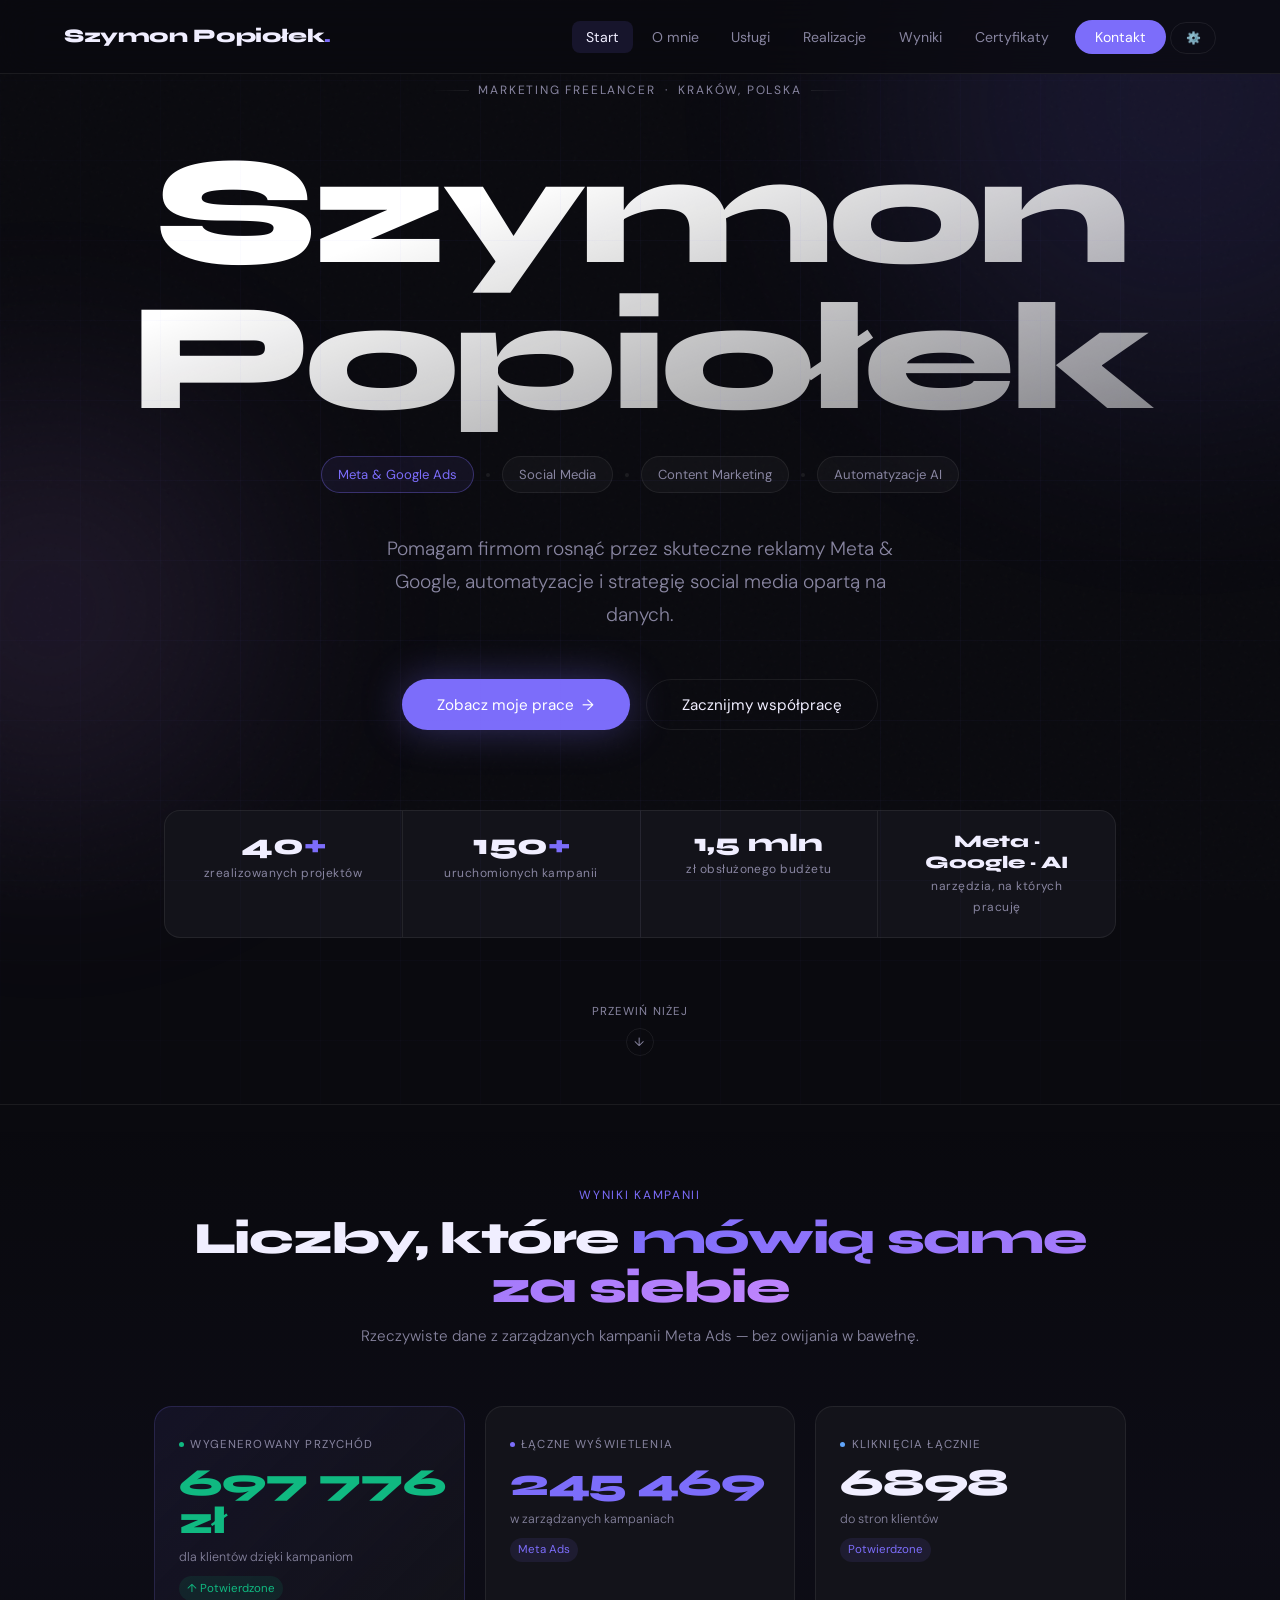
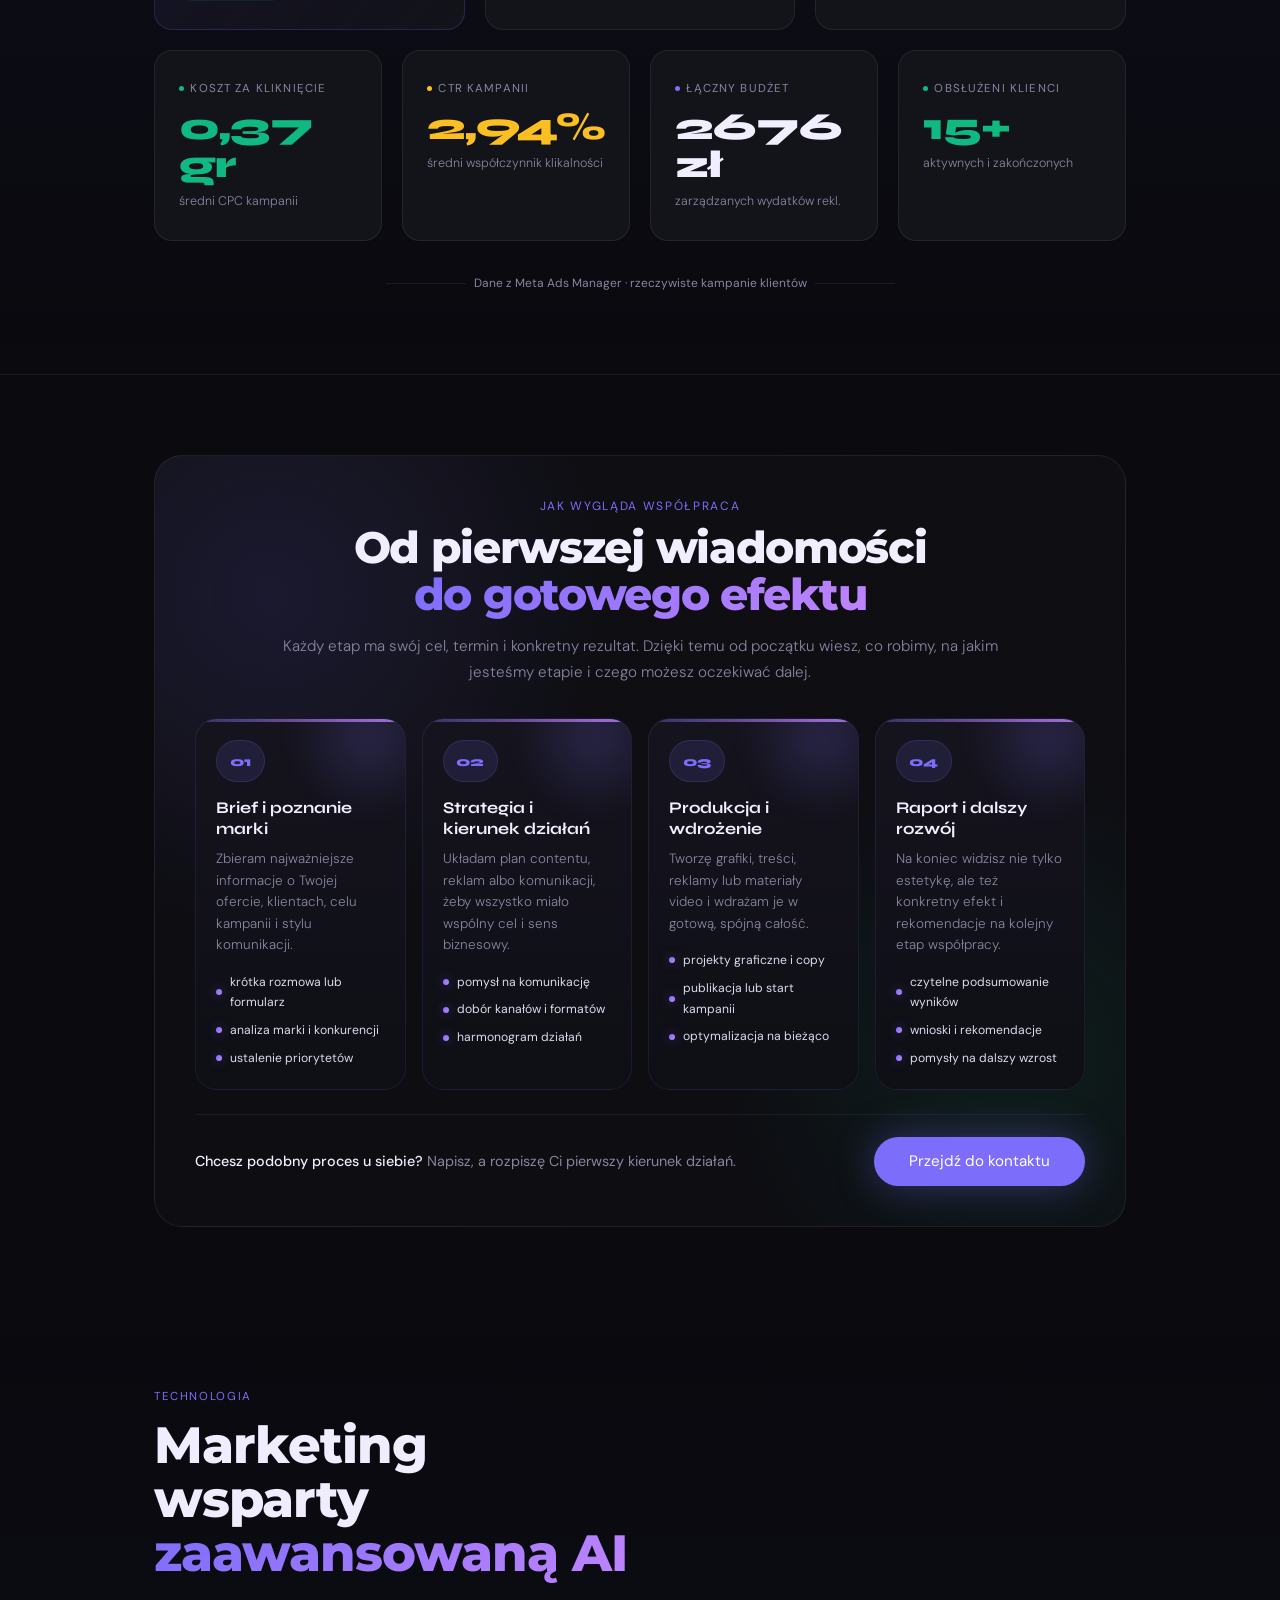
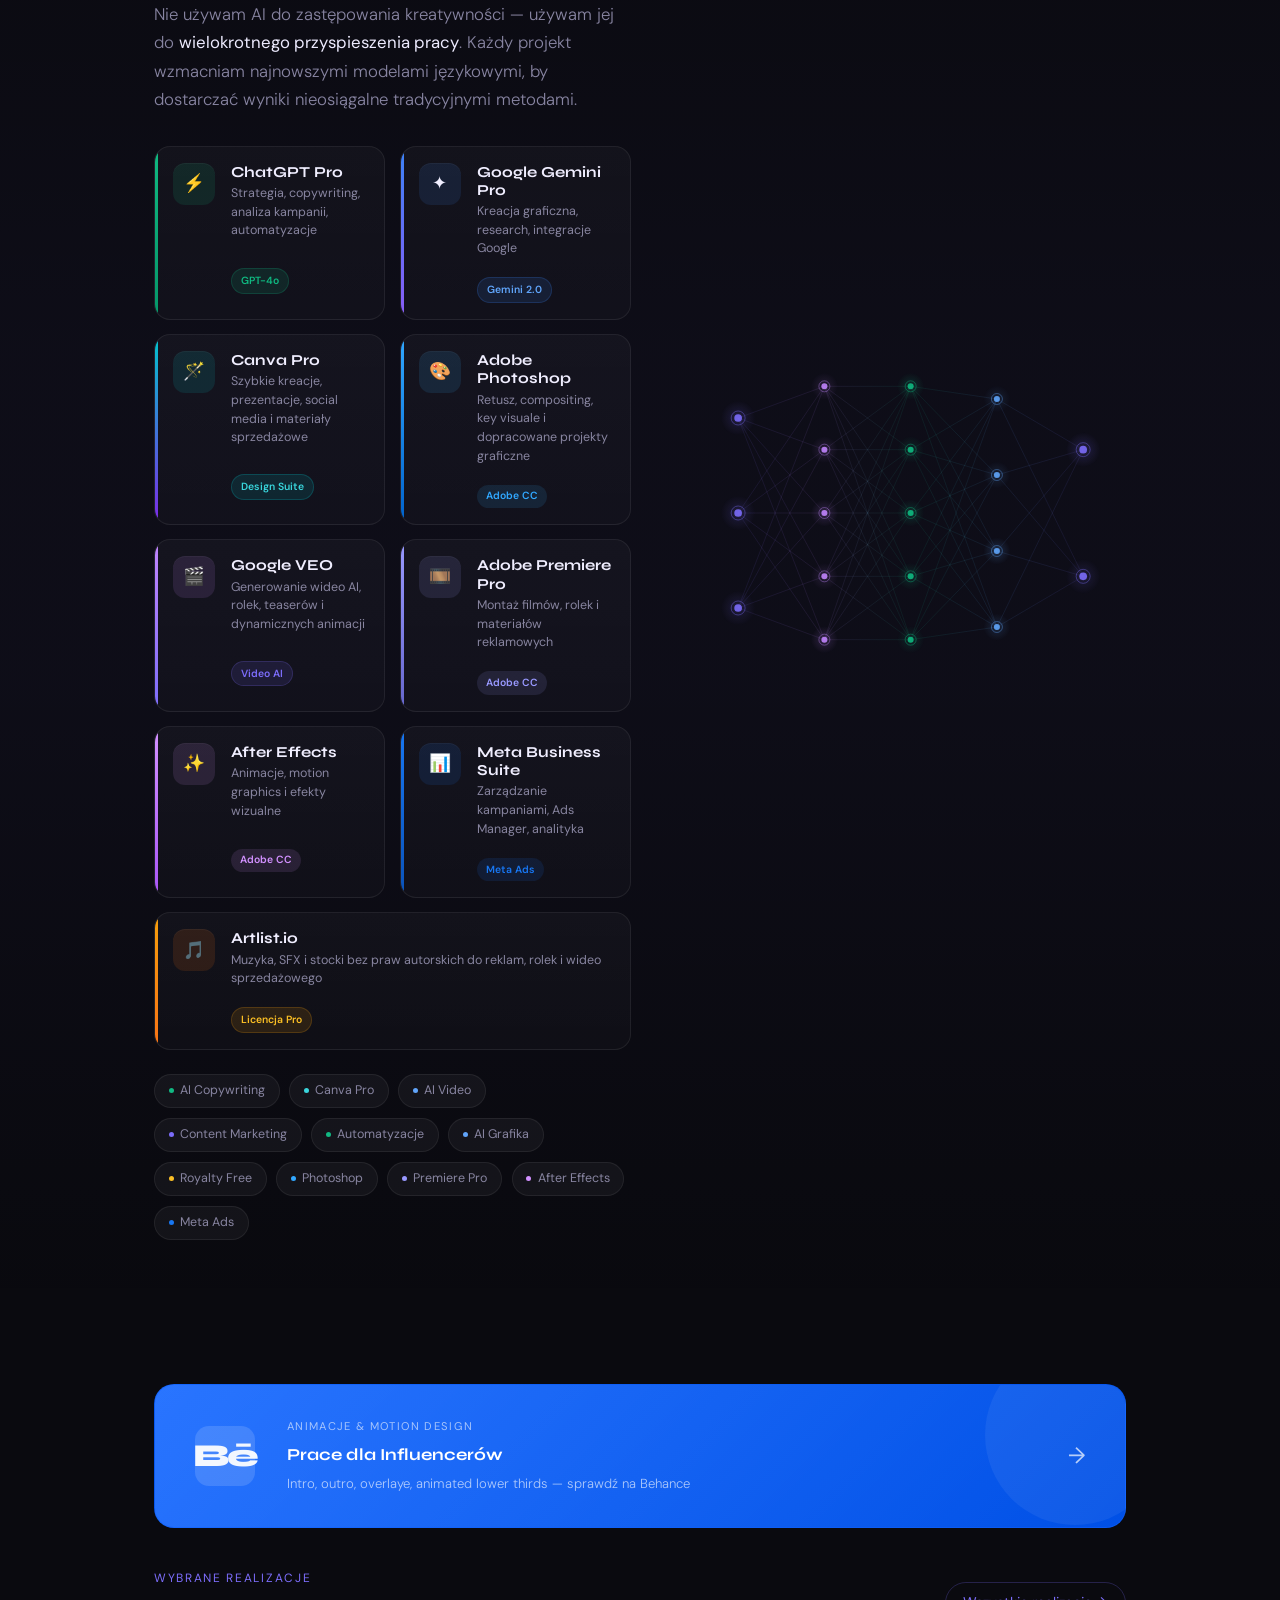
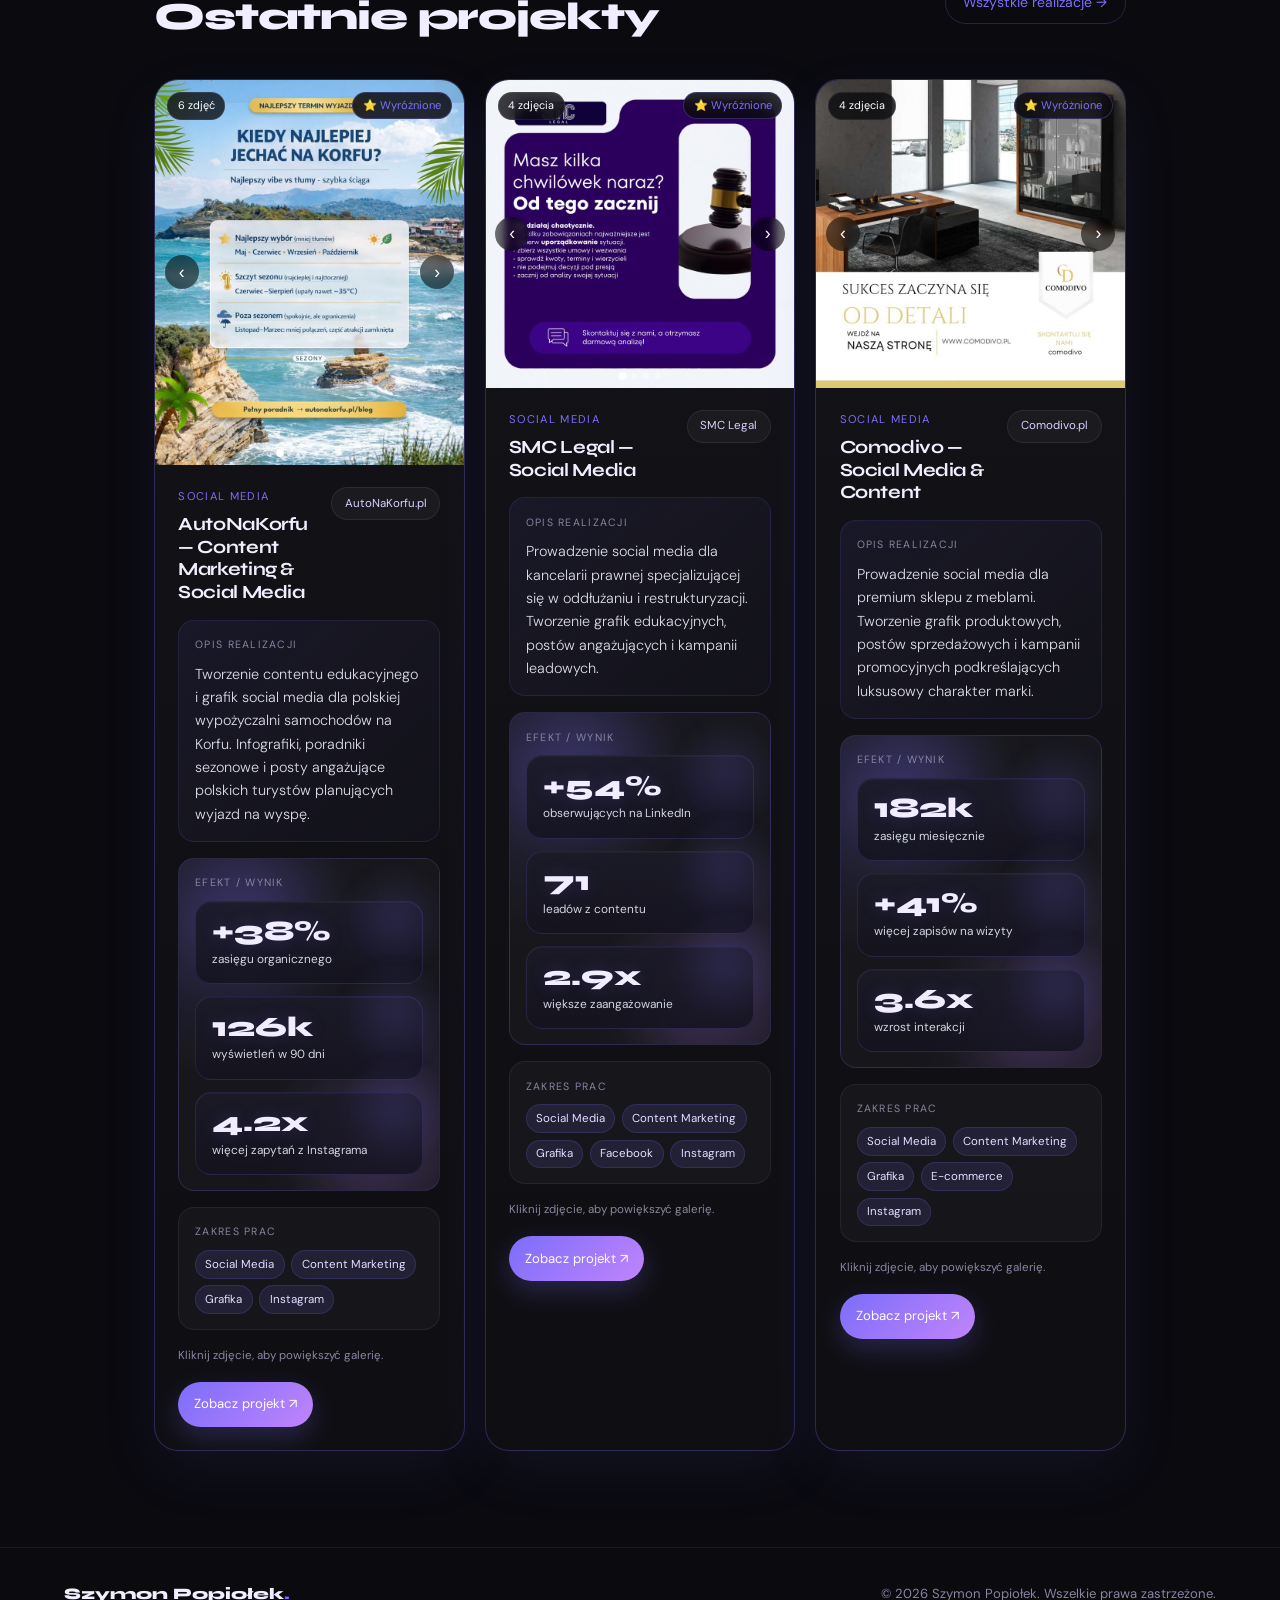
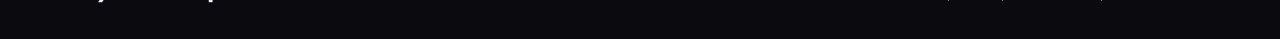
==== index.html @ 7850b5e4 "Remove location from about section" ====
<!DOCTYPE html>
<html lang="pl">
<head>
<meta charset="UTF-8">
<meta name="viewport" content="width=device-width, initial-scale=1.0">
<title id="page-title">Portfolio</title>
<meta name="theme-color" content="#0a0a0f">
<link rel="icon" href="favicon.ico" sizes="any">
<link rel="icon" type="image/svg+xml" href="favicon.svg">
<link rel="icon" type="image/png" sizes="32x32" href="favicon-32.png">
<link rel="apple-touch-icon" sizes="180x180" href="apple-touch-icon.png">
<link rel="preconnect" href="https://fonts.googleapis.com">
<link rel="preconnect" href="https://fonts.gstatic.com" crossorigin>
<link href="https://fonts.googleapis.com/css2?family=Syne:wght@400;700;800&family=DM+Sans:ital,opsz,wght@0,9..40,300;0,9..40,400;1,9..40,300&family=Montserrat:wght@700;800;900&display=swap" rel="stylesheet">
<style>
*, *::before, *::after { box-sizing: border-box; margin: 0; padding: 0; }
:root {
  --bg: #0a0a0f; --bg2: #111118; --bg3: #18181f;
  --accent: #7c6dfa; --accent2: #c084fc;
  --text: #f0eeff; --muted: #8885a0;
  --border: rgba(255,255,255,0.07); --card: #13131a;
}
html { scroll-behavior: smooth; }
body { background: var(--bg); color: var(--text); font-family: 'DM Sans', sans-serif; font-size: 16px; line-height: 1.7; overflow-x: hidden; }
body::before { content: ''; position: fixed; inset: 0; background-image: url("data:image/svg+xml,%3Csvg viewBox='0 0 256 256' xmlns='http://www.w3.org/2000/svg'%3E%3Cfilter id='noise'%3E%3CfeTurbulence type='fractalNoise' baseFrequency='0.9' numOctaves='4' stitchTiles='stitch'/%3E%3C/filter%3E%3Crect width='100%25' height='100%25' filter='url(%23noise)' opacity='0.04'/%3E%3C/svg%3E"); pointer-events: none; z-index: 0; opacity: 0.5; }
.blob { position: fixed; border-radius: 50%; filter: blur(120px); pointer-events: none; z-index: 0; opacity: 0.12; }
.blob-1 { width: 600px; height: 600px; background: var(--accent); top: -200px; right: -200px; }
.blob-2 { width: 400px; height: 400px; background: var(--accent2); bottom: 10%; left: -150px; }

/* NAV */
nav {
  position: fixed; top: 0; left: 0; right: 0; z-index: 100;
  display: flex; justify-content: space-between; align-items: center;
  padding: 1.25rem 5vw;
  backdrop-filter: blur(20px); -webkit-backdrop-filter: blur(20px);
  background: rgba(10,10,15,0.75); border-bottom: 1px solid var(--border);
}
.nav-logo { font-family: 'Syne', sans-serif; font-weight: 800; font-size: 1.2rem; color: var(--text); text-decoration: none; letter-spacing: -0.02em; cursor: pointer; }
.nav-logo span { color: var(--accent); }
.nav-links { display: flex; gap: 0.25rem; list-style: none; align-items: center; }
.nav-links a {
  color: var(--muted); text-decoration: none; font-size: 0.88rem;
  padding: 0.45rem 0.9rem; border-radius: 8px;
  transition: color 0.2s, background 0.2s; cursor: pointer;
}
.nav-links a:hover { color: var(--text); background: rgba(255,255,255,0.04); }
.nav-links a.active { color: var(--text); background: rgba(124,109,250,0.12); }
.nav-links a.nav-cta {
  background: var(--accent); color: #fff !important;
  padding: 0.5rem 1.25rem; border-radius: 100px; margin-left: 0.5rem;
}
.nav-links a.nav-cta:hover { opacity: 0.85; background: var(--accent); }
.nav-links a.nav-cta.active { background: var(--accent); }
.nav-admin { font-size: 0.75rem !important; color: var(--muted) !important; border: 1px solid var(--border); border-radius: 100px !important; }

/* Hamburger */
.hamburger {
  display: none; flex-direction: column; justify-content: center;
  gap: 5px; width: 36px; height: 36px; cursor: pointer;
  background: none; border: none; padding: 4px; z-index: 200;
}
.hamburger span {
  display: block; width: 22px; height: 2px;
  background: var(--text); border-radius: 2px;
  transition: transform 0.3s, opacity 0.3s;
}
.hamburger.open span:nth-child(1) { transform: translateY(7px) rotate(45deg); }
.hamburger.open span:nth-child(2) { opacity: 0; }
.hamburger.open span:nth-child(3) { transform: translateY(-7px) rotate(-45deg); }

/* Mobile menu overlay */
.mobile-menu {
  display: none; position: fixed; inset: 0; z-index: 150;
  background: rgba(10,10,15,0.97);
  backdrop-filter: blur(20px);
  flex-direction: column; align-items: center; justify-content: center;
  gap: 0.5rem;
}
.mobile-menu.open { display: flex; }
.mobile-menu a {
  font-family: 'Syne', sans-serif; font-weight: 700;
  font-size: 1.6rem; color: var(--muted); text-decoration: none;
  padding: 0.75rem 2rem; border-radius: 12px; cursor: pointer;
  transition: color 0.2s, background 0.2s; letter-spacing: -0.02em;
  width: 100%; max-width: 280px; text-align: center;
}
.mobile-menu a:hover, .mobile-menu a.active { color: var(--text); background: rgba(124,109,250,0.1); }
.mobile-menu a.mob-cta {
  background: var(--accent); color: #fff !important;
  margin-top: 0.5rem; border-radius: 100px;
}
.mobile-menu a.mob-cta:hover { opacity: 0.85; background: var(--accent); }

@media(max-width:700px) {
  .nav-links { display: none; }
  .hamburger { display: flex; }
}

/* PAGES */
.page { display: none; min-height: 100vh; }
.page.active { display: block; }

/* CONTAINER */
.container { max-width: 1100px; margin: 0 auto; padding: 0 5vw; }

/* ===================== HOME PAGE ===================== */
#page-home { padding-top: 0; }

/* HERO - full screen portfolio splash */
.hero {
  min-height: 100vh; display: flex; flex-direction: column;
  align-items: center; justify-content: center;
  text-align: center; padding: 5rem 5vw 3rem;
  position: relative; z-index: 1;
}

/* Animated grid lines background */
.hero::after {
  content: '';
  position: absolute; inset: 0;
  background-image:
    linear-gradient(rgba(124,109,250,0.04) 1px, transparent 1px),
    linear-gradient(90deg, rgba(124,109,250,0.04) 1px, transparent 1px);
  background-size: 80px 80px;
  mask-image: radial-gradient(ellipse 80% 80% at 50% 50%, black 30%, transparent 100%);
  pointer-events: none;
}

.hero-eyebrow {
  display: inline-flex; align-items: center; gap: 0.6rem;
  font-size: 0.75rem; letter-spacing: 0.15em; text-transform: uppercase;
  color: var(--muted); margin-bottom: 2.5rem;
  animation: fadeUp 0.8s ease both;
}
.hero-eyebrow::before, .hero-eyebrow::after {
  content: ''; flex: 1; width: 40px; height: 1px;
  background: linear-gradient(90deg, transparent, var(--border));
}
.hero-eyebrow::after { background: linear-gradient(90deg, var(--border), transparent); }

.hero-name {
  font-family: 'Syne', sans-serif; font-weight: 800;
  font-size: clamp(4rem, 12vw, 10rem);
  line-height: 0.95; letter-spacing: -0.04em;
  background: linear-gradient(160deg, #fff 30%, rgba(255,255,255,0.45));
  -webkit-background-clip: text; -webkit-text-fill-color: transparent; background-clip: text;
  animation: fadeUp 0.8s 0.1s ease both;
  margin-bottom: 1.5rem;
}

.hero-roles {
  display: flex; align-items: center; justify-content: center;
  gap: 0.75rem; flex-wrap: wrap;
  margin-bottom: 2.5rem;
  animation: fadeUp 0.8s 0.2s ease both;
}
.role-pill {
  font-size: 0.82rem; padding: 0.4rem 1rem; border-radius: 100px;
  border: 1px solid var(--border); color: var(--muted);
  background: rgba(255,255,255,0.03);
}
.role-pill.accent {
  border-color: rgba(124,109,250,0.35);
  color: var(--accent);
  background: rgba(124,109,250,0.08);
}
.role-dot { width: 4px; height: 4px; background: var(--border); border-radius: 50%; }

.hero-desc {
  font-size: clamp(1rem, 2vw, 1.2rem); color: var(--muted); font-weight: 300;
  max-width: 560px; line-height: 1.7; margin: 0 auto 3rem;
  animation: fadeUp 0.8s 0.3s ease both;
}
.hero-desc strong { color: rgba(255,255,255,0.7); font-weight: 400; }

.hero-cta-group {
  display: flex; gap: 1rem; justify-content: center; flex-wrap: wrap;
  animation: fadeUp 0.8s 0.4s ease both;
  margin-bottom: 5rem;
}

.btn-primary { display: inline-flex; align-items: center; gap: 0.5rem; background: var(--accent); color: #fff; padding: 0.9rem 2.2rem; border-radius: 100px; text-decoration: none; font-size: 0.95rem; transition: transform 0.2s, box-shadow 0.2s; box-shadow: 0 0 40px rgba(124,109,250,0.35); cursor: pointer; border: none; font-family: 'DM Sans', sans-serif; }
.btn-primary:hover { transform: translateY(-2px); box-shadow: 0 10px 50px rgba(124,109,250,0.5); }
.btn-ghost { display: inline-flex; align-items: center; gap: 0.5rem; color: var(--text); padding: 0.9rem 2.2rem; border-radius: 100px; text-decoration: none; font-size: 0.95rem; border: 1px solid var(--border); transition: border-color 0.2s, background 0.2s; cursor: pointer; background: transparent; font-family: 'DM Sans', sans-serif; }
.btn-ghost:hover { border-color: rgba(255,255,255,0.2); background: rgba(255,255,255,0.04); }

/* Stats row */
.hero-stats-row {
  display: flex; gap: 0; border: 1px solid var(--border);
  border-radius: 16px; overflow: hidden; background: var(--card);
  animation: fadeUp 0.8s 0.5s ease both;
  margin-bottom: 4rem;
}
.hero-stat-item {
  flex: 1; padding: 1.25rem 2rem; text-align: center;
  border-right: 1px solid var(--border);
  position: relative;
}
.hero-stat-item:last-child { border-right: none; }
.hero-stat-item::before {
  content: ''; position: absolute; inset: 0;
  background: linear-gradient(135deg, rgba(124,109,250,0.05), transparent);
  opacity: 0; transition: opacity 0.3s;
}
.hero-stat-item:hover::before { opacity: 1; }
.stat-num { font-family: 'Syne', sans-serif; font-size: 1.8rem; font-weight: 800; line-height: 1; color: var(--text); }
.stat-num span { color: var(--accent); }
.stat-label { font-size: 0.75rem; color: var(--muted); margin-top: 0.2rem; letter-spacing: 0.04em; }

/* Scroll hint */
.scroll-hint {
  display: flex; flex-direction: column; align-items: center; gap: 0.4rem;
  color: var(--muted); font-size: 0.72rem; letter-spacing: 0.1em; text-transform: uppercase;
  animation: fadeUp 0.8s 0.7s ease both;
  cursor: pointer; transition: color 0.2s;
}
.scroll-hint:hover { color: var(--text); }
.scroll-arrow {
  width: 28px; height: 28px; border: 1px solid var(--border); border-radius: 50%;
  display: flex; align-items: center; justify-content: center; font-size: 0.75rem;
  animation: bounce 2s infinite;
}
@keyframes bounce { 0%,100%{transform:translateY(0)} 50%{transform:translateY(5px)} }
@keyframes fadeUp { from{opacity:0;transform:translateY(24px)} to{opacity:1;transform:translateY(0)} }
@keyframes pulse { 0%,100%{opacity:1}50%{opacity:0.3} }
@keyframes statsGlowDrift {
  0% { transform: translate3d(-8%, -4%, 0) scale(0.96); opacity: 0.28; }
  50% { transform: translate3d(8%, 6%, 0) scale(1.04); opacity: 0.44; }
  100% { transform: translate3d(-6%, 3%, 0) scale(0.98); opacity: 0.3; }
}
@keyframes statsGlowDriftAlt {
  0% { transform: translate3d(10%, 0, 0) scale(1); opacity: 0.22; }
  50% { transform: translate3d(-8%, -8%, 0) scale(1.08); opacity: 0.4; }
  100% { transform: translate3d(6%, 7%, 0) scale(0.94); opacity: 0.24; }
}
@keyframes statFloat {
  0%,100% { transform: translateY(0); }
  50% { transform: translateY(-3px); }
}
@keyframes statShimmer {
  0% { transform: translateX(-130%) skewX(-18deg); opacity: 0; }
  18% { opacity: 0; }
  38% { opacity: 0.38; }
  58% { opacity: 0; }
  100% { transform: translateX(160%) skewX(-18deg); opacity: 0; }
}

/* HOME preview strip */
.home-preview { padding: 4rem 0 6rem; position: relative; z-index: 1; }
.home-preview-header { display: flex; justify-content: space-between; align-items: center; margin-bottom: 2.5rem; }
.section-label { font-size: 0.75rem; letter-spacing: 0.14em; text-transform: uppercase; color: var(--accent); margin-bottom: 0.5rem; }
.section-title { font-family: 'Syne', sans-serif; font-weight: 800; font-size: clamp(1.8rem, 3vw, 2.5rem); letter-spacing: -0.03em; line-height: 1.1; }
.see-all-btn { display: inline-flex; align-items: center; gap: 0.4rem; color: var(--accent); font-size: 0.88rem; cursor: pointer; text-decoration: none; padding: 0.5rem 1.1rem; border: 1px solid rgba(124,109,250,0.25); border-radius: 100px; transition: background 0.2s; white-space: nowrap; }
.see-all-btn:hover { background: rgba(124,109,250,0.08); }
.preview-grid { display: grid; grid-template-columns: repeat(3, 1fr); gap: 1.25rem; }

/* ===================== REALIZACJE PAGE ===================== */
#page-realizacje { padding-top: 7rem; position: relative; z-index: 1; }
.page-header { margin-bottom: 3rem; }
.page-header h1 { font-family: 'Syne', sans-serif; font-weight: 800; font-size: clamp(2.5rem, 5vw, 4rem); letter-spacing: -0.03em; line-height: 1.05; margin-bottom: 0.75rem; }
.page-header h1 span { background: linear-gradient(135deg, var(--accent), var(--accent2)); -webkit-background-clip: text; -webkit-text-fill-color: transparent; background-clip: text; }
.page-header p { color: var(--muted); font-size: 1.05rem; font-weight: 300; max-width: 520px; }

/* Filter bar */
.filter-bar { display: flex; gap: 0.5rem; flex-wrap: wrap; margin-bottom: 2.5rem; }
.filter-chip { display: inline-flex; align-items: center; padding: 0.4rem 1rem; border-radius: 100px; font-size: 0.82rem; background: var(--card); border: 1px solid var(--border); color: var(--muted); cursor: pointer; transition: all 0.15s; }
.filter-chip:hover { color: var(--text); border-color: rgba(255,255,255,0.15); }
.filter-chip.active { background: rgba(124,109,250,0.12); border-color: rgba(124,109,250,0.3); color: var(--accent); }

/* Projects grid */
.projects-grid { display: grid; grid-template-columns: repeat(auto-fill, minmax(340px, 1fr)); gap: 1.5rem; padding-bottom: 5rem; }

/* Project card */
.project-card {
  background: linear-gradient(180deg, rgba(19,19,24,0.98), rgba(15,15,19,0.98));
  border: 1px solid var(--border);
  border-radius: 24px;
  overflow: hidden;
  transition: border-color 0.25s, transform 0.25s, box-shadow 0.25s;
  box-shadow: 0 18px 50px rgba(0,0,0,0.18);
}
.project-card:hover {
  border-color: rgba(124,109,250,0.35);
  transform: translateY(-4px);
  box-shadow: 0 26px 70px rgba(0,0,0,0.26);
}
.project-card.featured {
  border-color: rgba(124,109,250,0.28);
  box-shadow: 0 20px 60px rgba(124,109,250,0.08);
}

.img-carousel { position: relative; background: var(--bg3); }
.img-carousel img { width: 100%; height: auto; max-height: 550px; object-fit: contain; display: block; }
.img-placeholder { width: 100%; height: 200px; display: flex; align-items: center; justify-content: center; font-size: 2.5rem; color: var(--muted); background: var(--bg3); }
.featured-badge { position: absolute; top: 0.75rem; right: 0.75rem; background: rgba(10,10,15,0.85); backdrop-filter: blur(8px); border: 1px solid rgba(124,109,250,0.3); color: var(--accent); font-size: 0.7rem; padding: 0.2rem 0.6rem; border-radius: 100px; }
.project-image-count {
  position: absolute;
  top: 0.75rem;
  left: 0.75rem;
  background: rgba(8,8,12,0.78);
  backdrop-filter: blur(8px);
  border: 1px solid rgba(255,255,255,0.08);
  color: #fff;
  font-size: 0.68rem;
  padding: 0.24rem 0.6rem;
  border-radius: 100px;
}
.carousel-nav { position: absolute; top: 50%; transform: translateY(-50%); background: rgba(0,0,0,0.55); backdrop-filter: blur(4px); border: none; color: #fff; width: 34px; height: 34px; border-radius: 50%; cursor: pointer; font-size: 1.1rem; z-index: 2; display: flex; align-items: center; justify-content: center; transition: background 0.2s; }
.carousel-nav:hover { background: rgba(0,0,0,0.8); }
.carousel-nav.prev { left: 0.6rem; }
.carousel-nav.next { right: 0.6rem; }
.carousel-dots { position: absolute; bottom: 0.6rem; left: 50%; transform: translateX(-50%); display: flex; gap: 0.35rem; }
.dot { width: 6px; height: 6px; border-radius: 50%; background: rgba(255,255,255,0.35); cursor: pointer; transition: background 0.2s, transform 0.2s; }
.dot.active { background: #fff; transform: scale(1.3); }

.project-body { padding: 1.35rem 1.45rem 1.45rem; display: grid; gap: 1rem; }
.project-head { display: flex; align-items: flex-start; justify-content: space-between; gap: 1rem; }
.project-cat { font-size: 0.7rem; color: var(--accent); letter-spacing: 0.12em; text-transform: uppercase; margin-bottom: 0.45rem; }
.project-title { font-family: 'Syne', sans-serif; font-weight: 700; font-size: 1.16rem; margin-bottom: 0; line-height: 1.22; letter-spacing: -0.02em; }
.project-client {
  display: inline-flex;
  align-items: center;
  justify-content: center;
  min-height: 30px;
  padding: 0.35rem 0.8rem;
  border-radius: 999px;
  background: rgba(255,255,255,0.04);
  border: 1px solid rgba(255,255,255,0.08);
  font-size: 0.72rem;
  color: #d7d2ff;
  text-align: center;
  white-space: nowrap;
}
.project-section {
  padding: 0.95rem 1rem;
  border-radius: 16px;
  background: rgba(255,255,255,0.03);
  border: 1px solid rgba(255,255,255,0.06);
  position: relative;
  overflow: hidden;
}
.project-section-soft {
  background: linear-gradient(135deg, rgba(124,109,250,0.08), rgba(124,109,250,0.02));
  border-color: rgba(124,109,250,0.14);
}
.project-stats-section {
  background:
    radial-gradient(circle at 12% 20%, rgba(124,109,250,0.16), transparent 42%),
    radial-gradient(circle at 85% 78%, rgba(176,132,255,0.14), transparent 38%),
    rgba(255,255,255,0.03);
  border-color: rgba(124,109,250,0.18);
  isolation: isolate;
}
.project-stats-section::before,
.project-stats-section::after {
  content: '';
  position: absolute;
  inset: auto;
  pointer-events: none;
  filter: blur(30px);
  z-index: 0;
}
.project-stats-section::before {
  width: 180px;
  height: 180px;
  left: -20px;
  top: -40px;
  background: radial-gradient(circle, rgba(124,109,250,0.34), transparent 68%);
  animation: statsGlowDrift 8s ease-in-out infinite;
}
.project-stats-section::after {
  width: 160px;
  height: 160px;
  right: -10px;
  bottom: -50px;
  background: radial-gradient(circle, rgba(187,123,255,0.24), transparent 68%);
  animation: statsGlowDriftAlt 9.5s ease-in-out infinite;
}
.project-section-label {
  font-size: 0.66rem;
  letter-spacing: 0.12em;
  text-transform: uppercase;
  color: var(--muted);
  margin-bottom: 0.55rem;
  position: relative;
  z-index: 1;
}
.project-desc { font-size: 0.9rem; color: #d9dce8; font-weight: 300; margin: 0; line-height: 1.62; }
.project-stats {
  display: grid;
  grid-template-columns: repeat(auto-fit, minmax(150px, 1fr));
  gap: 0.75rem;
  position: relative;
  z-index: 1;
}
.pstat {
  padding: 0.95rem 1rem;
  background: linear-gradient(180deg, rgba(27,26,39,0.9), rgba(20,19,31,0.86));
  border: 1px solid rgba(124,109,250,0.16);
  border-radius: 16px;
  position: relative;
  overflow: visible;
  min-width: 0;
  box-shadow: inset 0 1px 0 rgba(255,255,255,0.03);
  backdrop-filter: blur(10px);
  transition: transform 0.25s ease, border-color 0.25s ease, box-shadow 0.25s ease;
}
.pstat::before {
  content: '';
  position: absolute;
  inset: auto;
  width: 110px;
  height: 110px;
  right: -28px;
  top: -38px;
  border-radius: 50%;
  background: radial-gradient(circle, rgba(124,109,250,0.22), transparent 70%);
  filter: blur(10px);
  opacity: 0.8;
}
.pstat::after {
  content: '';
  position: absolute;
  top: 0;
  bottom: 0;
  left: 0;
  width: 55%;
  background: linear-gradient(90deg, transparent, rgba(255,255,255,0.1), transparent);
  transform: translateX(-130%) skewX(-18deg);
  animation: statShimmer 5.8s ease-in-out infinite;
}
.pstat:nth-child(2)::after { animation-delay: 0.9s; }
.pstat:nth-child(3)::after { animation-delay: 1.8s; }
.pstat:hover {
  transform: translateY(-3px) scale(1.01);
  border-color: rgba(124,109,250,0.28);
  box-shadow: 0 18px 38px rgba(124,109,250,0.12);
}
.pstat .n {
  font-family: 'Syne', sans-serif;
  font-weight: 800;
  font-size: clamp(1.45rem, 2.2vw, 1.8rem);
  color: #f1edff;
  line-height: 1;
  margin-bottom: 0.35rem;
  text-shadow: 0 0 18px rgba(124,109,250,0.22);
  animation: statFloat 4.2s ease-in-out infinite;
  position: relative;
  z-index: 1;
  white-space: nowrap;
}
.pstat:nth-child(2) .n { animation-delay: 0.4s; }
.pstat:nth-child(3) .n { animation-delay: 0.8s; }
.pstat .l {
  font-size: 0.74rem;
  color: #d1d4e2;
  line-height: 1.45;
  position: relative;
  z-index: 1;
}
.project-tags { display: flex; flex-wrap: wrap; gap: 0.42rem; margin: 0; }
.tag {
  font-size: 0.72rem;
  color: #e5ddff;
  background: rgba(124,109,250,0.12);
  border: 1px solid rgba(124,109,250,0.18);
  padding: 0.22rem 0.58rem;
  border-radius: 100px;
}
.project-actions { display: flex; align-items: center; justify-content: space-between; gap: 1rem; flex-wrap: wrap; }
.project-note { font-size: 0.72rem; color: var(--muted); }
.project-link {
  display: inline-flex;
  align-items: center;
  gap: 0.45rem;
  font-size: 0.82rem;
  color: #fff;
  text-decoration: none;
  padding: 0.72rem 1rem;
  border-radius: 999px;
  background: linear-gradient(135deg, var(--accent), var(--accent2));
  box-shadow: 0 10px 26px rgba(124,109,250,0.24);
}
.project-link:hover { text-decoration: none; filter: brightness(1.04); }
.yt-wrap { margin-top: 0.75rem; border-radius: 10px; overflow: hidden; background: #000; }
.yt-wrap iframe { width: 100%; height: 100%; border: none; }
.yt-wrap video { width: 100%; display: block; max-height: 600px; }

/* ===================== ABOUT PAGE ===================== */
#page-omnie { padding-top: 7rem; position: relative; z-index: 1; padding-bottom: 5rem; }
.about-grid { display: grid; grid-template-columns: 1fr 1fr; gap: 5rem; align-items: start; }
.about-card { background: var(--card); border: 1px solid var(--border); border-radius: 24px; padding: 2.5rem; position: relative; overflow: hidden; }
.about-card::before { content: ''; position: absolute; top: -60px; right: -60px; width: 200px; height: 200px; background: var(--accent); border-radius: 50%; opacity: 0.06; filter: blur(40px); }
.avatar-ring { width: 80px; height: 80px; border-radius: 50%; background: linear-gradient(135deg, var(--accent), var(--accent2)); display: flex; align-items: center; justify-content: center; font-family: 'Syne', sans-serif; font-size: 1.8rem; font-weight: 800; color: #fff; margin-bottom: 1.5rem; }
.skills-head {
  margin-top: 1.35rem;
  margin-bottom: 0.75rem;
  font-size: 0.7rem;
  letter-spacing: 0.12em;
  text-transform: uppercase;
  color: var(--muted);
}
.skills-grid {
  display: grid;
  grid-template-columns: repeat(2, minmax(0, 1fr));
  gap: 0.75rem;
}
.skill-chip {
  position: relative;
  display: flex;
  align-items: center;
  gap: 0.65rem;
  min-height: 52px;
  padding: 0.75rem 0.9rem;
  background: linear-gradient(180deg, rgba(22,22,30,0.92), rgba(17,17,24,0.92));
  border: 1px solid rgba(124,109,250,0.14);
  border-radius: 14px;
  font-size: 0.84rem;
  color: #ece8ff;
  box-shadow: inset 0 1px 0 rgba(255,255,255,0.03);
  transition: transform 0.2s ease, border-color 0.2s ease, box-shadow 0.2s ease;
  overflow: hidden;
}
.skill-chip::before {
  content: '';
  width: 7px;
  height: 7px;
  background: linear-gradient(135deg, var(--accent), var(--accent2));
  border-radius: 50%;
  flex-shrink: 0;
  box-shadow: 0 0 12px rgba(124,109,250,0.35);
}
.skill-chip::after {
  content: '';
  position: absolute;
  width: 70px;
  height: 70px;
  right: -20px;
  top: -26px;
  background: radial-gradient(circle, rgba(124,109,250,0.16), transparent 70%);
  opacity: 0.9;
  pointer-events: none;
}
.skill-chip:hover {
  transform: translateY(-2px);
  border-color: rgba(124,109,250,0.28);
  box-shadow: 0 14px 30px rgba(124,109,250,0.1);
}
.skill-chip-accent {
  background: linear-gradient(135deg, rgba(124,109,250,0.16), rgba(176,132,255,0.08));
  border-color: rgba(124,109,250,0.26);
}
.about-text p { color: var(--muted); font-weight: 300; margin-bottom: 1.25rem; font-size: 1.05rem; }
.about-text p strong { color: var(--text); font-weight: 400; }
.about-stats { display: grid; grid-template-columns: repeat(3,1fr); gap: 1rem; margin-top: 2rem; }
.about-stat { background: var(--card); border: 1px solid var(--border); border-radius: 14px; padding: 1.25rem; text-align: center; }
.about-stat .n { font-family: 'Syne', sans-serif; font-size: 2rem; font-weight: 800; color: var(--accent); line-height: 1; }
.about-stat .l { font-size: 0.75rem; color: var(--muted); margin-top: 0.25rem; }

/* ===================== USLUGI PAGE ===================== */
#page-uslugi { padding-top: 7rem; position: relative; z-index: 1; padding-bottom: 5rem; }
.services-grid { display: grid; grid-template-columns: repeat(auto-fill, minmax(300px,1fr)); gap: 1.5rem; margin-top: 3rem; }
.service-card { background: var(--card); border: 1px solid var(--border); border-radius: 20px; padding: 2rem; transition: border-color 0.3s, transform 0.3s; position: relative; overflow: hidden; }
.service-card::after { content: ''; position: absolute; inset: 0; background: linear-gradient(135deg, rgba(124,109,250,0.04), transparent); opacity: 0; transition: opacity 0.3s; }
.service-card:hover { border-color: rgba(124,109,250,0.3); transform: translateY(-4px); }
.service-card:hover::after { opacity: 1; }
.service-icon { width: 48px; height: 48px; background: rgba(124,109,250,0.12); border-radius: 12px; display: flex; align-items: center; justify-content: center; margin-bottom: 1.5rem; font-size: 1.4rem; }
.service-card h3 { font-family: 'Syne', sans-serif; font-size: 1.1rem; font-weight: 700; margin-bottom: 0.75rem; }
.service-card p { color: var(--muted); font-size: 0.9rem; font-weight: 300; line-height: 1.6; margin-bottom: 1.5rem; }
.service-tags { display: flex; flex-wrap: wrap; gap: 0.4rem; }

/* ===================== KONTAKT PAGE ===================== */
#page-kontakt { padding-top: 7rem; position: relative; z-index: 1; padding-bottom: 5rem; }
.contact-inner { background: var(--card); border: 1px solid var(--border); border-radius: 28px; padding: 4rem; display: grid; grid-template-columns: 1fr 1fr; gap: 4rem; position: relative; overflow: hidden; }
.contact-inner::before { content: ''; position: absolute; top: -100px; right: -100px; width: 400px; height: 400px; background: var(--accent); border-radius: 50%; opacity: 0.05; filter: blur(80px); }
.contact-left h2 { font-family: 'Syne', sans-serif; font-size: 2.5rem; font-weight: 800; letter-spacing: -0.03em; line-height: 1.1; margin-bottom: 1rem; }
.contact-left h2 span { background: linear-gradient(135deg, var(--accent), var(--accent2)); -webkit-background-clip: text; -webkit-text-fill-color: transparent; background-clip: text; }
.contact-left p { color: var(--muted); font-weight: 300; margin-bottom: 2rem; }
.contact-link { display: flex; align-items: center; gap: 1rem; padding: 1rem 1.25rem; background: rgba(124,109,250,0.06); border: 1px solid rgba(124,109,250,0.12); border-radius: 12px; text-decoration: none; color: var(--text); font-size: 0.9rem; margin-bottom: 0.75rem; transition: all 0.2s; }
.contact-link:hover { background: rgba(124,109,250,0.12); border-color: rgba(124,109,250,0.25); }
.contact-link .icon { width: 36px; height: 36px; background: rgba(124,109,250,0.15); border-radius: 8px; display: flex; align-items: center; justify-content: center; font-size: 1rem; flex-shrink: 0; }
.contact-form { display: flex; flex-direction: column; gap: 1rem; }
.form-group { display: flex; flex-direction: column; gap: 0.4rem; }
.form-group label { font-size: 0.8rem; color: var(--muted); }
.form-group input, .form-group textarea { background: rgba(255,255,255,0.04); border: 1px solid var(--border); border-radius: 10px; padding: 0.85rem 1rem; color: var(--text); font-family: 'DM Sans', sans-serif; font-size: 0.95rem; transition: border-color 0.2s; resize: none; }
.form-group input:focus, .form-group textarea:focus { outline: none; border-color: rgba(124,109,250,0.5); }
.form-group textarea { height: 120px; }
.form-submit { background: linear-gradient(135deg, var(--accent), var(--accent2)); color: #fff; border: none; padding: 1rem 2rem; border-radius: 100px; font-family: 'DM Sans', sans-serif; font-size: 0.95rem; cursor: pointer; transition: opacity 0.2s, transform 0.2s; align-self: flex-start; }
.form-submit:hover { opacity: 0.9; transform: translateY(-1px); }

/* FOOTER */
footer { border-top: 1px solid var(--border); padding: 2rem 5vw; display: flex; justify-content: space-between; align-items: center; position: relative; z-index: 1; }
footer .logo { font-family: 'Syne', sans-serif; font-weight: 800; font-size: 1rem; cursor: pointer; }
footer .logo span { color: var(--accent); }
footer p { font-size: 0.82rem; color: var(--muted); }

/* LIGHTBOX */
.lightbox { position: fixed; inset: 0; background: rgba(0,0,0,0.92); z-index: 9999; display: none; align-items: center; justify-content: center; cursor: zoom-out; }
.lightbox.open { display: flex; }
.lightbox img { max-width: 92vw; max-height: 92vh; object-fit: contain; border-radius: 12px; }

/* FADE IN */
.fade-in { opacity: 0; transform: translateY(20px); transition: opacity 0.6s ease, transform 0.6s ease; }
.fade-in.visible { opacity: 1; transform: translateY(0); }

/* EMPTY */
.empty-state { text-align: center; padding: 5rem 2rem; color: var(--muted); grid-column: 1/-1; }
.empty-state .icon { font-size: 3rem; margin-bottom: 1rem; opacity: 0.3; }

/* ===================== AI SECTION ===================== */
.ai-section { padding: 5rem 0; position: relative; z-index: 1; overflow: hidden; }
.ai-section::before {
  content: ''; position: absolute; inset: 0;
  background: linear-gradient(180deg, transparent, rgba(124,109,250,0.04) 40%, rgba(124,109,250,0.04) 60%, transparent);
  pointer-events: none;
}
.ai-inner { display: grid; grid-template-columns: minmax(0, 1.05fr) minmax(320px, 0.95fr); gap: 4rem; align-items: center; }
.ai-label { font-size: 0.72rem; letter-spacing: 0.14em; text-transform: uppercase; color: var(--accent); margin-bottom: 0.75rem; }
.ai-title { font-family: 'Montserrat', sans-serif; font-weight: 800; font-size: clamp(2.2rem, 4.5vw, 3.2rem); letter-spacing: -0.02em; line-height: 1.05; margin-bottom: 1.25rem; }
.ai-title span { background: linear-gradient(135deg, var(--accent), var(--accent2)); -webkit-background-clip: text; -webkit-text-fill-color: transparent; background-clip: text; }
.ai-desc { color: var(--muted); font-weight: 300; font-size: 1.05rem; line-height: 1.7; margin-bottom: 2rem; }
.ai-desc strong { color: var(--text); font-weight: 400; }
.model-cards { display: grid; grid-template-columns: repeat(2, minmax(0, 1fr)); gap: 0.9rem; }
.model-card { display: grid; grid-template-columns: auto minmax(0, 1fr); align-items: start; gap: 1rem; background: linear-gradient(180deg, rgba(255,255,255,0.03), rgba(255,255,255,0.02)); border: 1px solid var(--border); border-radius: 16px; padding: 1rem 1.15rem; transition: border-color 0.3s, transform 0.25s, box-shadow 0.25s; position: relative; overflow: hidden; min-height: 104px; }
.model-card::before { content: ''; position: absolute; left: 0; top: 0; bottom: 0; width: 3px; border-radius: 3px 0 0 3px; }
.model-card.claude::before { background: linear-gradient(180deg, #c084fc, #7c6dfa); }
.model-card.gpt::before { background: linear-gradient(180deg, #10b981, #059669); }
.model-card.gemini::before { background: linear-gradient(180deg, #3b82f6, #8b5cf6); }
.model-card.perplexity::before { background: linear-gradient(180deg, #f59e0b, #ef4444); }
.model-card.canva::before { background: linear-gradient(180deg, #00c4cc, #7d2ae8); }
.model-card.veo::before { background: linear-gradient(180deg, #c084fc, #7c6dfa); }
.model-card.artlist::before { background: linear-gradient(180deg, #f59e0b, #f97316); }
.model-card.photoshop::before { background: linear-gradient(180deg, #31A8FF, #0062cc); }
.model-card.premiere::before { background: linear-gradient(180deg, #9999FF, #6666cc); }
.model-card.aftereffects::before { background: linear-gradient(180deg, #D291FF, #a855f7); }
.model-card.meta::before { background: linear-gradient(180deg, #1877F2, #0a52b8); }
.model-card.featured { grid-column: 1 / -1; }
.model-card:hover { border-color: rgba(124,109,250,0.34); transform: translateY(-4px); box-shadow: 0 18px 40px rgba(10, 10, 24, 0.28); }
.model-icon { width: 42px; height: 42px; border-radius: 12px; flex-shrink: 0; display: flex; align-items: center; justify-content: center; font-size: 1.1rem; box-shadow: inset 0 1px 0 rgba(255,255,255,0.04); }
.model-card.claude .model-icon { background: rgba(192,132,252,0.12); }
.model-card.gpt .model-icon { background: rgba(16,185,129,0.12); }
.model-card.gemini .model-icon { background: rgba(59,130,246,0.12); }
.model-card.perplexity .model-icon { background: rgba(245,158,11,0.12); }
.model-card.canva .model-icon { background: rgba(0,196,204,0.12); }
.model-card.veo .model-icon { background: rgba(192,132,252,0.12); }
.model-card.artlist .model-icon { background: rgba(249,115,22,0.12); }
.model-card.photoshop .model-icon { background: rgba(49,168,255,0.12); }
.model-card.premiere .model-icon { background: rgba(153,153,255,0.12); }
.model-card.aftereffects .model-icon { background: rgba(210,145,255,0.12); }
.model-card.meta .model-icon { background: rgba(24,119,242,0.12); }
.badge-amber { background: rgba(245,158,11,0.12); color: #fbbf24; border: 1px solid rgba(245,158,11,0.2); }
.badge-teal { background: rgba(0,196,204,0.12); color: #39d6dc; border: 1px solid rgba(0,196,204,0.22); }
.ai-chip .dot.amber { background: #fbbf24; }
.ai-chip .dot.teal { background: #39d6dc; }
.model-info { min-width: 0; }
.model-name { font-family: 'Syne', sans-serif; font-weight: 700; font-size: 0.95rem; margin-bottom: 0.18rem; line-height: 1.2; }
.model-use { font-size: 0.78rem; color: var(--muted); line-height: 1.5; }
.model-badge { font-size: 0.65rem; padding: 0.18rem 0.55rem; border-radius: 100px; font-weight: 600; white-space: nowrap; grid-column: 2; justify-self: start; margin-top: 0.2rem; }
.badge-purple { background: rgba(124,109,250,0.12); color: var(--accent); border: 1px solid rgba(124,109,250,0.2); }
.badge-green { background: rgba(16,185,129,0.12); color: #10b981; border: 1px solid rgba(16,185,129,0.2); }
.badge-blue { background: rgba(59,130,246,0.12); color: #60a5fa; border: 1px solid rgba(59,130,246,0.2); }
.badge-amber { background: rgba(245,158,11,0.12); color: #fbbf24; border: 1px solid rgba(245,158,11,0.2); }
.ai-visual { position: relative; display: flex; align-items: center; justify-content: center; }
.neural-canvas { width: 100%; max-width: 480px; height: 380px; }
.ai-chips { display: flex; flex-wrap: wrap; gap: 0.6rem; margin-top: 1.5rem; }
.ai-chip { display: inline-flex; align-items: center; gap: 0.4rem; font-size: 0.78rem; padding: 0.35rem 0.85rem; border-radius: 100px; background: rgba(255,255,255,0.04); border: 1px solid var(--border); color: var(--muted); animation: chipFloat 4s ease-in-out infinite; }
.ai-chip:nth-child(2){animation-delay:.5s}.ai-chip:nth-child(3){animation-delay:1s}.ai-chip:nth-child(4){animation-delay:1.5s}.ai-chip:nth-child(5){animation-delay:2s}.ai-chip:nth-child(6){animation-delay:2.5s}
.ai-chip .dot { width: 5px; height: 5px; border-radius: 50%; flex-shrink: 0; }
.ai-chip .dot.purple { background: var(--accent); }
.ai-chip .dot.green { background: #10b981; }
.ai-chip .dot.blue { background: #60a5fa; }
@keyframes chipFloat { 0%,100%{transform:translateY(0)} 50%{transform:translateY(-3px)} }


/* ===================== CERTYFIKATY PAGE ===================== */
#page-certyfikaty { padding-top: 7rem; position: relative; z-index: 1; padding-bottom: 5rem; }
.certs-grid { display: grid; grid-template-columns: repeat(auto-fill, minmax(340px, 1fr)); gap: 1.5rem; margin-top: 3rem; }
.cert-card {
  background: var(--card); border: 1px solid var(--border);
  border-radius: 20px; overflow: hidden;
  transition: border-color 0.3s, transform 0.25s;
  position: relative;
}
.cert-card:hover { border-color: rgba(124,109,250,0.4); transform: translateY(-4px); }
.cert-card::before {
  content: ''; position: absolute; top: 0; left: 0; right: 0; height: 3px;
  border-radius: 3px 3px 0 0;
}
.cert-card.meta::before { background: linear-gradient(90deg, #0082fb, #00c6ff); }
.cert-card.hubspot::before { background: linear-gradient(90deg, #ff7a59, #ff5c35); }
.cert-card.google::before { background: linear-gradient(90deg, #4285f4, #34a853, #fbbc05, #ea4335); }
.cert-img-wrap { padding: 1.5rem 1.5rem 0; }
.cert-img-wrap img { width: 100%; border-radius: 10px; display: block; cursor: zoom-in; transition: transform 0.3s; }
.cert-card:hover .cert-img-wrap img { transform: scale(1.02); }
.cert-body { padding: 1.25rem 1.5rem 1.5rem; }
.cert-issuer { font-size: 0.72rem; letter-spacing: 0.1em; text-transform: uppercase; color: var(--accent); margin-bottom: 0.3rem; }
.cert-name { font-family: 'Syne', sans-serif; font-weight: 700; font-size: 1rem; margin-bottom: 0.35rem; line-height: 1.3; }
.cert-date { font-size: 0.78rem; color: var(--muted); }
.cert-badge { display: inline-flex; align-items: center; gap: 0.35rem; font-size: 0.7rem; padding: 0.2rem 0.6rem; border-radius: 100px; margin-top: 0.75rem; }
.cert-badge.verified { background: rgba(16,185,129,0.1); color: #10b981; border: 1px solid rgba(16,185,129,0.2); }

.certs-intro { background: var(--card); border: 1px solid var(--border); border-radius: 20px; padding: 2rem 2.5rem; margin-bottom: 0; display: flex; align-items: center; gap: 2rem; }
.certs-intro-text h3 { font-family: 'Syne', sans-serif; font-weight: 700; font-size: 1.1rem; margin-bottom: 0.4rem; }
.certs-intro-text p { color: var(--muted); font-size: 0.9rem; font-weight: 300; }
.certs-count { font-family: 'Syne', sans-serif; font-size: 3rem; font-weight: 800; color: var(--accent); line-height: 1; flex-shrink: 0; }


/* ===================== BEHANCE CARD ===================== */
.behance-card {
  position: relative; border-radius: 20px; overflow: hidden;
  background: linear-gradient(135deg, #1769ff 0%, #0050e6 100%);
  border: 1px solid rgba(23,105,255,0.3);
  padding: 2rem 2.5rem;
  display: flex; align-items: center; gap: 2rem;
  cursor: pointer; text-decoration: none;
  transition: transform 0.3s, box-shadow 0.3s;
  margin-top: 2rem;
  animation: fadeUp 0.8s 0.6s ease both;
}
.behance-card:hover { transform: translateY(-4px); box-shadow: 0 20px 60px rgba(23,105,255,0.35); }
.behance-card::before {
  content: ''; position: absolute; inset: 0;
  background: linear-gradient(135deg, rgba(255,255,255,0.08), transparent);
  pointer-events: none;
}
.behance-card::after {
  content: '';
  position: absolute; top: -40px; right: -40px;
  width: 180px; height: 180px;
  background: rgba(255,255,255,0.06);
  border-radius: 50%;
  pointer-events: none;
}
.behance-icon {
  font-family: 'Syne', sans-serif; font-weight: 800;
  font-size: 2rem; color: #fff; letter-spacing: -0.05em;
  flex-shrink: 0; opacity: 0.95;
  background: rgba(255,255,255,0.15);
  width: 60px; height: 60px; border-radius: 14px;
  display: flex; align-items: center; justify-content: center;
}
.behance-text { flex: 1; }
.behance-label { font-size: 0.7rem; letter-spacing: 0.12em; text-transform: uppercase; color: rgba(255,255,255,0.6); margin-bottom: 0.3rem; }
.behance-title { font-family: 'Syne', sans-serif; font-weight: 700; font-size: 1.05rem; color: #fff; margin-bottom: 0.2rem; }
.behance-sub { font-size: 0.82rem; color: rgba(255,255,255,0.65); font-weight: 300; }
.behance-arrow { font-size: 1.4rem; color: rgba(255,255,255,0.7); flex-shrink: 0; transition: transform 0.3s; }
.behance-card:hover .behance-arrow { transform: translateX(5px); }

/* Behance card in realizacje */
.behance-realizacje {
  background: var(--card); border: 1px solid var(--border);
  border-radius: 20px; overflow: hidden;
  display: flex; flex-direction: column;
  cursor: pointer; text-decoration: none;
  transition: border-color 0.25s, transform 0.25s;
  position: relative;
}
.behance-realizacje:hover { border-color: rgba(23,105,255,0.5); transform: translateY(-4px); }
.behance-realizacje .beh-top {
  background: linear-gradient(135deg, #1769ff, #0050e6);
  height: 160px; display: flex; align-items: center; justify-content: center;
  position: relative; overflow: hidden;
}
.behance-realizacje .beh-top::before {
  content: '';
  position: absolute; top: -30px; left: -30px;
  width: 140px; height: 140px;
  background: rgba(255,255,255,0.07); border-radius: 50%;
}
.behance-realizacje .beh-top::after {
  content: '';
  position: absolute; bottom: -20px; right: -20px;
  width: 100px; height: 100px;
  background: rgba(255,255,255,0.07); border-radius: 50%;
}
.beh-logo-big {
  font-family: 'Syne', sans-serif; font-weight: 800;
  font-size: 3rem; color: #fff; letter-spacing: -0.05em;
  position: relative; z-index: 1;
}
/* Animated dots */
.beh-dots {
  position: absolute; inset: 0; pointer-events: none;
}
.beh-dot {
  position: absolute; border-radius: 50%;
  background: rgba(255,255,255,0.15);
  animation: dotPulse 3s ease-in-out infinite;
}
.beh-dot:nth-child(1) { width:8px;height:8px; top:20%;left:15%; animation-delay:0s; }
.beh-dot:nth-child(2) { width:5px;height:5px; top:60%;left:25%; animation-delay:0.5s; }
.beh-dot:nth-child(3) { width:10px;height:10px; top:30%;right:20%; animation-delay:1s; }
.beh-dot:nth-child(4) { width:6px;height:6px; top:70%;right:30%; animation-delay:1.5s; }
.beh-dot:nth-child(5) { width:4px;height:4px; top:50%;left:50%; animation-delay:2s; }
@keyframes dotPulse { 0%,100%{opacity:0.3;transform:scale(1)} 50%{opacity:1;transform:scale(1.5)} }

.behance-realizacje .beh-body { padding: 1.25rem 1.5rem 1.5rem; }
.beh-cat { font-size:0.72rem;letter-spacing:0.08em;text-transform:uppercase;color:#1769ff;margin-bottom:0.3rem; }
.beh-title { font-family:'Syne',sans-serif;font-weight:700;font-size:1rem;margin-bottom:0.4rem;line-height:1.3; }
.beh-desc { font-size:0.82rem;color:var(--muted);font-weight:300;margin-bottom:0.75rem;line-height:1.5; }
.beh-link-btn {
  display:inline-flex;align-items:center;gap:0.4rem;
  font-size:0.78rem;color:#fff;background:#1769ff;
  padding:0.4rem 1rem;border-radius:100px;
  transition:opacity 0.2s;
}
.beh-link-btn:hover{opacity:0.85;}


/* ===================== STATS SECTION ===================== */
.stats-section {
  padding: 5rem 0; position: relative; z-index: 1;
  border-top: 1px solid var(--border);
  border-bottom: 1px solid var(--border);
  background: linear-gradient(180deg, transparent, rgba(124,109,250,0.03) 50%, transparent);
}
.stats-section-header { text-align: center; margin-bottom: 3.5rem; }
.stats-section-header .section-label { display: block; margin-bottom: 0.5rem; }
.stats-section-header h2 { font-family: 'Syne', sans-serif; font-weight: 800; font-size: clamp(1.8rem,3.5vw,2.8rem); letter-spacing: -0.03em; line-height: 1.1; }
.stats-section-header h2 span { background: linear-gradient(135deg,var(--accent),var(--accent2)); -webkit-background-clip:text;-webkit-text-fill-color:transparent;background-clip:text; }
.stats-section-header p { color: var(--muted); font-size: 0.95rem; margin-top: 0.75rem; font-weight: 300; }

.stats-big-grid {
  display: grid;
  grid-template-columns: repeat(3, 1fr);
  gap: 1.25rem;
  margin-bottom: 1.25rem;
}
.stats-small-grid {
  display: grid;
  grid-template-columns: repeat(4, 1fr);
  gap: 1.25rem;
}

.stat-block {
  background: var(--card); border: 1px solid var(--border);
  border-radius: 18px; padding: 1.75rem 1.5rem;
  position: relative; overflow: hidden;
  transition: border-color 0.3s, transform 0.2s;
}
.stat-block:hover { border-color: rgba(124,109,250,0.3); transform: translateY(-3px); }
.stat-block::before {
  content: ''; position: absolute;
  inset: 0; opacity: 0; transition: opacity 0.3s;
  background: linear-gradient(135deg, rgba(124,109,250,0.05), transparent);
}
.stat-block:hover::before { opacity: 1; }
.stat-block.highlight {
  border-color: rgba(124,109,250,0.2);
  background: linear-gradient(135deg, rgba(124,109,250,0.08), var(--card));
}
.stat-block.green { border-color: rgba(16,185,129,0.15); }
.stat-block.green:hover { border-color: rgba(16,185,129,0.35); }

.stat-block-label {
  font-size: 0.72rem; letter-spacing: 0.1em; text-transform: uppercase;
  color: var(--muted); margin-bottom: 0.6rem;
  display: flex; align-items: center; gap: 0.4rem;
}
.stat-block-label .dot { width: 5px; height: 5px; border-radius: 50%; flex-shrink: 0; }
.dot-purple { background: var(--accent); }
.dot-green { background: #10b981; }
.dot-blue { background: #60a5fa; }
.dot-amber { background: #fbbf24; }

.stat-block-value {
  font-family: 'Syne', sans-serif; font-weight: 800;
  font-size: clamp(1.8rem, 3vw, 2.6rem);
  letter-spacing: -0.03em; line-height: 1;
  color: var(--text);
}
.stat-block-value.accent { color: var(--accent); }
.stat-block-value.green { color: #10b981; }
.stat-block-value.amber { color: #fbbf24; }

.stat-block-sub {
  font-size: 0.78rem; color: var(--muted); margin-top: 0.4rem;
  font-weight: 300;
}
.stat-trend {
  display: inline-flex; align-items: center; gap: 0.25rem;
  font-size: 0.72rem; margin-top: 0.5rem;
  padding: 0.15rem 0.5rem; border-radius: 100px;
}
.stat-trend.up { background: rgba(16,185,129,0.1); color: #10b981; }
.stat-trend.good { background: rgba(124,109,250,0.1); color: var(--accent); }

/* Counter animation */
.stat-block-value[data-target] { opacity: 0; transform: translateY(10px); transition: opacity 0.5s, transform 0.5s; }
.stat-block-value[data-target].counted { opacity: 1; transform: translateY(0); }

.stats-source {
  text-align: center; margin-top: 2rem;
  font-size: 0.75rem; color: var(--muted);
  display: flex; align-items: center; justify-content: center; gap: 0.5rem;
}
.stats-source::before, .stats-source::after {
  content: ''; flex: 1; max-width: 80px; height: 1px;
  background: var(--border);
}

/* ===================== PROCESS SECTION ===================== */
.process-section {
  padding: 5rem 0;
  position: relative;
  z-index: 1;
}
.process-shell {
  position: relative;
  overflow: hidden;
  background:
    radial-gradient(circle at 12% 18%, rgba(124,109,250,0.12), transparent 32%),
    radial-gradient(circle at 88% 78%, rgba(16,185,129,0.09), transparent 28%),
    linear-gradient(180deg, rgba(255,255,255,0.02), rgba(255,255,255,0.015));
  border: 1px solid var(--border);
  border-radius: 28px;
  padding: 2.5rem;
}
.process-shell::before {
  content: '';
  position: absolute;
  inset: 0;
  background: linear-gradient(90deg, transparent, rgba(255,255,255,0.03), transparent);
  transform: translateX(-100%);
  animation: processSweep 9s linear infinite;
  pointer-events: none;
}
.process-head {
  display: flex;
  flex-direction: column;
  align-items: center;
  justify-content: center;
  gap: 1rem;
  margin-bottom: 2rem;
  position: relative;
  z-index: 1;
  text-align: center;
}
.process-head > div {
  display: grid;
  justify-items: center;
}
.process-head h2 {
  font-family: 'Montserrat', sans-serif;
  font-weight: 800;
  font-size: clamp(1.9rem, 3.4vw, 2.9rem);
  letter-spacing: -0.03em;
  line-height: 1.08;
  max-width: 720px;
}
.process-head h2 span {
  background: linear-gradient(135deg, var(--accent), var(--accent2));
  -webkit-background-clip: text;
  -webkit-text-fill-color: transparent;
  background-clip: text;
}
.process-head p {
  max-width: 760px;
  color: var(--muted);
  font-size: 0.95rem;
  font-weight: 300;
  line-height: 1.7;
  text-align: center;
  margin: 0 auto;
}
.process-grid {
  display: grid;
  grid-template-columns: repeat(4, minmax(0, 1fr));
  gap: 1rem;
  position: relative;
  z-index: 1;
}
.process-card {
  position: relative;
  overflow: hidden;
  min-height: 250px;
  padding: 1.35rem 1.25rem 1.25rem;
  border-radius: 22px;
  background: linear-gradient(180deg, rgba(22,21,31,0.96), rgba(15,15,22,0.96));
  border: 1px solid rgba(124,109,250,0.12);
  box-shadow: inset 0 1px 0 rgba(255,255,255,0.03);
  transition: transform 0.25s ease, border-color 0.25s ease, box-shadow 0.25s ease;
}
.process-card::before {
  content: '';
  position: absolute;
  inset: auto;
  width: 160px;
  height: 160px;
  right: -44px;
  top: -62px;
  border-radius: 50%;
  background: radial-gradient(circle, rgba(124,109,250,0.2), transparent 68%);
  filter: blur(12px);
}
.process-card::after {
  content: '';
  position: absolute;
  left: 0;
  right: 0;
  top: 0;
  height: 3px;
  background: linear-gradient(90deg, rgba(124,109,250,0.35), rgba(192,132,252,0.9));
  opacity: 0.9;
}
.process-card:hover {
  transform: translateY(-4px);
  border-color: rgba(124,109,250,0.26);
  box-shadow: 0 20px 50px rgba(0,0,0,0.2);
}
.process-step {
  display: inline-flex;
  align-items: center;
  justify-content: center;
  min-width: 42px;
  height: 42px;
  margin-bottom: 1rem;
  padding: 0 0.8rem;
  border-radius: 999px;
  background: rgba(124,109,250,0.12);
  border: 1px solid rgba(124,109,250,0.18);
  color: var(--accent);
  font-family: 'Syne', sans-serif;
  font-weight: 800;
  font-size: 0.85rem;
  position: relative;
  z-index: 1;
}
.process-card h3 {
  font-family: 'Syne', sans-serif;
  font-size: 1.02rem;
  font-weight: 700;
  line-height: 1.25;
  margin-bottom: 0.55rem;
  position: relative;
  z-index: 1;
}
.process-card p {
  color: var(--muted);
  font-size: 0.84rem;
  font-weight: 300;
  line-height: 1.6;
  margin-bottom: 1rem;
  position: relative;
  z-index: 1;
}
.process-list {
  display: flex;
  flex-direction: column;
  gap: 0.45rem;
  position: relative;
  z-index: 1;
}
.process-list span {
  display: inline-flex;
  align-items: center;
  gap: 0.5rem;
  color: #d9dceb;
  font-size: 0.76rem;
}
.process-list span::before {
  content: '';
  width: 6px;
  height: 6px;
  border-radius: 50%;
  background: linear-gradient(135deg, var(--accent), var(--accent2));
  flex-shrink: 0;
  box-shadow: 0 0 12px rgba(124,109,250,0.45);
}
.process-cta {
  margin-top: 1.5rem;
  padding-top: 1.4rem;
  border-top: 1px solid rgba(255,255,255,0.05);
  display: flex;
  justify-content: space-between;
  align-items: center;
  gap: 1rem;
  flex-wrap: wrap;
  position: relative;
  z-index: 1;
}
.process-cta-copy {
  color: var(--muted);
  font-size: 0.9rem;
}
.process-cta-copy strong {
  color: var(--text);
  font-weight: 500;
}

@keyframes processSweep {
  0% { transform: translateX(-100%); opacity: 0; }
  15% { opacity: 0; }
  35% { opacity: 0.4; }
  55% { opacity: 0; }
  100% { transform: translateX(100%); opacity: 0; }
}

@media(max-width:900px) {
  .stats-big-grid { grid-template-columns: 1fr 1fr; }
  .stats-small-grid { grid-template-columns: 1fr 1fr; }
  .process-head { gap: 0.9rem; }
  .process-head p { max-width: 100%; }
  .process-grid { grid-template-columns: 1fr 1fr; }
}
@media(max-width:500px) {
  .stats-big-grid { grid-template-columns: 1fr; }
  .stats-small-grid { grid-template-columns: 1fr 1fr; }
  .process-shell { padding: 1.35rem; }
  .process-grid { grid-template-columns: 1fr; }
  .process-card { min-height: unset; }
  .process-cta { flex-direction: column; align-items: flex-start; }
}


/* ===================== WYNIKI PAGE ===================== */
#page-wyniki { padding-top: 7rem; position: relative; z-index: 1; padding-bottom: 5rem; }

.wyniki-hero {
  background: var(--card); border: 1px solid var(--border);
  border-radius: 24px; padding: 2.5rem 3rem;
  margin-bottom: 2rem; position: relative; overflow: hidden;
}
.wyniki-hero::before {
  content: ''; position: absolute; top: -80px; right: -80px;
  width: 300px; height: 300px; background: var(--accent);
  border-radius: 50%; opacity: 0.05; filter: blur(60px);
}
.wyniki-hero-top { display: flex; align-items: flex-start; justify-content: space-between; gap: 2rem; flex-wrap: wrap; margin-bottom: 2rem; }
.wyniki-hero h2 { font-family: 'Syne', sans-serif; font-weight: 800; font-size: clamp(1.6rem,3vw,2.4rem); letter-spacing: -0.03em; line-height: 1.1; margin-bottom: 0.5rem; }
.wyniki-hero h2 span { background: linear-gradient(135deg,var(--accent),var(--accent2)); -webkit-background-clip:text;-webkit-text-fill-color:transparent;background-clip:text; }
.wyniki-hero p { color: var(--muted); font-size: 0.9rem; font-weight: 300; max-width: 480px; }
.campaign-badge { display: inline-flex; align-items: center; gap: 0.5rem; background: rgba(124,109,250,0.1); border: 1px solid rgba(124,109,250,0.2); border-radius: 100px; padding: 0.4rem 1rem; font-size: 0.78rem; color: var(--accent); white-space: nowrap; }
.campaign-badge::before { content: ''; width: 6px; height: 6px; background: var(--accent); border-radius: 50%; animation: pulse 2s infinite; }

/* KPI row */
.kpi-row { display: grid; grid-template-columns: repeat(6,1fr); gap: 0.75rem; }
.kpi-item { background: rgba(255,255,255,0.03); border: 1px solid var(--border); border-radius: 12px; padding: 1rem; text-align: center; }
.kpi-val { font-family: 'Syne', sans-serif; font-weight: 800; font-size: 1.4rem; letter-spacing: -0.02em; line-height: 1; }
.kpi-val.accent { color: var(--accent); }
.kpi-val.green { color: #10b981; }
.kpi-val.amber { color: #fbbf24; }
.kpi-lbl { font-size: 0.68rem; color: var(--muted); margin-top: 0.3rem; letter-spacing: 0.04em; }

/* Charts grid */
.charts-grid { display: grid; grid-template-columns: 2fr 1fr; gap: 1.5rem; margin-bottom: 1.5rem; }
.chart-card { background: var(--card); border: 1px solid var(--border); border-radius: 20px; padding: 1.75rem; }
.chart-card h3 { font-family: 'Syne', sans-serif; font-weight: 700; font-size: 0.95rem; margin-bottom: 0.25rem; }
.chart-card .chart-sub { font-size: 0.75rem; color: var(--muted); margin-bottom: 1.5rem; }
.chart-wrap { position: relative; }

/* Bar chart */
.bar-chart { display: flex; align-items: flex-end; gap: 6px; height: 180px; }
.bar-group { flex: 1; display: flex; flex-direction: column; align-items: center; gap: 4px; }
.bar-wrap { width: 100%; display: flex; gap: 2px; align-items: flex-end; flex: 1; }
.bar {
  flex: 1; border-radius: 4px 4px 0 0;
  transform-origin: bottom; transform: scaleY(0);
  transition: transform 0.8s cubic-bezier(0.34,1.56,0.64,1);
}
.bar.views { background: linear-gradient(180deg, var(--accent), rgba(124,109,250,0.5)); }
.bar.clicks { background: linear-gradient(180deg, #10b981, rgba(16,185,129,0.5)); }
.bar-group .bar-label { font-size: 0.62rem; color: var(--muted); text-align: center; }
.bar.animated { transform: scaleY(1); }

/* Donut chart */
.donut-wrap { display: flex; align-items: center; justify-content: center; flex-direction: column; gap: 1rem; }
.donut-svg { width: 140px; height: 140px; }
.donut-legend { display: flex; flex-direction: column; gap: 0.5rem; width: 100%; }
.donut-item { display: flex; align-items: center; gap: 0.6rem; font-size: 0.78rem; }
.donut-dot { width: 10px; height: 10px; border-radius: 2px; flex-shrink: 0; }
.donut-item-val { margin-left: auto; font-family: 'Syne', sans-serif; font-weight: 700; font-size: 0.82rem; }

/* Funnel */
.funnel-card { background: var(--card); border: 1px solid var(--border); border-radius: 20px; padding: 1.75rem; }
.funnel-card h3 { font-family: 'Syne', sans-serif; font-weight: 700; font-size: 0.95rem; margin-bottom: 0.25rem; }
.funnel-card .chart-sub { font-size: 0.75rem; color: var(--muted); margin-bottom: 1.5rem; }
.funnel { display: flex; flex-direction: column; gap: 0.5rem; }
.funnel-step { position: relative; }
.funnel-bar-bg { background: rgba(255,255,255,0.04); border-radius: 8px; height: 44px; position: relative; overflow: hidden; }
.funnel-bar-fill {
  height: 100%; border-radius: 8px;
  transform-origin: left; transform: scaleX(0);
  transition: transform 1s cubic-bezier(0.34,1.2,0.64,1);
  display: flex; align-items: center; padding: 0 1rem;
}
.funnel-bar-fill.animated { transform: scaleX(1); }
.funnel-bar-fill.f1 { background: linear-gradient(90deg, var(--accent), var(--accent2)); }
.funnel-bar-fill.f2 { background: linear-gradient(90deg, #3b82f6, #60a5fa); }
.funnel-bar-fill.f3 { background: linear-gradient(90deg, #10b981, #34d399); }
.funnel-bar-fill.f4 { background: linear-gradient(90deg, #fbbf24, #f59e0b); }
.funnel-label { position: absolute; right: 1rem; top: 50%; transform: translateY(-50%); font-size: 0.75rem; color: var(--muted); }
.funnel-val { font-family: 'Syne', sans-serif; font-weight: 700; font-size: 0.85rem; color: #fff; }
.funnel-name { font-size: 0.68rem; color: rgba(255,255,255,0.7); }
.funnel-drop { text-align: center; font-size: 0.65rem; color: var(--muted); padding: 0.1rem 0; }

/* Line chart (CTR over time) */
.line-chart-wrap { height: 160px; position: relative; }

/* Campaign table */
.campaigns-table-card { background: var(--card); border: 1px solid var(--border); border-radius: 20px; padding: 1.75rem; }
.campaigns-table-card h3 { font-family: 'Syne', sans-serif; font-weight: 700; font-size: 0.95rem; margin-bottom: 0.25rem; }
.campaigns-table-card .chart-sub { font-size: 0.75rem; color: var(--muted); margin-bottom: 1.25rem; }
.ctable { width: 100%; border-collapse: collapse; font-size: 0.82rem; }
.ctable th { text-align: left; color: var(--muted); font-size: 0.68rem; letter-spacing: 0.08em; text-transform: uppercase; padding: 0.5rem 0.75rem; border-bottom: 1px solid var(--border); font-weight: 400; }
.ctable td { padding: 0.75rem 0.75rem; border-bottom: 1px solid rgba(255,255,255,0.03); }
.ctable tr:last-child td { border-bottom: none; }
.ctable tr:hover td { background: rgba(255,255,255,0.02); }
.ctr-bar { width: 60px; height: 4px; background: rgba(255,255,255,0.08); border-radius: 2px; display: inline-block; position: relative; overflow: hidden; }
.ctr-bar-fill { height: 100%; background: var(--accent); border-radius: 2px; transform-origin: left; transform: scaleX(0); transition: transform 1s ease; }
.ctr-bar-fill.animated { transform: scaleX(1); }
.badge-sm { font-size: 0.65rem; padding: 0.15rem 0.45rem; border-radius: 100px; }
.badge-good { background: rgba(16,185,129,0.12); color: #10b981; }
.badge-avg { background: rgba(124,109,250,0.12); color: var(--accent); }

.disclaimer { text-align: center; font-size: 0.72rem; color: var(--muted); margin-top: 2rem; padding: 1rem; background: rgba(255,255,255,0.02); border-radius: 10px; border: 1px solid var(--border); }

@media(max-width:900px) {
  .kpi-row { grid-template-columns: repeat(3,1fr); }
  .charts-grid { grid-template-columns: 1fr; }
  .wyniki-hero { padding: 1.75rem; }
}
@media(max-width:500px) {
  .kpi-row { grid-template-columns: repeat(2,1fr); }
}

/* RESPONSIVE */
@media(max-width:900px) {
  .hero-stats-row { flex-direction: column; }
  .hero-stat-item { border-right: none; border-bottom: 1px solid var(--border); }
  .hero-stat-item:last-child { border-bottom: none; }
  .about-grid { grid-template-columns: 1fr; gap: 2.5rem; }
  .about-stats { grid-template-columns: repeat(3,1fr); }
  .skills-grid { grid-template-columns: 1fr 1fr; }
  .contact-inner { grid-template-columns: 1fr; gap: 2rem; padding: 2rem; }
  .preview-grid { grid-template-columns: 1fr; }
  .projects-grid { grid-template-columns: 1fr; }
  .project-stats { grid-template-columns: 1fr; }
  .project-head { flex-direction: column; align-items: flex-start; }
  .ai-inner { grid-template-columns: 1fr; gap: 2.5rem; }
  .model-cards { grid-template-columns: repeat(2, minmax(0, 1fr)); }
  .ai-visual { order: -1; }
  footer { flex-direction: column; gap: 0.5rem; text-align: center; }
  .nav-links { gap: 0; }
  .nav-links a { font-size: 0.8rem; padding: 0.4rem 0.6rem; }
  .hero-roles { gap: 0.4rem; }
}
@media(max-width:600px) {
  .about-stats { grid-template-columns: 1fr 1fr; }
  .skills-grid { grid-template-columns: 1fr; }
  .nav-links a span { display: none; }
  .hero-stats-row { display: grid; grid-template-columns: 1fr 1fr; }
  .hero-stat-item { border-right: 1px solid var(--border); border-bottom: 1px solid var(--border); }
  .hero-stat-item:nth-child(2n) { border-right: none; }
  .hero-stat-item:nth-last-child(-n+2) { border-bottom: none; }
  .hero-cta-group { flex-direction: column; align-items: center; }
  .project-body { padding: 1.1rem; }
  .project-actions { align-items: flex-start; }
  .project-link { width: 100%; justify-content: center; }
  .model-cards { grid-template-columns: 1fr; }
  .model-card,
  .model-card.featured { grid-template-columns: auto minmax(0, 1fr); grid-column: auto; }
  .model-badge { margin-top: 0.15rem; }
  .neural-canvas { height: 300px; }
}

@media (prefers-reduced-motion: reduce) {
  .project-card,
  .pstat,
  .pstat .n,
  .project-stats-section::before,
  .project-stats-section::after,
  .pstat::after {
    animation: none !important;
    transition: none !important;
  }
}
</style>
</head>
<body>

<div class="blob blob-1"></div>
<div class="blob blob-2"></div>

<!-- NAV -->
<nav>
  <div class="nav-logo" onclick="showPage('home')">Portfolio<span>.</span></div>
  <ul class="nav-links">
    <li><a onclick="showPage('home')" data-page="home"><span>Start</span></a></li>
    <li><a onclick="showPage('omnie')" data-page="omnie"><span>O mnie</span></a></li>
    <li><a onclick="showPage('uslugi')" data-page="uslugi"><span>Usługi</span></a></li>
    <li><a onclick="showPage('realizacje')" data-page="realizacje"><span>Realizacje</span></a></li>
    <li><a onclick="showPage('wyniki')" data-page="wyniki"><span>Wyniki</span></a></li>
    <li><a onclick="showPage('certyfikaty')" data-page="certyfikaty"><span>Certyfikaty</span></a></li>
    <li><a onclick="showPage('kontakt')" data-page="kontakt" class="nav-cta"><span>Kontakt</span></a></li>
    <li><a href="admin.html" class="nav-admin">⚙️</a></li>
  </ul>
  <button class="hamburger" id="hamburger" onclick="toggleMenu()">
    <span></span><span></span><span></span>
  </button>
</nav>

<!-- Mobile menu -->
<div class="mobile-menu" id="mobileMenu">
  <a onclick="navTo('home')">Start</a>
  <a onclick="navTo('omnie')">O mnie</a>
  <a onclick="navTo('uslugi')">Usługi</a>
  <a onclick="navTo('realizacje')">Realizacje</a>
  <a onclick="navTo('wyniki')">Wyniki</a>
  <a onclick="navTo('certyfikaty')">Certyfikaty</a>
  <a onclick="navTo('kontakt')" class="mob-cta">Kontakt</a>
</div>

<!-- ========== HOME ========== -->
<div class="page active" id="page-home">
  <section class="hero">
    <div class="hero-eyebrow">Marketing Freelancer &nbsp;·&nbsp; Kraków, Polska</div>

    <h1 class="hero-name" id="hero-name">Szymon</h1>

    <div class="hero-roles">
      <span class="role-pill accent">Meta & Google Ads</span>
      <span class="role-dot"></span>
      <span class="role-pill">Social Media</span>
      <span class="role-dot"></span>
      <span class="role-pill">Content Marketing</span>
      <span class="role-dot"></span>
      <span class="role-pill">Automatyzacje AI</span>
    </div>

    <p class="hero-desc" id="hero-sub">
      Tworzę <strong>content który sprzedaje</strong> i kampanie które rosną.
      Pracuję z markami, które chcą więcej niż lajki — chcą wyników.
    </p>

    <div class="hero-cta-group">
      <button class="btn-primary" onclick="showPage('realizacje')">
        Zobacz moje prace &nbsp;→
      </button>
      <button class="btn-ghost" onclick="showPage('kontakt')">
        Zacznijmy współpracę
      </button>
    </div>

    <div class="hero-stats-row">
      <div class="hero-stat-item">
        <div class="stat-num">40<span>+</span></div>
        <div class="stat-label">zrealizowanych projektów</div>
      </div>
      <div class="hero-stat-item">
        <div class="stat-num">150<span>+</span></div>
        <div class="stat-label">uruchomionych kampanii</div>
      </div>
      <div class="hero-stat-item">
        <div class="stat-num" style="font-size:1.55rem">1,5 mln</div>
        <div class="stat-label">zł obsłużonego budżetu</div>
      </div>
      <div class="hero-stat-item">
        <div class="stat-num" style="font-size:1.1rem; line-height:1.2">Meta · Google · AI</div>
        <div class="stat-label">narzędzia, na których pracuję</div>
      </div>
    </div>

    <div class="scroll-hint" onclick="document.getElementById('home-preview-section').scrollIntoView({behavior:'smooth'})">
      <span>Przewiń niżej</span>
      <div class="scroll-arrow">↓</div>
    </div>
  </section>


  <!-- STATS SECTION -->
  <div class="stats-section">
    <div class="container">
      <div class="stats-section-header">
        <span class="section-label">Wyniki kampanii</span>
        <h2>Liczby, które <span>mówią same za siebie</span></h2>
        <p>Rzeczywiste dane z zarządzanych kampanii Meta Ads — bez owijania w bawełnę.</p>
      </div>

      <div class="stats-big-grid">
        <div class="stat-block highlight">
          <div class="stat-block-label"><span class="dot dot-green"></span>Wygenerowany przychód</div>
          <div class="stat-block-value green" data-target="700000" data-prefix="" data-suffix=" zł">0</div>
          <div class="stat-block-sub">dla klientów dzięki kampaniom</div>
          <span class="stat-trend up">↑ Potwierdzone</span>
        </div>
        <div class="stat-block">
          <div class="stat-block-label"><span class="dot dot-purple"></span>Łączne wyświetlenia</div>
          <div class="stat-block-value accent" data-target="246252" data-prefix="" data-suffix="">0</div>
          <div class="stat-block-sub">w zarządzanych kampaniach</div>
          <span class="stat-trend good">Meta Ads</span>
        </div>
        <div class="stat-block">
          <div class="stat-block-label"><span class="dot dot-blue"></span>Kliknięcia łącznie</div>
          <div class="stat-block-value" data-target="6920" data-prefix="" data-suffix="">0</div>
          <div class="stat-block-sub">do stron klientów</div>
          <span class="stat-trend good">Potwierdzone</span>
        </div>
      </div>

      <div class="stats-small-grid">
        <div class="stat-block">
          <div class="stat-block-label"><span class="dot dot-green"></span>Koszt za kliknięcie</div>
          <div class="stat-block-value green" data-target="037" data-prefix="" data-suffix=" gr">0</div>
          <div class="stat-block-sub">średni CPC kampanii</div>
        </div>
        <div class="stat-block">
          <div class="stat-block-label"><span class="dot dot-amber"></span>CTR kampanii</div>
          <div class="stat-block-value amber" data-target="294" data-prefix="" data-suffix="%">0</div>
          <div class="stat-block-sub">średni współczynnik klikalności</div>
        </div>
        <div class="stat-block">
          <div class="stat-block-label"><span class="dot dot-purple"></span>Łączny budżet</div>
          <div class="stat-block-value" data-target="2685" data-prefix="" data-suffix=" zł">0</div>
          <div class="stat-block-sub">zarządzanych wydatków rekl.</div>
        </div>
        <div class="stat-block">
          <div class="stat-block-label"><span class="dot dot-green"></span>Obsłużeni klienci</div>
          <div class="stat-block-value green" data-target="15" data-prefix="" data-suffix="+">0</div>
          <div class="stat-block-sub">aktywnych i zakończonych</div>
        </div>
      </div>

      <div class="stats-source">Dane z Meta Ads Manager · rzeczywiste kampanie klientów</div>
    </div>
  </div>

  <!-- PROCESS SECTION -->
  <div class="process-section">
    <div class="container">
      <div class="process-shell">
        <div class="process-head">
          <div>
            <div class="section-label">Jak wygląda współpraca</div>
            <h2>Od pierwszej wiadomości<br><span>do gotowego efektu</span></h2>
          </div>
          <p>
            Każdy etap ma swój cel, termin i konkretny rezultat. Dzięki temu od początku wiesz,
            co robimy, na jakim jesteśmy etapie i czego możesz oczekiwać dalej.
          </p>
        </div>

        <div class="process-grid">
          <div class="process-card">
            <div class="process-step">01</div>
            <h3>Brief i poznanie marki</h3>
            <p>Zbieram najważniejsze informacje o Twojej ofercie, klientach, celu kampanii i stylu komunikacji.</p>
            <div class="process-list">
              <span>krótka rozmowa lub formularz</span>
              <span>analiza marki i konkurencji</span>
              <span>ustalenie priorytetów</span>
            </div>
          </div>

          <div class="process-card">
            <div class="process-step">02</div>
            <h3>Strategia i kierunek działań</h3>
            <p>Układam plan contentu, reklam albo komunikacji, żeby wszystko miało wspólny cel i sens biznesowy.</p>
            <div class="process-list">
              <span>pomysł na komunikację</span>
              <span>dobór kanałów i formatów</span>
              <span>harmonogram działań</span>
            </div>
          </div>

          <div class="process-card">
            <div class="process-step">03</div>
            <h3>Produkcja i wdrożenie</h3>
            <p>Tworzę grafiki, treści, reklamy lub materiały video i wdrażam je w gotową, spójną całość.</p>
            <div class="process-list">
              <span>projekty graficzne i copy</span>
              <span>publikacja lub start kampanii</span>
              <span>optymalizacja na bieżąco</span>
            </div>
          </div>

          <div class="process-card">
            <div class="process-step">04</div>
            <h3>Raport i dalszy rozwój</h3>
            <p>Na koniec widzisz nie tylko estetykę, ale też konkretny efekt i rekomendacje na kolejny etap współpracy.</p>
            <div class="process-list">
              <span>czytelne podsumowanie wyników</span>
              <span>wnioski i rekomendacje</span>
              <span>pomysły na dalszy wzrost</span>
            </div>
          </div>
        </div>

        <div class="process-cta">
          <div class="process-cta-copy">
            <strong>Chcesz podobny proces u siebie?</strong> Napisz, a rozpiszę Ci pierwszy kierunek działań.
          </div>
          <button class="btn-primary" onclick="showPage('kontakt')">Przejdź do kontaktu</button>
        </div>
      </div>
    </div>
  </div>

  <!-- AI TOOLS SECTION -->
  <div class="ai-section">
    <div class="container">
      <div class="ai-inner">
        <div>
          <div class="ai-label">Technologia</div>
          <h2 class="ai-title">Marketing wsparty<br><span>zaawansowaną AI</span></h2>
          <p class="ai-desc">
            Nie używam AI do zastępowania kreatywności — używam jej do <strong>wielokrotnego przyspieszenia pracy</strong>. Każdy projekt wzmacniam najnowszymi modelami językowymi, by dostarczać wyniki nieosiągalne tradycyjnymi metodami.
          </p>

          <div class="model-cards">
            <div class="model-card gpt">
              <div class="model-icon">⚡</div>
              <div class="model-info">
                <div class="model-name">ChatGPT Pro</div>
                <div class="model-use">Strategia, copywriting, analiza kampanii, automatyzacje</div>
              </div>
              <span class="model-badge badge-green">GPT-4o</span>
            </div>
            <div class="model-card gemini">
              <div class="model-icon">✦</div>
              <div class="model-info">
                <div class="model-name">Google Gemini Pro</div>
                <div class="model-use">Kreacja graficzna, research, integracje Google</div>
              </div>
              <span class="model-badge badge-blue">Gemini 2.0</span>
            </div>
            <div class="model-card canva">
              <div class="model-icon">🪄</div>
              <div class="model-info">
                <div class="model-name">Canva Pro</div>
                <div class="model-use">Szybkie kreacje, prezentacje, social media i materiały sprzedażowe</div>
              </div>
              <span class="model-badge badge-teal">Design Suite</span>
            </div>
            <div class="model-card photoshop">
              <div class="model-icon">🎨</div>
              <div class="model-info">
                <div class="model-name">Adobe Photoshop</div>
                <div class="model-use">Retusz, compositing, key visuale i dopracowane projekty graficzne</div>
              </div>
              <span class="model-badge" style="background:rgba(49,168,255,0.12);color:#31A8FF;border-color:rgba(49,168,255,0.25);">Adobe CC</span>
            </div>
            <div class="model-card veo">
              <div class="model-icon">🎬</div>
              <div class="model-info">
                <div class="model-name">Google VEO</div>
                <div class="model-use">Generowanie wideo AI, rolek, teaserów i dynamicznych animacji</div>
              </div>
              <span class="model-badge badge-purple">Video AI</span>
            </div>
            <div class="model-card premiere">
              <div class="model-icon">🎞️</div>
              <div class="model-info">
                <div class="model-name">Adobe Premiere Pro</div>
                <div class="model-use">Montaż filmów, rolek i materiałów reklamowych</div>
              </div>
              <span class="model-badge" style="background:rgba(153,153,255,0.12);color:#9999FF;border-color:rgba(153,153,255,0.25);">Adobe CC</span>
            </div>
            <div class="model-card aftereffects">
              <div class="model-icon">✨</div>
              <div class="model-info">
                <div class="model-name">After Effects</div>
                <div class="model-use">Animacje, motion graphics i efekty wizualne</div>
              </div>
              <span class="model-badge" style="background:rgba(210,145,255,0.12);color:#D291FF;border-color:rgba(210,145,255,0.25);">Adobe CC</span>
            </div>
            <div class="model-card meta">
              <div class="model-icon">📊</div>
              <div class="model-info">
                <div class="model-name">Meta Business Suite</div>
                <div class="model-use">Zarządzanie kampaniami, Ads Manager, analityka</div>
              </div>
              <span class="model-badge" style="background:rgba(24,119,242,0.12);color:#1877F2;border-color:rgba(24,119,242,0.25);">Meta Ads</span>
            </div>
            <div class="model-card artlist featured">
              <div class="model-icon">🎵</div>
              <div class="model-info">
                <div class="model-name">Artlist.io</div>
                <div class="model-use">Muzyka, SFX i stocki bez praw autorskich do reklam, rolek i wideo sprzedażowego</div>
              </div>
              <span class="model-badge badge-amber">Licencja Pro</span>
            </div>
          </div>

          <div class="ai-chips">
            <span class="ai-chip"><span class="dot green"></span>AI Copywriting</span>
            <span class="ai-chip"><span class="dot teal"></span>Canva Pro</span>
            <span class="ai-chip"><span class="dot blue"></span>AI Video</span>
            <span class="ai-chip"><span class="dot purple"></span>Content Marketing</span>
            <span class="ai-chip"><span class="dot green"></span>Automatyzacje</span>
            <span class="ai-chip"><span class="dot blue"></span>AI Grafika</span>
            <span class="ai-chip"><span class="dot amber"></span>Royalty Free</span>
            <span class="ai-chip"><span class="dot" style="background:#31A8FF;"></span>Photoshop</span>
            <span class="ai-chip"><span class="dot" style="background:#9999FF;"></span>Premiere Pro</span>
            <span class="ai-chip"><span class="dot" style="background:#D291FF;"></span>After Effects</span>
            <span class="ai-chip"><span class="dot" style="background:#1877F2;"></span>Meta Ads</span>
          </div>
        </div>

        <div class="ai-visual">
          <canvas class="neural-canvas" id="neuralCanvas"></canvas>
        </div>
      </div>
    </div>
  </div>

  <!-- Preview strip -->
  <div class="home-preview" id="home-preview-section">
    <div class="container">

      <!-- Behance banner -->
      <a href="https://www.behance.net/gallery/160097729/Prace-DLA-Infuencerow" target="_blank" class="behance-card" style="margin-bottom:2.5rem;margin-top:0">
        <div class="behance-icon">Bē</div>
        <div class="behance-text">
          <div class="behance-label">Animacje & Motion Design</div>
          <div class="behance-title">Prace dla Influencerów</div>
          <div class="behance-sub">Intro, outro, overlaye, animated lower thirds — sprawdź na Behance</div>
        </div>
        <div class="behance-arrow">→</div>
      </a>

      <div class="home-preview-header">
        <div>
          <div class="section-label">Wybrane realizacje</div>
          <div class="section-title">Ostatnie projekty</div>
        </div>
        <a class="see-all-btn" onclick="showPage('realizacje')">Wszystkie realizacje →</a>
      </div>
      <div class="preview-grid" id="home-preview-grid"></div>
    </div>
  </div>
</div>

<!-- ========== REALIZACJE ========== -->
<div class="page" id="page-realizacje">
  <div class="container">
    <div class="page-header fade-in">
      <div class="section-label">Portfolio</div>
      <h1>Moje <span>realizacje</span></h1>
      <p>Projekty, które budowały marki i przynosiły wyniki.</p>
    </div>
    <div class="filter-bar" id="filter-bar">
      <span class="filter-chip active" onclick="filterProjects(this,'all')">Wszystkie</span>
    </div>
    <div class="projects-grid" id="projects-grid"></div>
  </div>
</div>

<!-- ========== O MNIE ========== -->
<div class="page" id="page-omnie">
  <div class="container">
    <div class="about-grid">
      <div class="fade-in">
        <div class="about-card">
          <div class="avatar-ring" id="avatar-initials">S</div>
          <h3 style="font-family:'Syne',sans-serif;font-weight:700;font-size:1.2rem;margin-bottom:0.25rem" id="about-name">Szymon Popiołek</h3>
          <p style="color:var(--muted);font-size:0.9rem" id="about-tagline">Marketing Freelancer & Content Creator</p>
          <div class="skills-head">Narzędzia i obszary</div>
          <div class="skills-grid" id="skills-grid">
            <div class="skill-chip skill-chip-accent">Meta Ads</div>
            <div class="skill-chip">Google Ads</div>
            <div class="skill-chip">Canva Pro</div>
            <div class="skill-chip">Social Media</div>
            <div class="skill-chip">Analytics</div>
            <div class="skill-chip">AI Tools</div>
            <div class="skill-chip">Automatyzacje AI</div>
          </div>
        </div>
        <div class="about-stats" style="margin-top:1.25rem">
          <div class="about-stat"><div class="n">40+</div><div class="l">projektów</div></div>
          <div class="about-stat"><div class="n">150+</div><div class="l">kampanii</div></div>
          <div class="about-stat"><div class="n">1,5 mln</div><div class="l">zł budżetu</div></div>
        </div>
      </div>
      <div class="about-text fade-in" style="padding-top:1rem">
        <div class="section-label">O mnie</div>
        <h2 style="font-family:'Syne',sans-serif;font-weight:800;font-size:clamp(2rem,4vw,3rem);letter-spacing:-0.03em;line-height:1.1;margin-bottom:1.5rem">Marketer z podejściem<br>inżyniera</h2>
        <p id="bio-1">Prowadzę <strong>małą agencję marketingową</strong> specjalizującą się w social media i płatnych kampaniach reklamowych. Każdą kampanię traktuję jak system — mierzalny, optymalizowalny i skalowalny.</p>
        <p id="bio-2">Łączę <strong>skuteczną strategię reklamową</strong> z nowoczesnymi narzędziami AI i automatyzacjami, dzięki czemu moi klienci dostają więcej za mniej.</p>
        <button class="btn-primary" onclick="showPage('kontakt')" style="margin-top:0.5rem">Zacznijmy współpracę</button>
      </div>
    </div>
  </div>
</div>

<!-- ========== USLUGI ========== -->
<div class="page" id="page-uslugi">
  <div class="container">
    <div class="page-header fade-in">
      <div class="section-label">Oferta</div>
      <h1>Co mogę dla Ciebie <span style="background:linear-gradient(135deg,var(--accent),var(--accent2));-webkit-background-clip:text;-webkit-text-fill-color:transparent;background-clip:text">zrobić</span></h1>
      <p>Kompleksowa obsługa marketingowa — od strategii po raportowanie.</p>
    </div>
    <div class="services-grid" id="services-grid"></div>
  </div>
</div>

<!-- ========== KONTAKT ========== -->
<div class="page" id="page-kontakt">
  <div class="container">
    <div class="contact-inner fade-in">
      <div class="contact-left">
        <div class="section-label">Kontakt</div>
        <h2>Porozmawiajmy o<br><span>Twoim projekcie</span></h2>
        <p>Mam wolne miejsca na nowych klientów. Napisz, opowiedz mi o swoim biznesie — odpiszę w ciągu 24h.</p>
        <a id="link-email" href="mailto:" class="contact-link"><div class="icon">✉️</div><span id="text-email">kontakt@szymon.pl</span></a>
        <a id="link-linkedin" href="#" target="_blank" class="contact-link"><div class="icon">💼</div>LinkedIn</a>
        <a id="link-phone" href="#" class="contact-link"><div class="icon">💬</div><span id="text-phone">WhatsApp / Telegram</span></a>
      </div>
      <form class="contact-form" onsubmit="handleSubmit(event)">
        <div class="form-group"><label>Imię i nazwisko</label><input type="text" id="cf-name" placeholder="Anna Kowalska"></div>
        <div class="form-group"><label>Email</label><input type="email" id="cf-email" placeholder="anna@firma.pl"></div>
        <div class="form-group"><label>Wiadomość</label><textarea id="cf-msg" placeholder="Opowiedz mi o swoim projekcie..."></textarea></div>
        <button type="submit" class="form-submit" id="submitBtn">Wyślij wiadomość →</button>
      </form>
    </div>
  </div>
</div>


<!-- ========== CERTYFIKATY ========== -->
<div class="page" id="page-certyfikaty">
  <div class="container">
    <div class="page-header fade-in">
      <div class="section-label">Potwierdzenia kompetencji</div>
      <h1>Moje <span style="background:linear-gradient(135deg,var(--accent),var(--accent2));-webkit-background-clip:text;-webkit-text-fill-color:transparent;background-clip:text">certyfikaty</span></h1>
      <p>Stale rozwijam swoje kompetencje i potwierdzam je oficjalnymi certyfikatami od wiodących platform.</p>
    </div>

    <div class="certs-intro fade-in" style="margin-top:2rem">
      <div class="certs-count">3</div>
      <div class="certs-intro-text">
        <h3>Certyfikowane kompetencje</h3>
        <p>Meta, HubSpot Academy i Google Campaign Manager 360 — certyfikaty od największych platform reklamowych i marketingowych na świecie.</p>
      </div>
    </div>

    <div class="certs-grid">
      <div class="cert-card meta fade-in">
        <div class="cert-img-wrap">
          <img src="[data-uri]" alt="Meta Certificate" onclick="openLightbox(this.src)">
        </div>
        <div class="cert-body">
          <div class="cert-issuer">Meta × Coursera</div>
          <div class="cert-name">Introduction to Social Media Marketing</div>
          <div class="cert-date">Marzec 2026</div>
          <span class="cert-badge verified">✓ Zweryfikowany</span>
        </div>
      </div>

      <div class="cert-card hubspot fade-in">
        <div class="cert-img-wrap">
          <img src="[data-uri]" alt="HubSpot Certificate" onclick="openLightbox(this.src)">
        </div>
        <div class="cert-body">
          <div class="cert-issuer">HubSpot Academy</div>
          <div class="cert-name">Social Media Certified</div>
          <div class="cert-date">Ważny: Cze 2024 – Lip 2026</div>
          <span class="cert-badge verified">✓ Zweryfikowany</span>
        </div>
      </div>

      <div class="cert-card google fade-in">
        <div class="cert-img-wrap">
          <img src="[data-uri]" alt="Google Certificate" onclick="openLightbox(this.src)">
        </div>
        <div class="cert-body">
          <div class="cert-issuer">Google</div>
          <div class="cert-name">Campaign Manager 360 Certification</div>
          <div class="cert-date">Czerwiec 2024</div>
          <span class="cert-badge verified">✓ Zweryfikowany</span>
        </div>
      </div>
    </div>
  </div>
</div>



<!-- ========== WYNIKI ========== -->
<div class="page" id="page-wyniki">
  <div class="container">
    <div class="page-header fade-in">
      <div class="section-label">Case study</div>
      <h1>Wyniki <span style="background:linear-gradient(135deg,var(--accent),var(--accent2));-webkit-background-clip:text;-webkit-text-fill-color:transparent;background-clip:text">kampanii</span></h1>
      <p>Przykładowe wyniki z jednej z prowadzonych przeze mnie kampanii Meta Ads — rzeczywiste dane.</p>
    </div>

    <!-- Hero KPI card -->
    <div class="wyniki-hero fade-in">
      <div class="wyniki-hero-top">
        <div>
          <h2>Kampania <span>Meta Ads</span></h2>
          <p>Kampania linkowa na pozyskanie ruchu i konwersji. Budżet dzienny, optymalizacja pod kliknięcia linku, targetowanie niestandardowe.</p>
        </div>
        <div class="campaign-badge">Meta Ads · Kampania linkowa</div>
      </div>
      <div class="kpi-row">
        <div class="kpi-item">
          <div class="kpi-val green" data-count="246252">0</div>
          <div class="kpi-lbl">Wyświetlenia</div>
        </div>
        <div class="kpi-item">
          <div class="kpi-val accent" data-count="6920">0</div>
          <div class="kpi-lbl">Kliknięcia</div>
        </div>
        <div class="kpi-item">
          <div class="kpi-val" data-count="294" data-decimal="2.94" data-suffix="%">0</div>
          <div class="kpi-lbl">CTR</div>
        </div>
        <div class="kpi-item">
          <div class="kpi-val green" data-count="37" data-decimal="0.37" data-suffix=" zł">0</div>
          <div class="kpi-lbl">Koszt / klik</div>
        </div>
        <div class="kpi-item">
          <div class="kpi-val amber" data-count="2685" data-suffix=" zł">0</div>
          <div class="kpi-lbl">Łączny budżet</div>
        </div>
        <div class="kpi-item">
          <div class="kpi-val green" data-count="167" data-decimal="1.67">0</div>
          <div class="kpi-lbl">Częstotliwość</div>
        </div>
      </div>
    </div>

    <!-- Charts row -->
    <div class="charts-grid">
      <!-- Bar chart: wyswietlenia vs kliknięcia per tydzien -->
      <div class="chart-card fade-in">
        <h3>Wyświetlenia vs Kliknięcia</h3>
        <div class="chart-sub">Rozkład w czasie trwania kampanii (dane zagregowane)</div>
        <div class="bar-chart" id="barChart">
          <!-- generated by JS -->
        </div>
        <div style="display:flex;gap:1rem;margin-top:1rem">
          <div style="display:flex;align-items:center;gap:0.4rem;font-size:0.72rem;color:var(--muted)"><div style="width:10px;height:10px;border-radius:2px;background:var(--accent)"></div>Wyświetlenia</div>
          <div style="display:flex;align-items:center;gap:0.4rem;font-size:0.72rem;color:var(--muted)"><div style="width:10px;height:10px;border-radius:2px;background:#10b981"></div>Kliknięcia</div>
        </div>
      </div>

      <!-- Donut: budżet breakdown -->
      <div class="chart-card fade-in">
        <h3>Podział budżetu</h3>
        <div class="chart-sub">Struktura wydatków kampanii</div>
        <div class="donut-wrap">
          <svg class="donut-svg" viewBox="0 0 120 120">
            <circle cx="60" cy="60" r="50" fill="none" stroke="rgba(255,255,255,0.05)" stroke-width="18"/>
            <circle cx="60" cy="60" r="50" fill="none" stroke="var(--accent)" stroke-width="18"
              stroke-dasharray="188 126" stroke-dashoffset="25" stroke-linecap="round"
              style="transform:rotate(-90deg);transform-origin:center;transition:stroke-dasharray 1.2s ease"/>
            <circle cx="60" cy="60" r="50" fill="none" stroke="#10b981" stroke-width="18"
              stroke-dasharray="75 239" stroke-dashoffset="-163" stroke-linecap="round"
              style="transform:rotate(-90deg);transform-origin:center"/>
            <circle cx="60" cy="60" r="50" fill="none" stroke="#fbbf24" stroke-width="18"
              stroke-dasharray="51 263" stroke-dashoffset="-238" stroke-linecap="round"
              style="transform:rotate(-90deg);transform-origin:center"/>
            <text x="60" y="56" text-anchor="middle" font-size="13" font-weight="bold" fill="var(--text)" font-family="Syne,sans-serif">2 685</text>
            <text x="60" y="70" text-anchor="middle" font-size="8" fill="var(--muted)">zł total</text>
          </svg>
          <div class="donut-legend">
            <div class="donut-item"><div class="donut-dot" style="background:var(--accent)"></div>Reklamy<span class="donut-item-val">~60%</span></div>
            <div class="donut-item"><div class="donut-dot" style="background:#10b981"></div>Retargeting<span class="donut-item-val">~25%</span></div>
            <div class="donut-item"><div class="donut-dot" style="background:#fbbf24"></div>Testy A/B<span class="donut-item-val">~15%</span></div>
          </div>
        </div>
      </div>
    </div>

    <!-- Funnel + table -->
    <div style="display:grid;grid-template-columns:1fr 1.6fr;gap:1.5rem;margin-bottom:1.5rem" class="fade-in">
      <!-- Funnel -->
      <div class="funnel-card">
        <h3>Lejek kampanii</h3>
        <div class="chart-sub">Od wyświetlenia do konwersji</div>
        <div class="funnel">
          <div class="funnel-step">
            <div class="funnel-bar-bg">
              <div class="funnel-bar-fill f1" style="width:100%">
                <div class="funnel-val">246 252</div>
                <div class="funnel-name">&nbsp;Wyświetlenia</div>
              </div>
            </div>
          </div>
          <div class="funnel-drop">↓ CTR 2,94%</div>
          <div class="funnel-step">
            <div class="funnel-bar-bg">
              <div class="funnel-bar-fill f2" style="width:56%">
                <div class="funnel-val">6 920</div>
                <div class="funnel-name">&nbsp;Kliknięcia</div>
              </div>
              <span class="funnel-label">2,94%</span>
            </div>
          </div>
          <div class="funnel-drop">↓ Zaangażowanie</div>
          <div class="funnel-step">
            <div class="funnel-bar-bg">
              <div class="funnel-bar-fill f3" style="width:32%">
                <div class="funnel-val">~2 200</div>
                <div class="funnel-name">&nbsp;Sesje</div>
              </div>
              <span class="funnel-label">~32%</span>
            </div>
          </div>
          <div class="funnel-drop">↓ Konwersja</div>
          <div class="funnel-step">
            <div class="funnel-bar-bg">
              <div class="funnel-bar-fill f4" style="width:14%">
                <div class="funnel-val">~300</div>
                <div class="funnel-name">&nbsp;Leady/Zakupy</div>
              </div>
              <span class="funnel-label">~14%</span>
            </div>
          </div>
        </div>
      </div>

      <!-- Table: campaign breakdown -->
      <div class="campaigns-table-card">
        <h3>Zestawienie zestawów reklam</h3>
        <div class="chart-sub">Wybrane zestawy — Meta Ads Manager</div>
        <table class="ctable">
          <thead>
            <tr>
              <th>Budżet</th>
              <th>Wyświetlenia</th>
              <th>Kliknięcia</th>
              <th>CPC</th>
              <th>CTR</th>
              <th>Ocena</th>
            </tr>
          </thead>
          <tbody>
            <tr><td>40 zł/d</td><td>16 977</td><td>330</td><td>0,50 zł</td><td><div class="ctr-bar"><div class="ctr-bar-fill" style="width:100%" data-w="0.68"></div></div> 2,53%</td><td><span class="badge-sm badge-good">Dobra</span></td></tr>
            <tr><td>60 zł/d</td><td>10 752</td><td>148</td><td>0,83 zł</td><td><div class="ctr-bar"><div class="ctr-bar-fill" data-w="0.45"></div></div> 1,38%</td><td><span class="badge-sm badge-avg">Śr.</span></td></tr>
            <tr><td>30 zł/d</td><td>31 768</td><td>1 444</td><td>0,15 zł</td><td><div class="ctr-bar"><div class="ctr-bar-fill" data-w="1.0"></div></div> 4,53%</td><td><span class="badge-sm badge-good">Wysoka</span></td></tr>
            <tr><td>45 zł/d</td><td>25 884</td><td>991</td><td>0,32 zł</td><td><div class="ctr-bar"><div class="ctr-bar-fill" data-w="0.83"></div></div> 3,84%</td><td><span class="badge-sm badge-good">Dobra</span></td></tr>
            <tr><td>30 zł/d</td><td>14 017</td><td>429</td><td>0,49 zł</td><td><div class="ctr-bar"><div class="ctr-bar-fill" data-w="0.57"></div></div> 3,00%</td><td><span class="badge-sm badge-avg">Śr.</span></td></tr>
            <tr><td>43 zł/d</td><td>31 857</td><td>784</td><td>0,38 zł</td><td><div class="ctr-bar"><div class="ctr-bar-fill" data-w="0.55"></div></div> 2,44%</td><td><span class="badge-sm badge-good">Dobra</span></td></tr>
          </tbody>
        </table>
      </div>
    </div>

    <div class="disclaimer">
      📊 Dane pochodzą z rzeczywistej kampanii Meta Ads. Nazwy klientów i produktów zostały pominięte ze względu na poufność.
    </div>
  </div>
</div>


<footer>
  <div class="logo" onclick="showPage('home')">Portfolio<span>.</span></div>
  <p id="footer-copy">© 2025. Wszelkie prawa zastrzeżone.</p>
</footer>

<div class="lightbox" id="lightbox" onclick="closeLightbox()">
  <img id="lightbox-img" src="" alt="">
</div>

<script>
// ============ NAVIGATION ============
function toggleMenu() {
  const menu = document.getElementById('mobileMenu');
  const btn = document.getElementById('hamburger');
  menu.classList.toggle('open');
  btn.classList.toggle('open');
  document.body.style.overflow = menu.classList.contains('open') ? 'hidden' : '';
}

function navTo(id) {
  document.getElementById('mobileMenu').classList.remove('open');
  document.getElementById('hamburger').classList.remove('open');
  document.body.style.overflow = '';
  showPage(id);
}

function showPage(id) {
  document.querySelectorAll('.page').forEach(p => p.classList.remove('active'));
  document.getElementById('page-' + id).classList.add('active');
  document.querySelectorAll('.nav-links a[data-page]').forEach(a => {
    a.classList.toggle('active', a.dataset.page === id);
  });
  document.querySelectorAll('.mobile-menu a[data-page]').forEach(a => {
    a.classList.toggle('active', a.dataset.page === id);
  });
  window.scrollTo(0, 0);
  if (id === 'wyniki') setTimeout(initWyniki, 100);
  
  // ✅ NAPRAWKA: wymuszamy visible na wszystkich fade-in tej strony
  setTimeout(() => {
    document.querySelectorAll('#page-' + id + ' .fade-in').forEach((el, i) => {
      setTimeout(() => el.classList.add('visible'), i * 60);
    });
  }, 50);
  
  // ✅ NAPRAWKA: jeśli to realizacje, przerenderuj projekty (fix mobile)
  if (id === 'realizacje') {
    setTimeout(() => displayProjects(
      activeFilter === 'all' ? allProjects : allProjects.filter(p => p.category === activeFilter)
    ), 100);
  }
}

// ============ DATA ============
window.__portfolioFallbackState = window.__portfolioFallbackState || {
  projects: [],
  services: [],
  profile: {},
  settings: {}
};
window.__portfolioStorageDisabled = window.__portfolioStorageDisabled || false;
var PORTFOLIO_VIDEO_DISABLED_PROJECTS = {
  'autonakorfu-001': true
};
const PORTFOLIO_PUBLIC_DATA_URL = 'portfolio-data.json';

function clonePortfolioState(state) {
  var src = state || {};
  return {
    projects: Array.isArray(src.projects) ? src.projects.slice() : [],
    services: Array.isArray(src.services) ? src.services.slice() : [],
    profile: Object.assign({}, src.profile || {}),
    settings: Object.assign({}, src.settings || {})
  };
}

function syncPortfolioFallbackState(state) {
  window.__portfolioFallbackState = state;
  return state;
}

function mergePortfolioLists(baseList, incomingList) {
  var merged = Array.isArray(baseList) ? baseList.slice() : [];
  var indexById = {};

  merged.forEach(function(item, index) {
    if (item && item.id != null) indexById[String(item.id)] = index;
  });

  (Array.isArray(incomingList) ? incomingList : []).forEach(function(item) {
    if (!item) return;
    if (item.id == null) {
      merged.push(item);
      return;
    }

    var key = String(item.id);
    if (Object.prototype.hasOwnProperty.call(indexById, key)) {
      merged[indexById[key]] = Object.assign({}, merged[indexById[key]], item);
      return;
    }

    indexById[key] = merged.length;
    merged.push(item);
  });

  return merged;
}

function mergePortfolioState(baseState, incomingState) {
  var base = clonePortfolioState(baseState);
  var incoming = incomingState || {};

  return {
    projects: mergePortfolioLists(base.projects, incoming.projects),
    services: mergePortfolioLists(base.services, incoming.services),
    profile: Object.assign({}, base.profile, incoming.profile || {}),
    settings: Object.assign({}, base.settings, incoming.settings || {})
  };
}

function sanitizePortfolioState(state) {
  var next = clonePortfolioState(state);

  next.projects = (Array.isArray(next.projects) ? next.projects : []).map(function(project) {
    if (!project || !PORTFOLIO_VIDEO_DISABLED_PROJECTS[String(project.id || '')]) {
      return project;
    }

    return Object.assign({}, project, {
      youtubeUrl: ''
    });
  });

  return next;
}

function readPortfolioState() {
  if (window.__portfolioStorageDisabled) {
    return sanitizePortfolioState(window.__portfolioFallbackState);
  }

  try {
    const saved = localStorage.getItem('portfolio_data');
    if (saved) {
      return syncPortfolioFallbackState(
        sanitizePortfolioState(
          mergePortfolioState(window.__portfolioFallbackState, JSON.parse(saved))
        )
      );
    }
  } catch (error) {
    console.warn('portfolio_data read failed:', error);
    window.__portfolioStorageDisabled = true;
  }
  return sanitizePortfolioState(window.__portfolioFallbackState);
}

function writePortfolioState(state) {
  var safeState = sanitizePortfolioState(state);
  syncPortfolioFallbackState(safeState);
  if (window.__portfolioStorageDisabled) return false;
  try {
    localStorage.setItem('portfolio_data', JSON.stringify(safeState));
    return true;
  } catch (error) {
    console.warn('portfolio_data write failed:', error);
    window.__portfolioStorageDisabled = true;
    return false;
  }
}

async function fetchPublishedPortfolioState() {
  try {
    const response = await fetch(PORTFOLIO_PUBLIC_DATA_URL, { cache: 'no-store' });
    if (!response.ok) {
      if (response.status !== 404) {
        console.warn('portfolio-data fetch returned status', response.status);
      }
      return null;
    }

    return mergePortfolioState(window.__portfolioFallbackState, await response.json());
  } catch (error) {
    console.warn('portfolio-data fetch failed:', error);
    return null;
  }
}

async function loadData() {
  const published = await fetchPublishedPortfolioState();
  if (published) return published;
  return readPortfolioState();
}

async function init() {
  const data = await loadData();
  if (!data) { renderProjects([]); renderServices([]); return; }

  const p = data.profile || {};
  const settings = data.settings || {};

  // Profile
  const name = p.name || 'Szymon';
  const initial = name.charAt(0).toUpperCase();
  document.querySelectorAll('.nav-logo, footer .logo').forEach(el => el.innerHTML = name + '<span>.</span>');
  document.getElementById('avatar-initials').textContent = initial;
  document.getElementById('about-name').textContent = name;
  if (document.getElementById('hero-name')) document.getElementById('hero-name').textContent = name;
  document.getElementById('page-title').textContent = name + ' — Portfolio';
  document.getElementById('footer-copy').textContent = '© ' + new Date().getFullYear() + ' Szymon Popiołek. Wszelkie prawa zastrzeżone.';
  if (p.tagline) document.getElementById('about-tagline').textContent = p.tagline;
  const aboutLocation = document.getElementById('about-location');
  if (p.location && aboutLocation) aboutLocation.textContent = '📍 ' + p.location;
  if (p.hero) document.getElementById('hero-sub').textContent = p.hero;
  if (p.bio1) document.getElementById('bio-1').innerHTML = p.bio1;
  if (p.bio2) document.getElementById('bio-2').innerHTML = p.bio2;

  const yrs = (p.years || '3') + '+';
  const cls = (p.clients || '15') + '+';
  const bgt = p.budget || '2M+';
  ['stat-years','as-years'].forEach(id => { const el = document.getElementById(id); if(el) el.innerHTML = (p.years||'3') + '<span>+</span>'; });
  ['stat-clients','as-clients'].forEach(id => { const el = document.getElementById(id); if(el) el.innerHTML = (p.clients||'15') + '<span>+</span>'; });
  ['stat-budget','as-budget'].forEach(id => { const el = document.getElementById(id); if(el) el.innerHTML = (p.budget||'2M') + '<span>+</span>'; });
  const projCount = document.getElementById('stat-projects');
  if (projCount) projCount.textContent = (data.projects || []).length;

  if (p.email) { document.getElementById('link-email').href = 'mailto:' + p.email; document.getElementById('text-email').textContent = p.email; }
  if (p.linkedin) document.getElementById('link-linkedin').href = p.linkedin;
  if (p.phone) { document.getElementById('link-phone').href = 'tel:' + p.phone.replace(/\s/g,''); document.getElementById('text-phone').textContent = p.phone; }

  // Section visibility
  if (settings.about === false) document.querySelector('[data-page="omnie"]').style.display = 'none';
  if (settings.services === false) document.querySelector('[data-page="uslugi"]').style.display = 'none';

  renderServices(data.services || []);
  renderProjects(data.projects || []);
  renderHomePreview(data.projects || []);
}

// ============ SERVICES ============
function renderServices(services) {
  const grid = document.getElementById('services-grid');
  if (!services.length) {
    grid.innerHTML = '<div class="empty-state"><div class="icon">⚡</div><p>Dodaj usługi w panelu admina.</p></div>';
    return;
  }
  grid.innerHTML = services.map(s => `
    <div class="service-card fade-in">
      <div class="service-icon">${s.icon || '⚡'}</div>
      <h3>${s.name}</h3>
      <p>${s.desc || ''}</p>
      <div class="service-tags">${(s.tags||[]).map(t=>`<span class="tag">${t}</span>`).join('')}</div>
    </div>
  `).join('');
}

// ============ PROJECTS ============
let allProjects = [];
let activeFilter = 'all';

function renderProjects(projects) {
  allProjects = projects;
  // Build filter bar
  const cats = [...new Set(projects.map(p => p.category).filter(Boolean))];
  const bar = document.getElementById('filter-bar');
  bar.innerHTML = `<span class="filter-chip active" onclick="filterProjects(this,'all')">Wszystkie (${projects.length})</span>` +
    cats.map(c => {
      const count = projects.filter(p => p.category === c).length;
      return `<span class="filter-chip" onclick="filterProjects(this,'${c}')">${c} (${count})</span>`;
    }).join('');
  displayProjects(projects);
}

function filterProjects(el, cat) {
  document.querySelectorAll('.filter-chip').forEach(c => c.classList.remove('active'));
  el.classList.add('active');
  activeFilter = cat;
  const filtered = cat === 'all' ? allProjects : allProjects.filter(p => p.category === cat);
  displayProjects(filtered);
}

function displayProjects(projects) {
  const grid = document.getElementById('projects-grid');
  if (!projects.length) {
    grid.innerHTML = '<div class="empty-state"><div class="icon">🗂️</div><p>Brak projektów. Dodaj je w panelu admina.</p></div>';
    return;
  }
  // Featured first
  const sorted = [...projects].sort((a,b) => (b.status==='featured'?1:0) - (a.status==='featured'?1:0));
  const behanceCard = `<a href="https://www.behance.net/gallery/160097729/Prace-DLA-Infuencerow" target="_blank" class="behance-realizacje fade-in">
    <div class="beh-top">
      <div class="beh-dots">
        <div class="beh-dot"></div><div class="beh-dot"></div>
        <div class="beh-dot"></div><div class="beh-dot"></div>
        <div class="beh-dot"></div>
      </div>
      <div class="beh-logo-big">Bē</div>
    </div>
    <div class="beh-body">
      <div class="beh-cat">Motion Design</div>
      <div class="beh-title">Animacje dla Influencerów</div>
      <div class="beh-desc">Intro, outro, overlaye, animated lower thirds — gotowe animacje dla twórców treści.</div>
      <span class="beh-link-btn">Zobacz na Behance ↗</span>
    </div>
  </a>`;

  const behanceReels = `<a href="https://www.behance.net/gallery/247470919" target="_blank" class="behance-realizacje fade-in">
    <div class="beh-top" style="background:linear-gradient(135deg,#e1306c,#833ab4,#fd1d1d)">
      <div class="beh-dots">
        <div class="beh-dot"></div><div class="beh-dot"></div>
        <div class="beh-dot"></div><div class="beh-dot"></div>
        <div class="beh-dot"></div>
      </div>
      <div style="position:relative;z-index:1;display:flex;flex-direction:column;align-items:center;gap:0.5rem">
        <div style="font-size:2.5rem">🎬</div>
        <div style="font-family:Syne,sans-serif;font-weight:800;font-size:1rem;color:#fff;letter-spacing:-0.02em">Rolki</div>
      </div>
      <div style="position:absolute;top:0.6rem;right:0.75rem;background:rgba(255,255,255,0.15);border-radius:100px;padding:0.15rem 0.6rem;font-size:0.65rem;color:#fff;letter-spacing:0.05em">NIE WSZYSTKIE</div>
    </div>
    <div class="beh-body">
      <div class="beh-cat">Video & Reels</div>
      <div class="beh-title">Rolki dla klientów</div>
      <div class="beh-desc">Wybrane rolki i materiały wideo tworzone dla klientów. Nie wszystkie realizacje są dostępne — część objęta jest poufnością.</div>
      <span class="beh-link-btn" style="background:linear-gradient(90deg,#e1306c,#833ab4)">Zobacz na Behance ↗</span>
    </div>
  </a>`;

  grid.innerHTML = behanceCard + behanceReels + sorted.map(p => buildProjectCard(p)).join('');
  grid.querySelectorAll('.fade-in').forEach((el,i) => {
    setTimeout(() => el.classList.add('visible'), i * 80);
  });
}

function buildProjectCard(p) {
  const imgs = p.images || [];
  const stats = [
    p.stat1num ? { number: p.stat1num, label: p.stat1label || 'Wynik projektu' } : null,
    p.stat2num ? { number: p.stat2num, label: p.stat2label || 'Kluczowy efekt' } : null,
    p.stat3num ? { number: p.stat3num, label: p.stat3label || 'Krótka statystyka' } : null
  ].filter(Boolean);

  return `
    <div class="project-card${p.status==='featured'?' featured':''} fade-in">
      <div class="img-carousel" data-images='${JSON.stringify(imgs)}' data-idx="0">
        ${imgs.length ? `
          <img src="${imgs[0]}" alt="${p.title}" onclick="openLightbox('${imgs[0]}')" style="cursor:zoom-in">
          ${imgs.length > 1 ? `
            <button class="carousel-nav prev" onclick="carouselNav(event,this.closest('.img-carousel'),-1)">‹</button>
            <button class="carousel-nav next" onclick="carouselNav(event,this.closest('.img-carousel'),1)">›</button>
            <div class="carousel-dots">${imgs.map((_,i)=>`<div class="dot${i===0?' active':''}" onclick="carouselGo(event,this.closest('.img-carousel'),${i})"></div>`).join('')}</div>
          ` : ''}
        ` : `<div class="img-placeholder">🖼️</div>`}
        ${imgs.length ? `<span class="project-image-count">${imgs.length} ${imgs.length === 1 ? 'zdjęcie' : imgs.length < 5 ? 'zdjęcia' : 'zdjęć'}</span>` : ''}
        ${p.status==='featured' ? '<span class="featured-badge">⭐ Wyróżnione</span>' : ''}
      </div>
      <div class="project-body">
        <div class="project-head">
          <div>
            ${p.category ? `<div class="project-cat">${p.category}</div>` : ''}
            <div class="project-title">${p.title}</div>
          </div>
          ${p.client ? `<div class="project-client">${p.client}</div>` : ''}
        </div>
        ${p.desc ? `<div class="project-section project-section-soft">
          <div class="project-section-label">Opis realizacji</div>
          <div class="project-desc">${p.desc}</div>
        </div>` : ''}
        ${stats.length ? `<div class="project-section project-stats-section">
          <div class="project-section-label">Efekt / wynik</div>
          <div class="project-stats">
            ${stats.map(stat => `<div class="pstat"><div class="n">${stat.number}</div><div class="l">${stat.label}</div></div>`).join('')}
          </div>
        </div>` : ''}
        ${(p.tags||[]).length ? `<div class="project-section">
          <div class="project-section-label">Zakres prac</div>
          <div class="project-tags">${(p.tags||[]).map(t=>`<span class="tag">${t}</span>`).join('')}</div>
        </div>` : ''}
        <div class="project-actions">
          <div class="project-note">${imgs.length ? 'Kliknij zdjęcie, aby powiększyć galerię.' : 'Dodaj zdjęcia, aby pokazać pełny efekt realizacji.'}</div>
          ${p.url ? `<a href="${p.url}" target="_blank" class="project-link">Zobacz projekt ↗</a>` : ''}
        </div>
        ${renderVideoEmbed(p.youtubeUrl)}
      </div>
    </div>
  `;
}

// ============ HOME PREVIEW ============
function renderHomePreview(projects) {
  const grid = document.getElementById('home-preview-grid');
  const featured = projects.filter(p => p.status === 'featured');
  const preview = (featured.length ? featured : projects).slice(0, 3);
  if (!preview.length) { grid.innerHTML = '<p style="color:var(--muted);font-size:0.9rem">Dodaj pierwsze projekty w panelu admina.</p>'; return; }
  grid.innerHTML = preview.map(p => buildProjectCard(p)).join('');
  grid.querySelectorAll('.fade-in').forEach((el,i) => setTimeout(() => el.classList.add('visible'), 200 + i*100));
}

// ============ CAROUSEL ============
function carouselNav(e, wrap, dir) {
  e.stopPropagation();
  const images = JSON.parse(wrap.dataset.images);
  let idx = (parseInt(wrap.dataset.idx) + dir + images.length) % images.length;
  updateCarousel(wrap, images, idx);
}
function carouselGo(e, wrap, idx) {
  e.stopPropagation();
  const images = JSON.parse(wrap.dataset.images);
  updateCarousel(wrap, images, idx);
}
function updateCarousel(wrap, images, idx) {
  wrap.dataset.idx = idx;
  const img = wrap.querySelector('img');
  img.src = images[idx];
  img.onclick = () => openLightbox(images[idx]);
  wrap.querySelectorAll('.dot').forEach((d,i) => d.classList.toggle('active', i===idx));
}

// ============ YOUTUBE ============
function getYoutubeEmbedUrl(url) {
  if (!url) return null;
  // Local video file or data URI
  if (url.startsWith('data:video') || url.endsWith('.mp4') || url.endsWith('.webm')) return { type: 'cloudinary', url: url };
  // Cloudinary
  if (url.includes('cloudinary.com')) return { type: 'cloudinary', url: url };
  // YouTube youtu.be
  let m = url.match(/youtu\.be\/([\w-]+)/);
  if (m) return { type: 'iframe', url: 'https://www.youtube.com/embed/' + m[1] };
  // YouTube watch?v=
  m = url.match(/[?&]v=([\w-]+)/);
  if (m) return { type: 'iframe', url: 'https://www.youtube.com/embed/' + m[1] };
  // YouTube shorts
  m = url.match(/shorts\/([\w-]+)/);
  if (m) return { type: 'iframe', url: 'https://www.youtube.com/embed/' + m[1] };
  // Already embed URL
  if (url.includes('/embed/')) return { type: 'iframe', url: url };
  // Vimeo
  m = url.match(/vimeo\.com\/(\d+)/);
  if (m) return { type: 'iframe', url: 'https://player.vimeo.com/video/' + m[1] };
  return null;
}

function getCloudinaryVideoUrl(embedUrl) {
  // If already a data URI or direct URL, return as-is
  if (embedUrl.startsWith('data:') || embedUrl.includes('res.cloudinary.com')) return embedUrl;
  // Convert player embed URL to direct URL
  let m = embedUrl.match(/cloud_name=([^&]+).*public_id=([^&]+)/);
  if (m) return `https://res.cloudinary.com/${m[1]}/video/upload/${decodeURIComponent(m[2])}.mp4`;
  return embedUrl;
}

function renderVideoEmbed(youtubeUrl) {
  if (!youtubeUrl) return '';
  const embed = getYoutubeEmbedUrl(youtubeUrl);
  if (!embed) return '';
  if (embed.type === 'cloudinary') {
    const videoSrc = getCloudinaryVideoUrl(embed.url);
    return `<div class="yt-wrap"><video controls playsinline preload="metadata" src="${videoSrc}"></video></div>`;
  }
  const isShorts = youtubeUrl.includes('/shorts/') || embed.url.includes('shorts');
  const ratio = isShorts ? '9/16' : '16/9';
  const maxW = isShorts ? '340px' : '100%';
  return `<div class="yt-wrap" style="aspect-ratio:${ratio};max-width:${maxW};margin:0.75rem auto 0"><iframe src="${embed.url}?rel=0&modestbranding=1" allowfullscreen loading="lazy" style="width:100%;height:100%;border:none"></iframe></div>`;
}

// ============ LIGHTBOX ============
function openLightbox(src) {
  document.getElementById('lightbox-img').src = src;
  document.getElementById('lightbox').classList.add('open');
}
function closeLightbox() { document.getElementById('lightbox').classList.remove('open'); }
document.addEventListener('keydown', e => { if (e.key === 'Escape') closeLightbox(); });

// ============ CONTACT ============
function handleSubmit(e) {
  e.preventDefault();
  const btn = document.getElementById('submitBtn');
  if (!document.getElementById('cf-name').value || !document.getElementById('cf-email').value || !document.getElementById('cf-msg').value) {
    btn.textContent = 'Uzupełnij wszystkie pola';
    setTimeout(() => btn.textContent = 'Wyślij wiadomość →', 2000);
    return;
  }
  btn.textContent = 'Wysłano! ✓';
  btn.style.background = 'linear-gradient(135deg,#10b981,#059669)';
  setTimeout(() => { btn.textContent = 'Wyślij wiadomość →'; btn.style.background = ''; }, 3000);
}



// ============ WYNIKI CHARTS ============
function initWyniki() {
  // Bar chart data
  const weeks = ['Tydz. 1','Tydz. 2','Tydz. 3','Tydz. 4','Tydz. 5','Tydz. 6','Tydz. 7','Tydz. 8'];
  const viewsData = [18200, 24500, 31200, 38900, 42100, 35800, 28700, 26852];
  const clicksData = [420, 680, 920, 1240, 1380, 1050, 760, 470];
  const maxViews = Math.max(...viewsData);

  const chart = document.getElementById('barChart');
  if (!chart) return;
  chart.innerHTML = weeks.map((w, i) => `
    <div class="bar-group">
      <div class="bar-wrap">
        <div class="bar views" style="height:${(viewsData[i]/maxViews)*100}%" data-delay="${i*80}"></div>
        <div class="bar clicks" style="height:${(clicksData[i]/maxViews*3)*100}%" data-delay="${i*80+40}"></div>
      </div>
      <div class="bar-label">${w}</div>
    </div>
  `).join('');

  // KPI counters
  function animateKpi() {
    document.querySelectorAll('#page-wyniki [data-count]').forEach(el => {
      const target = parseInt(el.dataset.count);
      const decimal = el.dataset.decimal;
      const suffix = el.dataset.suffix || '';
      const duration = 1600;
      const start = performance.now();
      function tick(now) {
        const p = Math.min((now - start) / duration, 1);
        const eased = 1 - Math.pow(1 - p, 3);
        if (decimal) {
          el.textContent = (parseFloat(decimal) * eased).toFixed(2) + suffix;
        } else {
          const val = Math.round(target * eased);
          el.textContent = val >= 1000 ? val.toLocaleString('pl-PL') + suffix : val + suffix;
        }
        if (p < 1) requestAnimationFrame(tick);
      }
      requestAnimationFrame(tick);
    });
  }

  function animateBars() {
    document.querySelectorAll('#barChart .bar').forEach(b => {
      setTimeout(() => b.classList.add('animated'), parseInt(b.dataset.delay || 0));
    });
  }

  function animateFunnel() {
    document.querySelectorAll('#page-wyniki .funnel-bar-fill').forEach((el, i) => {
      setTimeout(() => el.classList.add('animated'), i * 200);
    });
    document.querySelectorAll('#page-wyniki .ctr-bar-fill').forEach((el, i) => {
      setTimeout(() => {
        el.style.width = (parseFloat(el.dataset.w || 0.5) * 100) + '%';
        el.classList.add('animated');
      }, i * 100);
    });
  }

  const obs = new IntersectionObserver(entries => {
    if (entries[0].isIntersecting) {
      animateKpi();
      animateBars();
      animateFunnel();
      obs.disconnect();
    }
  }, { threshold: 0.15 });

  const pg = document.getElementById('page-wyniki');
  if (pg) obs.observe(pg);
}

// Re-run when switching to wyniki tab
const _origShowPage = showPage;

// ============ COUNTER ANIMATION ============
function animateCounters() {
  const blocks = document.querySelectorAll('.stat-block-value[data-target]');
  blocks.forEach(el => {
    const target = parseInt(el.dataset.target);
    const prefix = el.dataset.prefix || '';
    const suffix = el.dataset.suffix || '';
    const duration = 1800;
    const startTime = performance.now();
    el.classList.add('counted');

    function formatNum(n, target) {
      if (target === 37) return '0,37';
      if (target === 294) return '2,94';
      if (target >= 10000) return n.toLocaleString('pl-PL');
      return n.toString();
    }

    function update(currentTime) {
      const elapsed = currentTime - startTime;
      const progress = Math.min(elapsed / duration, 1);
      // Ease out
      const eased = 1 - Math.pow(1 - progress, 3);
      const current = Math.round(eased * target);
      el.textContent = prefix + formatNum(current, target) + suffix;
      if (progress < 1) requestAnimationFrame(update);
    }
    requestAnimationFrame(update);
  });
}

// Trigger counters when stats section enters viewport
const statsObserver = new IntersectionObserver((entries) => {
  entries.forEach(entry => {
    if (entry.isIntersecting) {
      animateCounters();
      statsObserver.disconnect();
    }
  });
}, { threshold: 0.2 });

const statsSection = document.querySelector('.stats-section');
if (statsSection) statsObserver.observe(statsSection);

// ============ NEURAL NETWORK ANIMATION ============
function initNeural() {
  const canvas = document.getElementById('neuralCanvas');
  if (!canvas) return;
  const ctx = canvas.getContext('2d');
  let W, H, nodes, pulses;

  const ACCENT = '#7c6dfa';
  const ACCENT2 = '#c084fc';
  const GREEN = '#10b981';
  const BLUE = '#60a5fa';
  const COLORS = [ACCENT, ACCENT2, GREEN, BLUE];

  const LAYERS = [3, 5, 5, 4, 2];

  function resize() {
    const rect = canvas.parentElement.getBoundingClientRect();
    W = canvas.width = rect.width || 480;
    H = canvas.height = 380;
    buildNodes();
  }

  function buildNodes() {
    nodes = [];
    const layerCount = LAYERS.length;
    const xPad = W * 0.1;
    const xStep = (W - xPad * 2) / (layerCount - 1);

    LAYERS.forEach((count, li) => {
      const x = xPad + li * xStep;
      const yStep = H / (count + 1);
      for (let ni = 0; ni < count; ni++) {
        nodes.push({
          x, y: yStep * (ni + 1),
          layer: li, idx: ni,
          r: li === 0 || li === layerCount - 1 ? 7 : 5.5,
          color: COLORS[li % COLORS.length],
          pulse: 0,
          baseOpacity: 0.6 + Math.random() * 0.4
        });
      }
    });
    pulses = [];
  }

  function getConnections() {
    const conns = [];
    for (let i = 0; i < nodes.length; i++) {
      for (let j = i + 1; j < nodes.length; j++) {
        if (nodes[j].layer === nodes[i].layer + 1) {
          conns.push([i, j]);
        }
      }
    }
    return conns;
  }

  function spawnPulse() {
    // Start from a random input node
    const inputNodes = nodes.filter(n => n.layer === 0);
    const start = inputNodes[Math.floor(Math.random() * inputNodes.length)];
    pulses.push({ nodeIdx: nodes.indexOf(start), t: 0, path: [nodes.indexOf(start)], color: start.color });
  }

  let conns = [];
  let frame = 0;

  function draw() {
    ctx.clearRect(0, 0, W, H);

    if (!conns.length) conns = getConnections();

    // Draw connections
    conns.forEach(([i, j]) => {
      const a = nodes[i], b = nodes[j];
      const grad = ctx.createLinearGradient(a.x, a.y, b.x, b.y);
      grad.addColorStop(0, hexAlpha(a.color, 0.12));
      grad.addColorStop(1, hexAlpha(b.color, 0.12));
      ctx.beginPath();
      ctx.strokeStyle = grad;
      ctx.lineWidth = 0.8;
      ctx.moveTo(a.x, a.y);
      ctx.lineTo(b.x, b.y);
      ctx.stroke();
    });

    // Draw pulse trails on connections
    pulses.forEach(pulse => {
      if (pulse.t >= 1 || pulse.path.length < 2) return;
      const from = nodes[pulse.path[pulse.path.length - 2]];
      const to = nodes[pulse.path[pulse.path.length - 1]];
      if (!from || !to) return;
      const px = from.x + (to.x - from.x) * pulse.t;
      const py = from.y + (to.y - from.y) * pulse.t;

      // Trail
      const grad = ctx.createLinearGradient(from.x, from.y, px, py);
      grad.addColorStop(0, hexAlpha(pulse.color, 0));
      grad.addColorStop(1, hexAlpha(pulse.color, 0.7));
      ctx.beginPath();
      ctx.strokeStyle = grad;
      ctx.lineWidth = 1.5;
      ctx.moveTo(from.x, from.y);
      ctx.lineTo(px, py);
      ctx.stroke();

      // Dot
      ctx.beginPath();
      ctx.arc(px, py, 3, 0, Math.PI * 2);
      ctx.fillStyle = pulse.color;
      ctx.fill();
    });

    // Draw nodes
    nodes.forEach(n => {
      const glowSize = n.r * (1 + n.pulse * 1.5);
      // Glow
      const grd = ctx.createRadialGradient(n.x, n.y, 0, n.x, n.y, glowSize * 2.5);
      grd.addColorStop(0, hexAlpha(n.color, 0.2 * n.baseOpacity));
      grd.addColorStop(1, hexAlpha(n.color, 0));
      ctx.beginPath();
      ctx.arc(n.x, n.y, glowSize * 2.5, 0, Math.PI * 2);
      ctx.fillStyle = grd;
      ctx.fill();

      // Ring
      ctx.beginPath();
      ctx.arc(n.x, n.y, glowSize, 0, Math.PI * 2);
      ctx.strokeStyle = hexAlpha(n.color, 0.4 + n.pulse * 0.5);
      ctx.lineWidth = 1;
      ctx.stroke();

      // Core
      ctx.beginPath();
      ctx.arc(n.x, n.y, n.r * 0.55, 0, Math.PI * 2);
      ctx.fillStyle = hexAlpha(n.color, 0.9);
      ctx.fill();

      n.pulse = Math.max(0, n.pulse - 0.04);
    });

    // Advance pulses
    pulses = pulses.filter(p => {
      p.t += 0.025;
      if (p.t >= 1) {
        // Arrived at next node — trigger pulse on node
        const currentNode = nodes[p.path[p.path.length - 1]];
        if (currentNode) currentNode.pulse = 1;
        // Move to next layer
        const nextLayerNodes = nodes.filter(n => n.layer === currentNode.layer + 1);
        if (nextLayerNodes.length && currentNode.layer < LAYERS.length - 1) {
          const next = nextLayerNodes[Math.floor(Math.random() * nextLayerNodes.length)];
          p.path.push(nodes.indexOf(next));
          p.color = next.color;
          p.t = 0;
          return true;
        }
        return false;
      }
      return true;
    });

    frame++;
    if (frame % 50 === 0) spawnPulse();

    requestAnimationFrame(draw);
  }

  function hexAlpha(hex, alpha) {
    const r = parseInt(hex.slice(1,3),16);
    const g = parseInt(hex.slice(3,5),16);
    const b = parseInt(hex.slice(5,7),16);
    return `rgba(${r},${g},${b},${alpha})`;
  }

  resize();
  // Spawn initial pulses
  setTimeout(spawnPulse, 100);
  setTimeout(spawnPulse, 600);
  setTimeout(spawnPulse, 1200);
  draw();

  window.addEventListener('resize', () => { conns = []; resize(); });
}

// ============ SCROLL OBSERVER ============
const observer = new IntersectionObserver(entries => {
  entries.forEach((entry, i) => {
    if (entry.isIntersecting) { setTimeout(() => entry.target.classList.add('visible'), i * 80); observer.unobserve(entry.target); }
  });
}, { threshold: 0.08 });
document.querySelectorAll('.fade-in').forEach(el => observer.observe(el));

// ============ INJECT ALL PROJECTS ============
(function() {
  var state = readPortfolioState();
  if (!state.projects) state.projects = [];

  var allProjects = [
    {
      id: 'autonakorfu-001',
      title: 'AutoNaKorfu — Content Marketing & Social Media',
      client: 'AutoNaKorfu.pl',
      desc: 'Tworzenie contentu edukacyjnego i grafik social media dla polskiej wypożyczalni samochodów na Korfu. Infografiki, poradniki sezonowe i posty angażujące polskich turystów planujących wyjazd na wyspę.',
      category: 'Social Media',
      tags: ['Social Media', 'Content Marketing', 'Grafika', 'Instagram'],
      stat1num: '+38%',
      stat1label: 'zasięgu organicznego',
      stat2num: '126k',
      stat2label: 'wyświetleń w 90 dni',
      stat3num: '4.2x',
      stat3label: 'więcej zapytań z Instagrama',
      status: 'featured',
      url: 'https://autonakorfu.pl',
      images: [
        '[data-uri]',
      '[data-uri]',
      '[data-uri]',
      '[data-uri]',
      '[data-uri]',
      '[data-uri]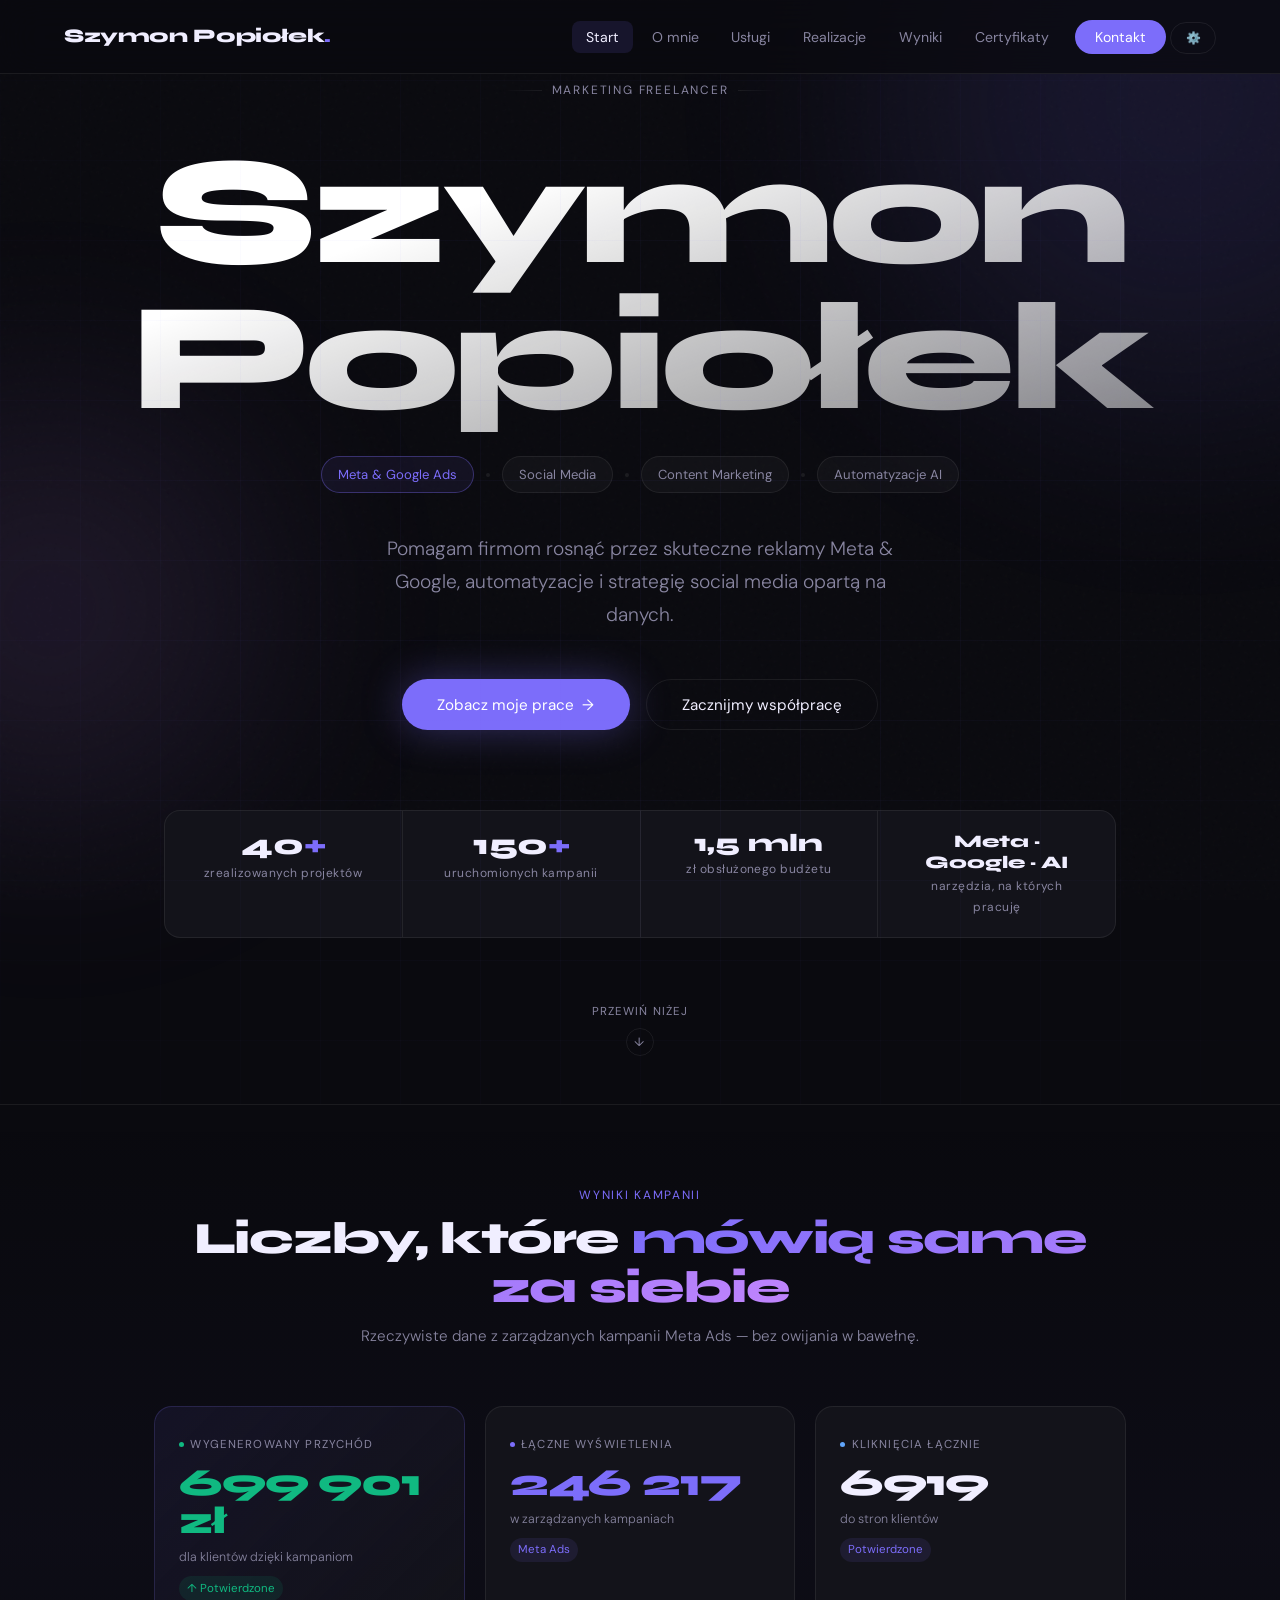
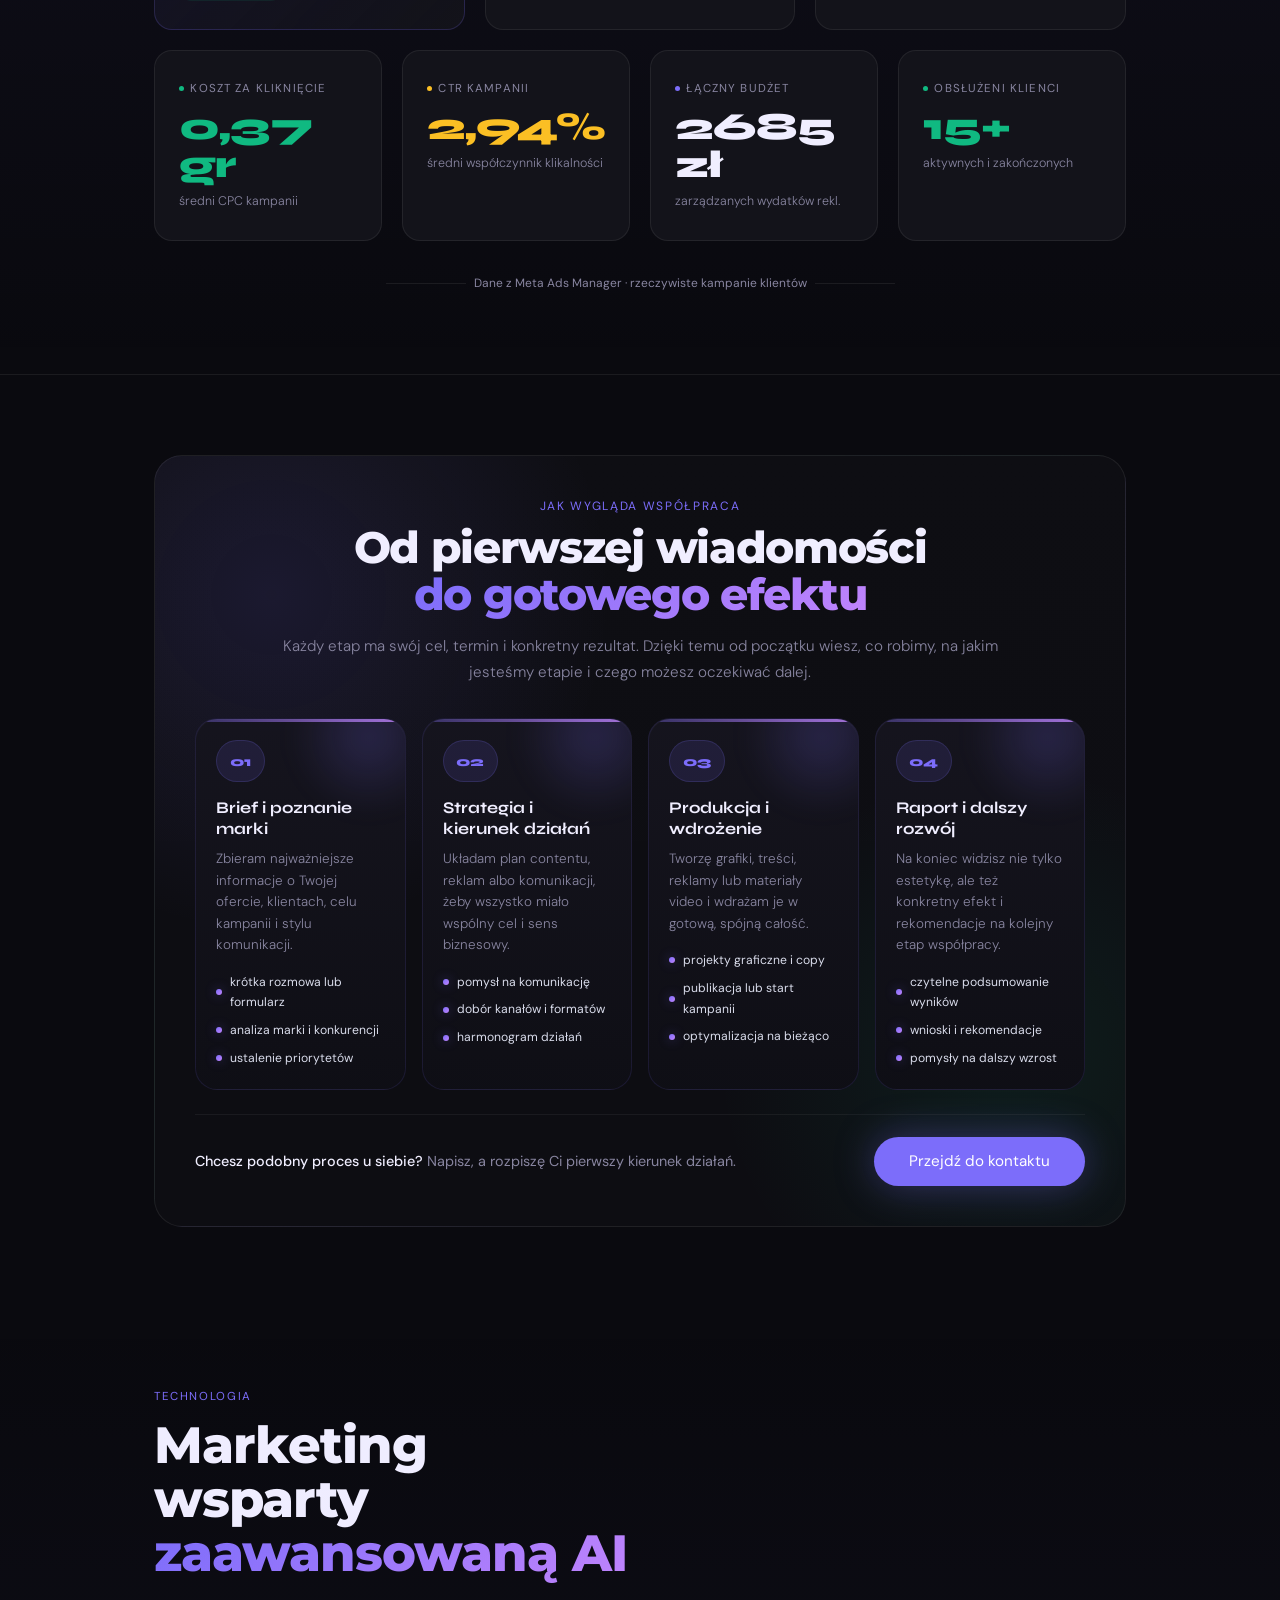
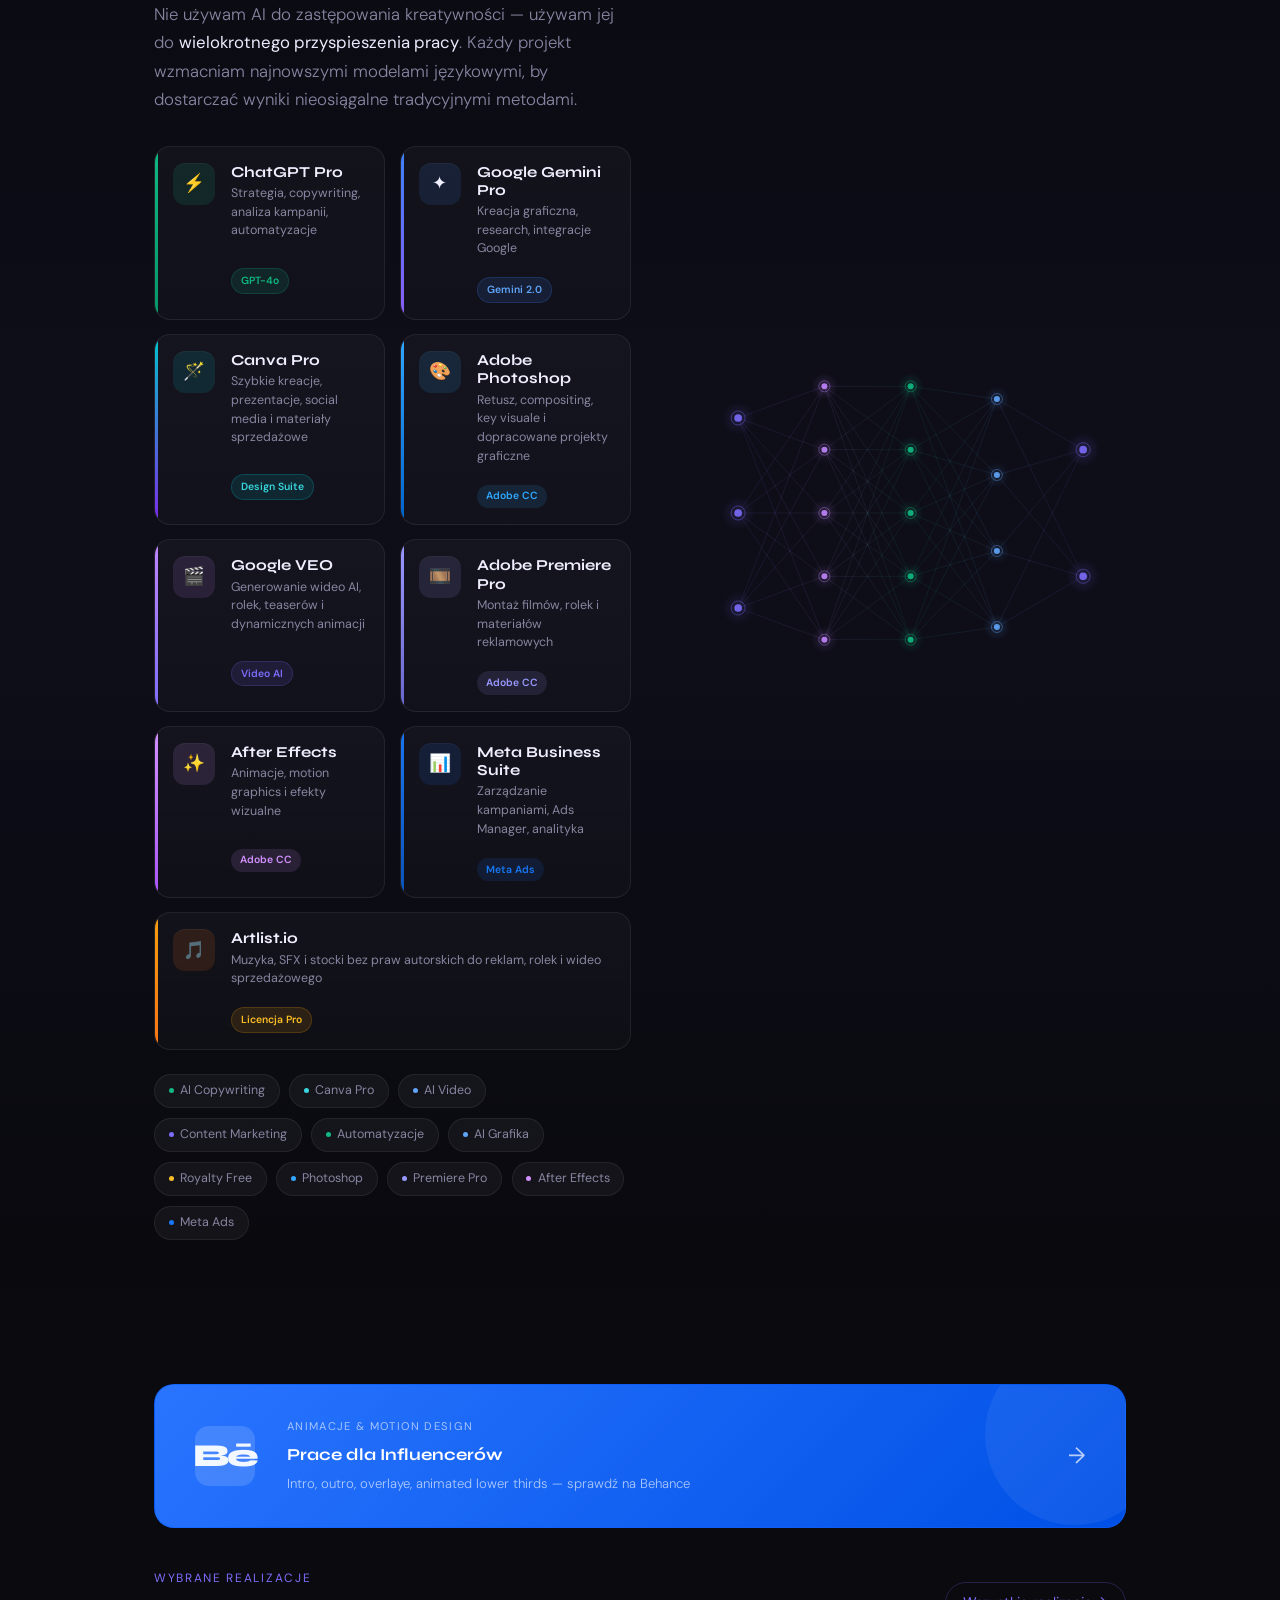
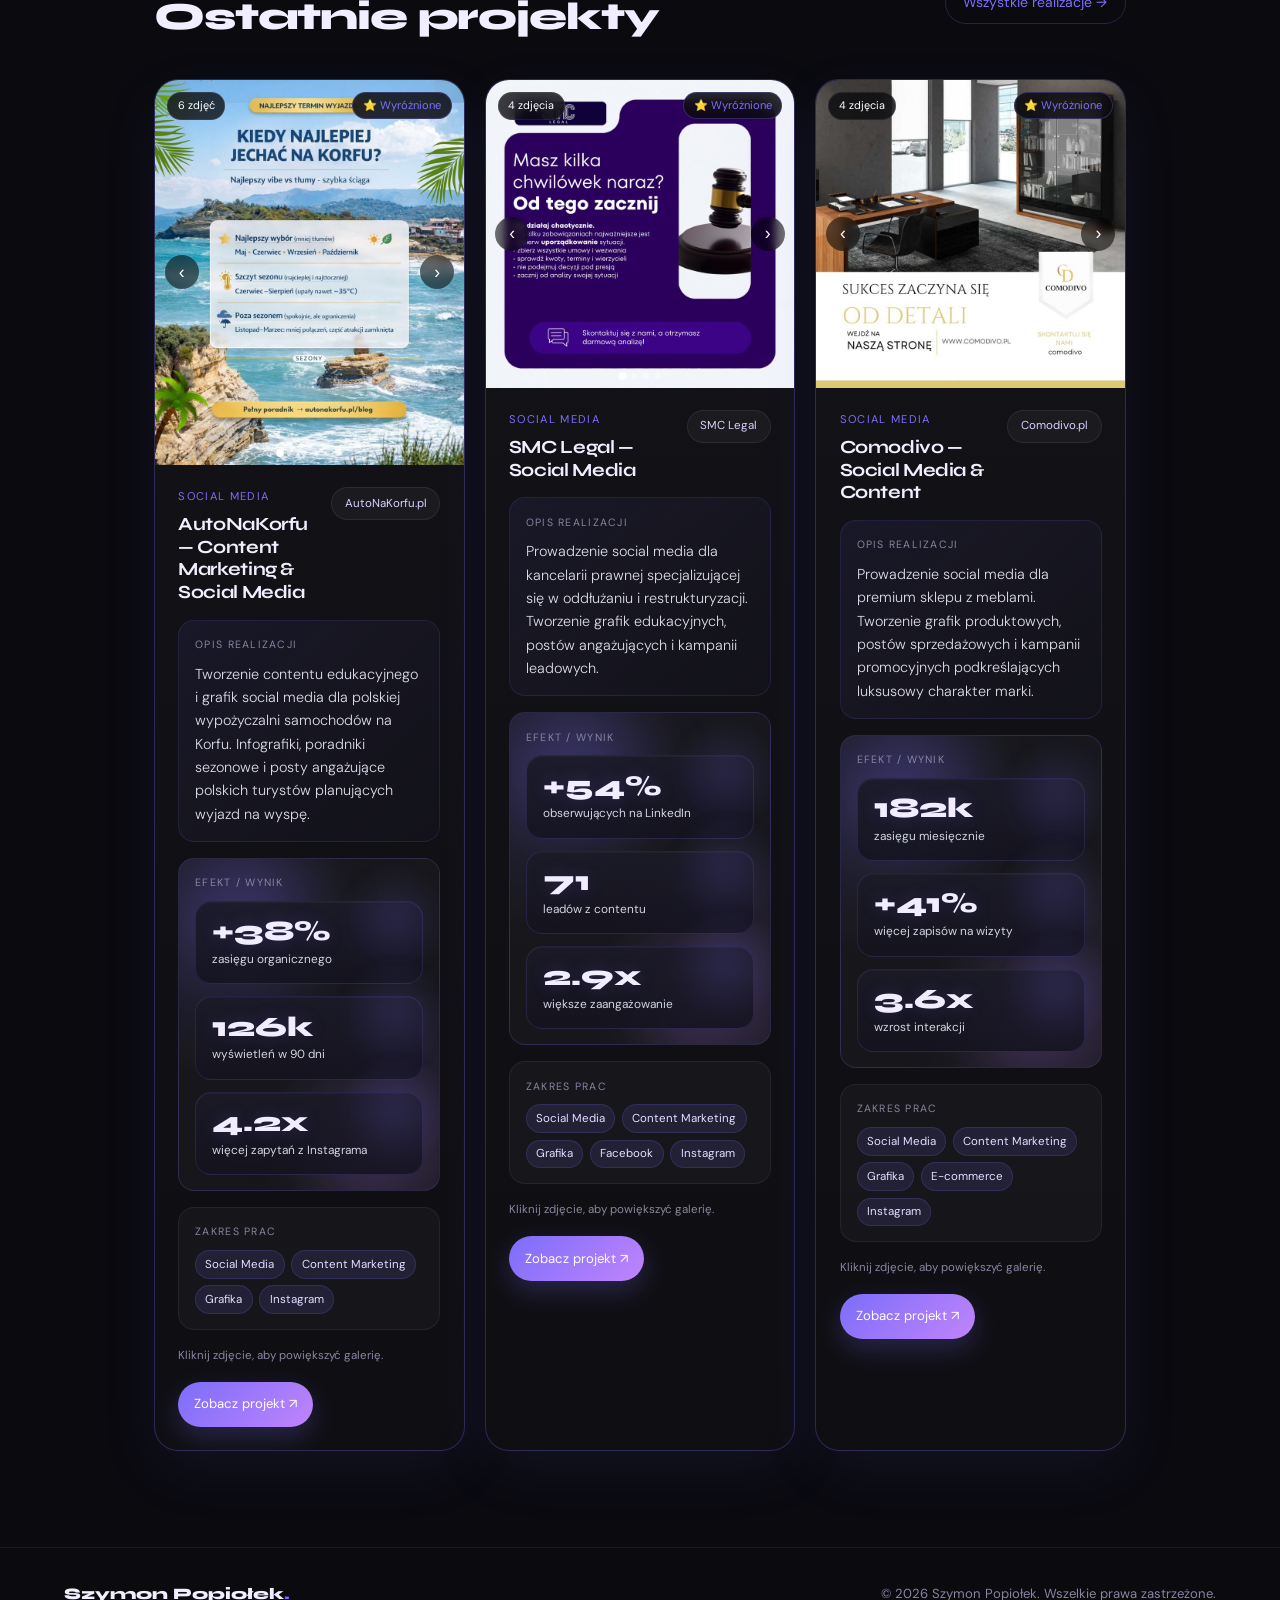
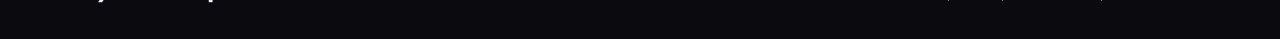
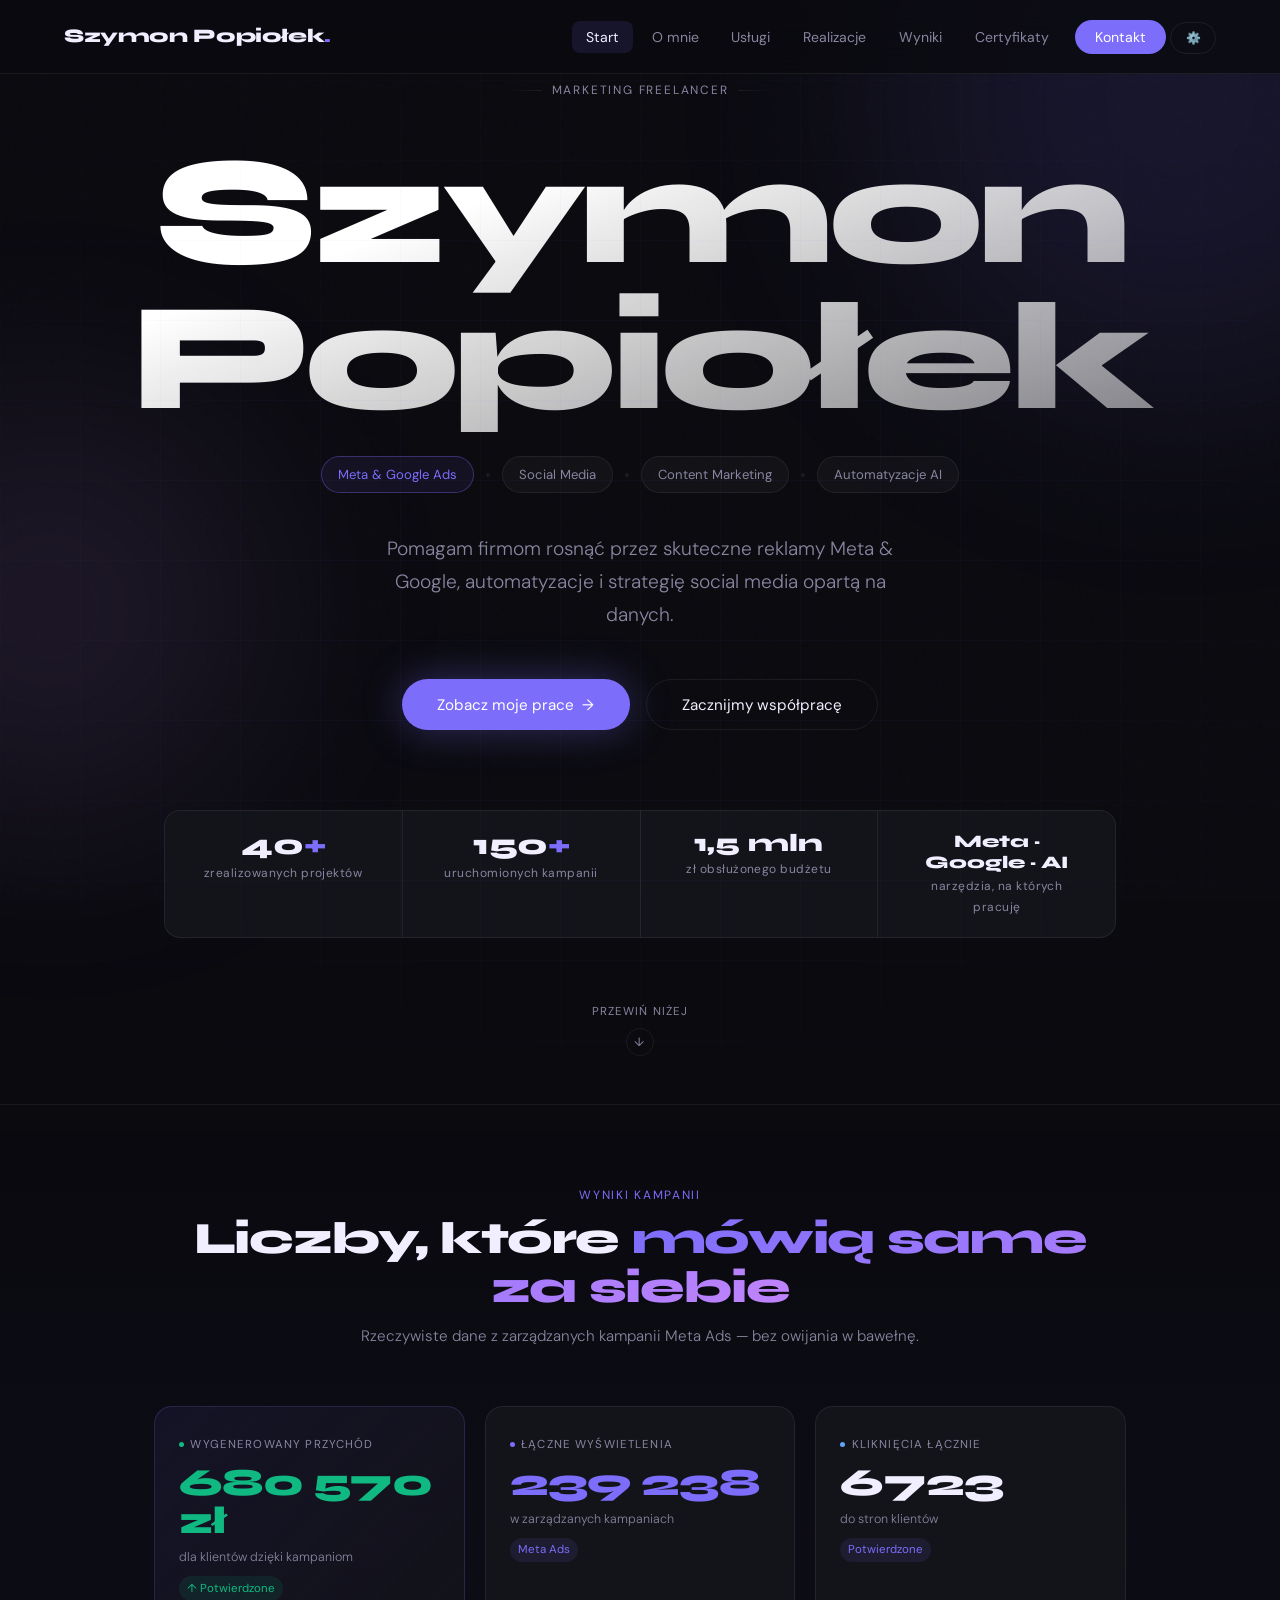
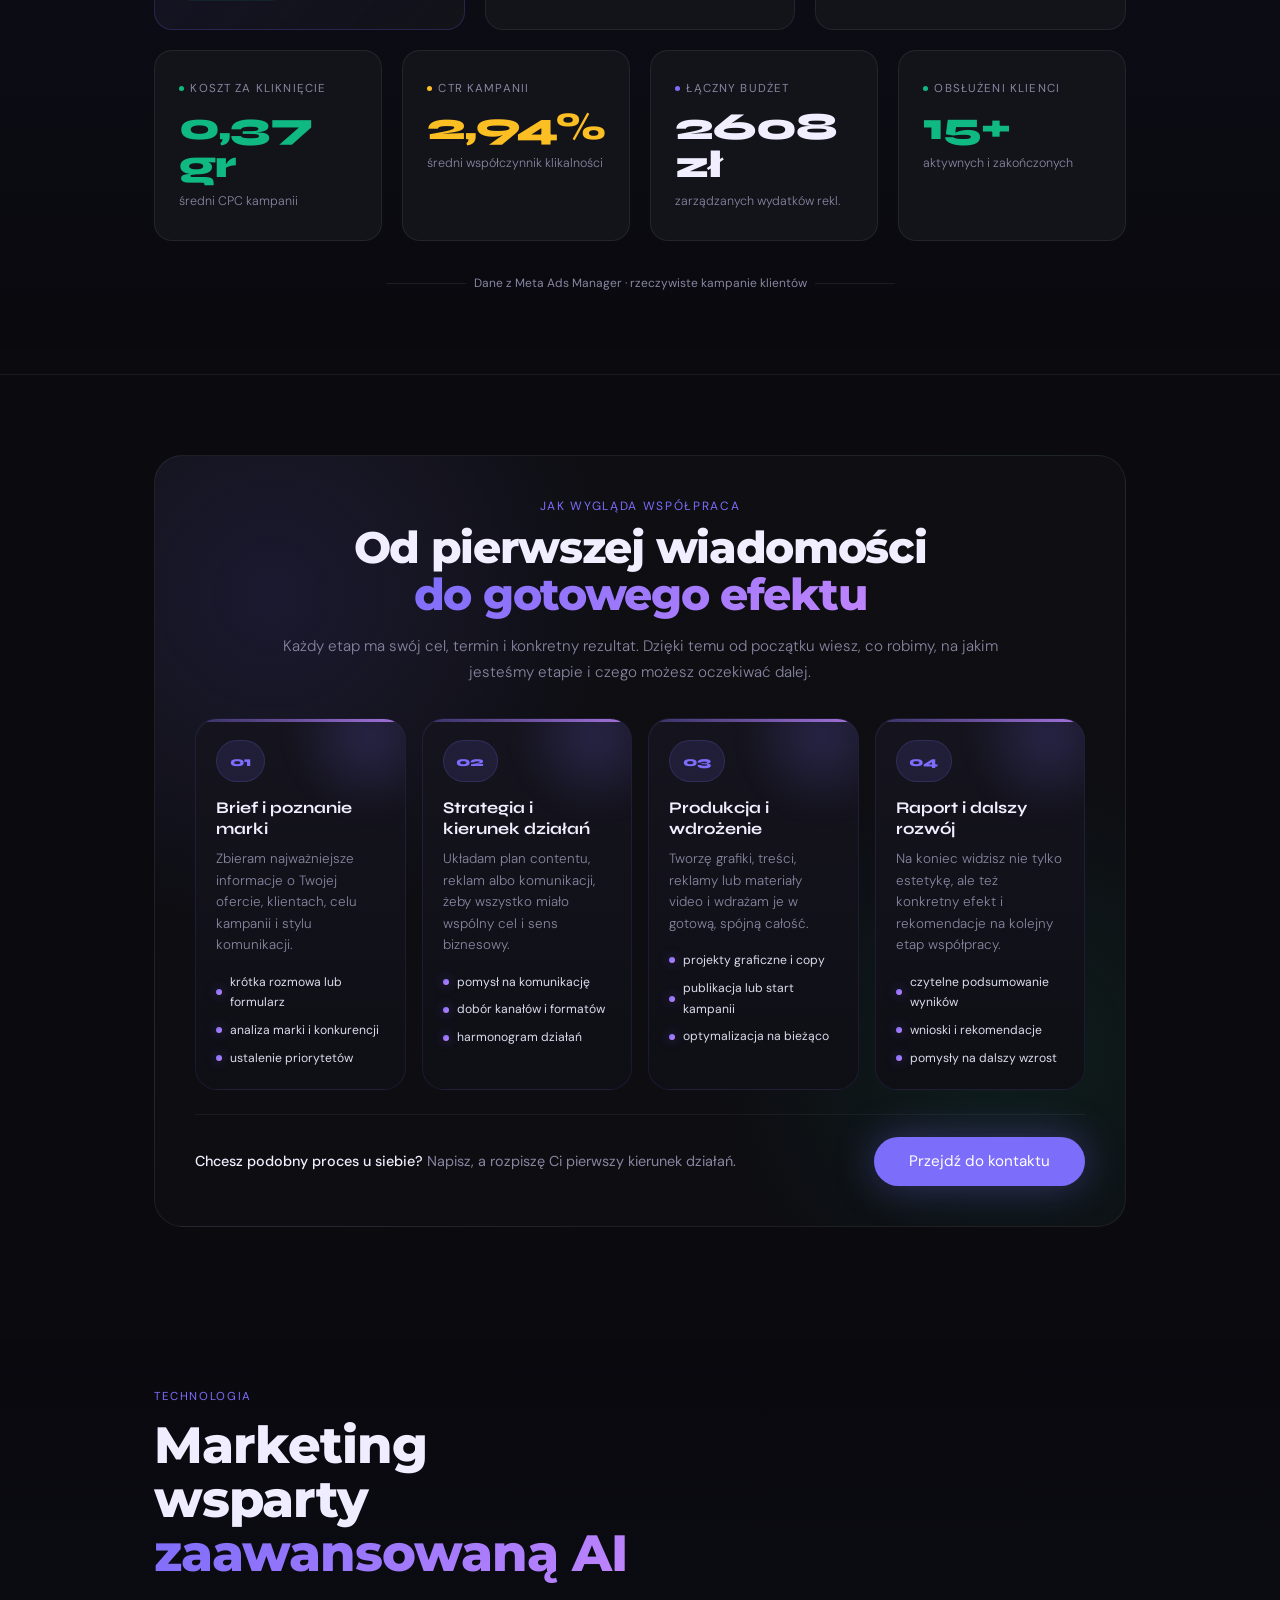
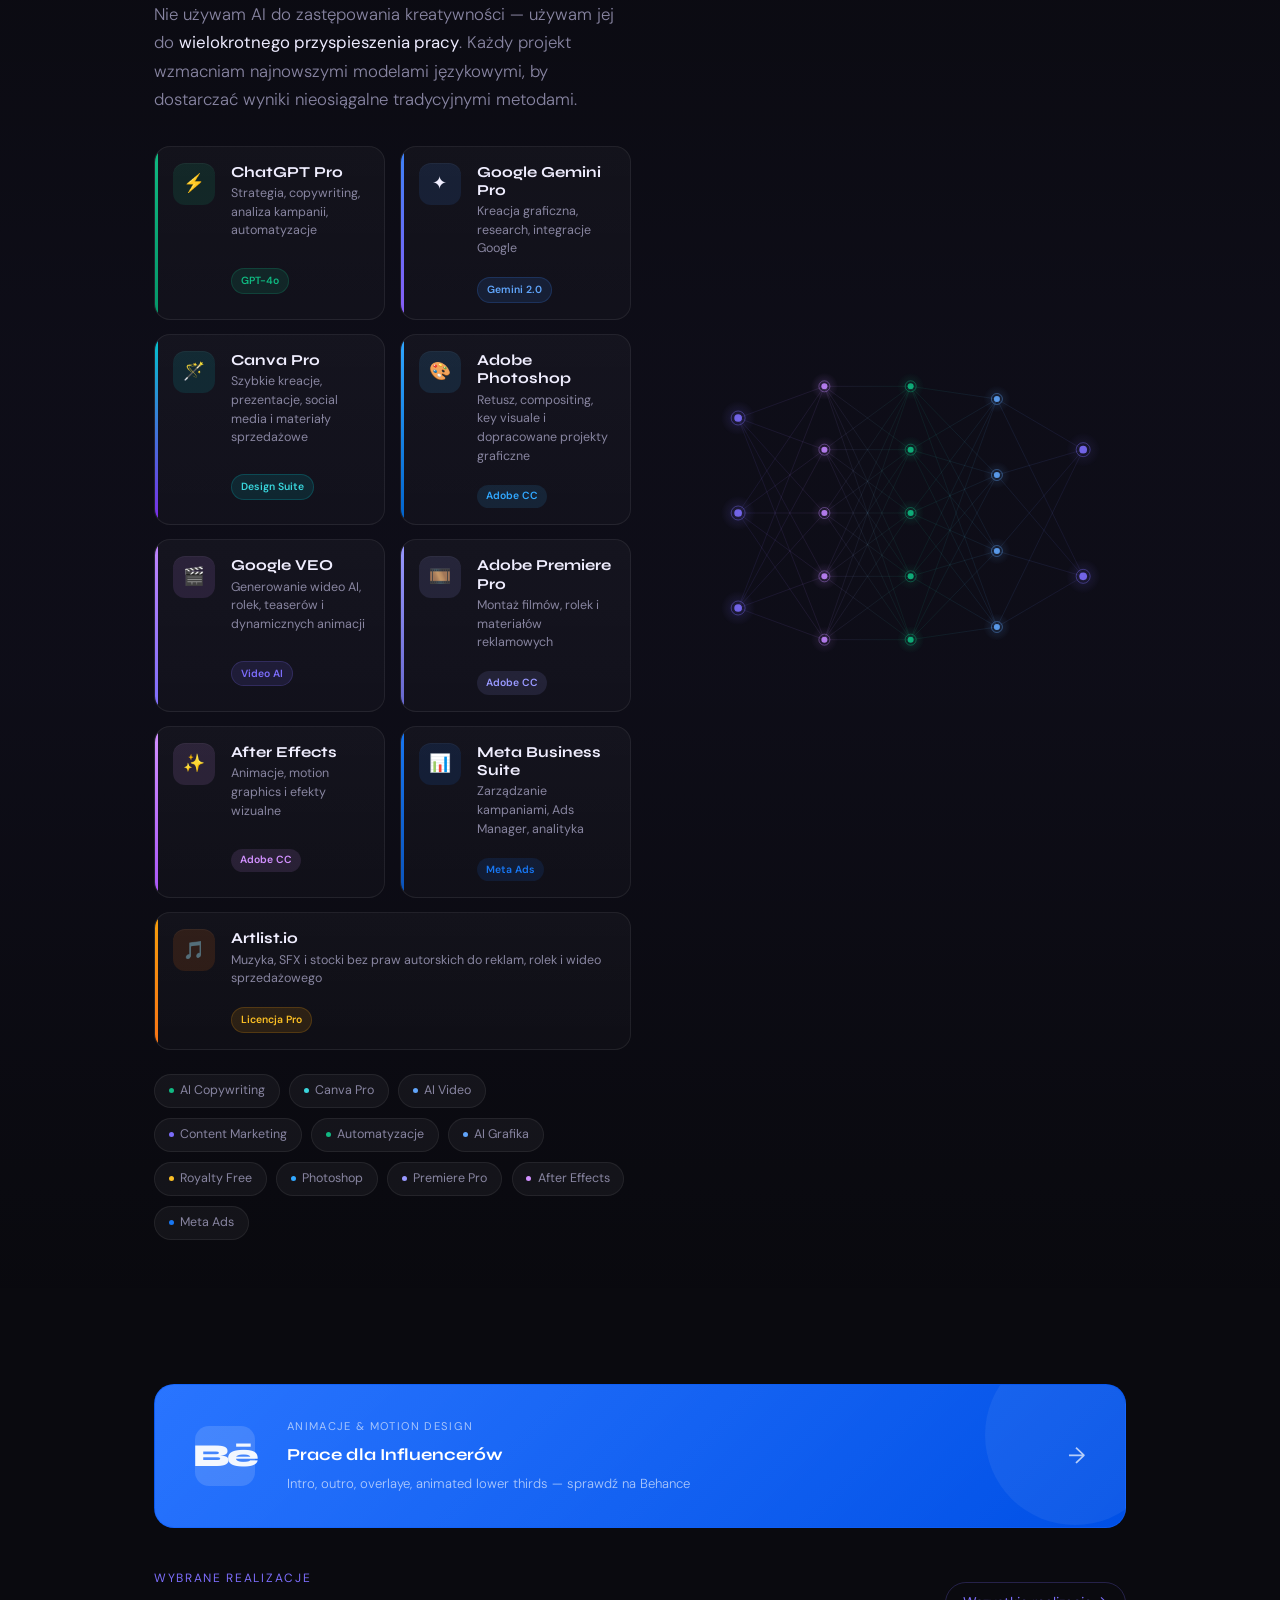
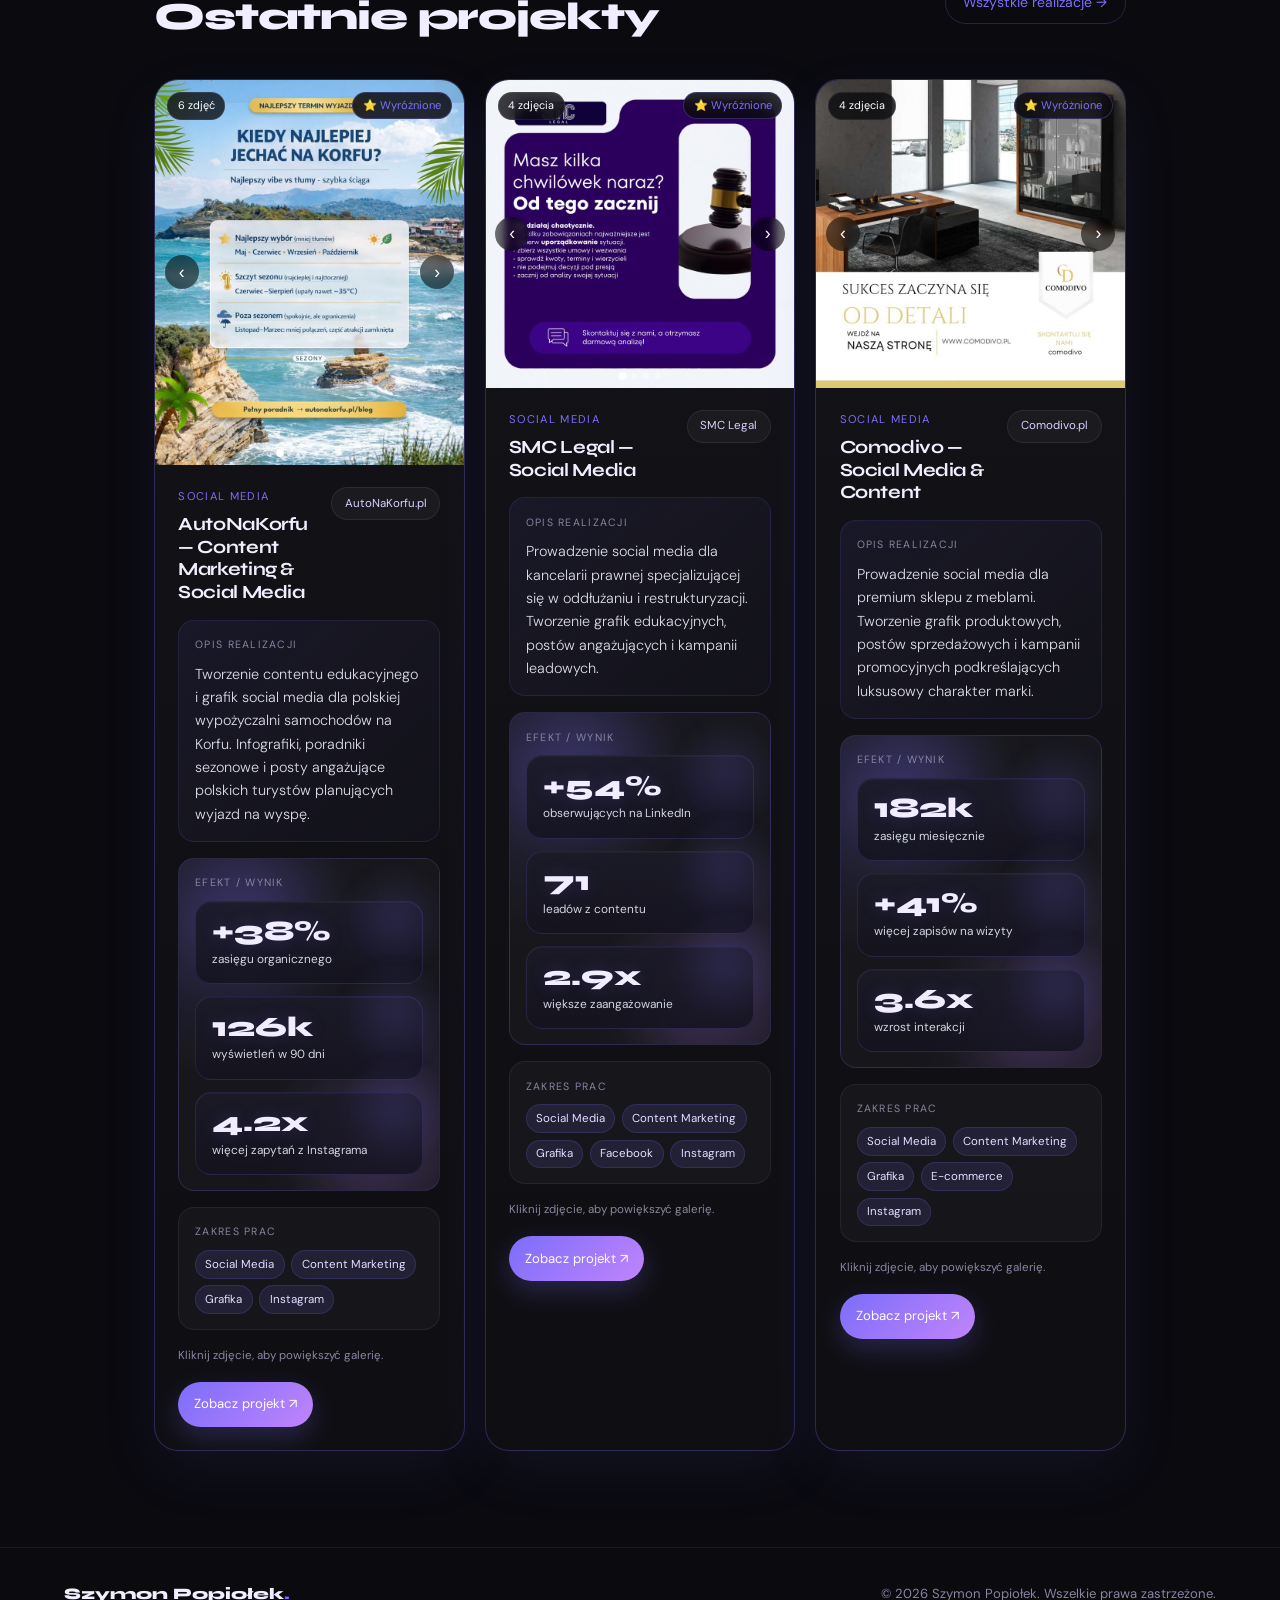
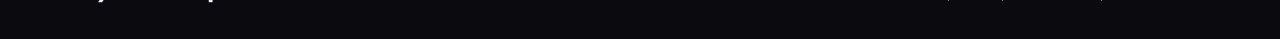
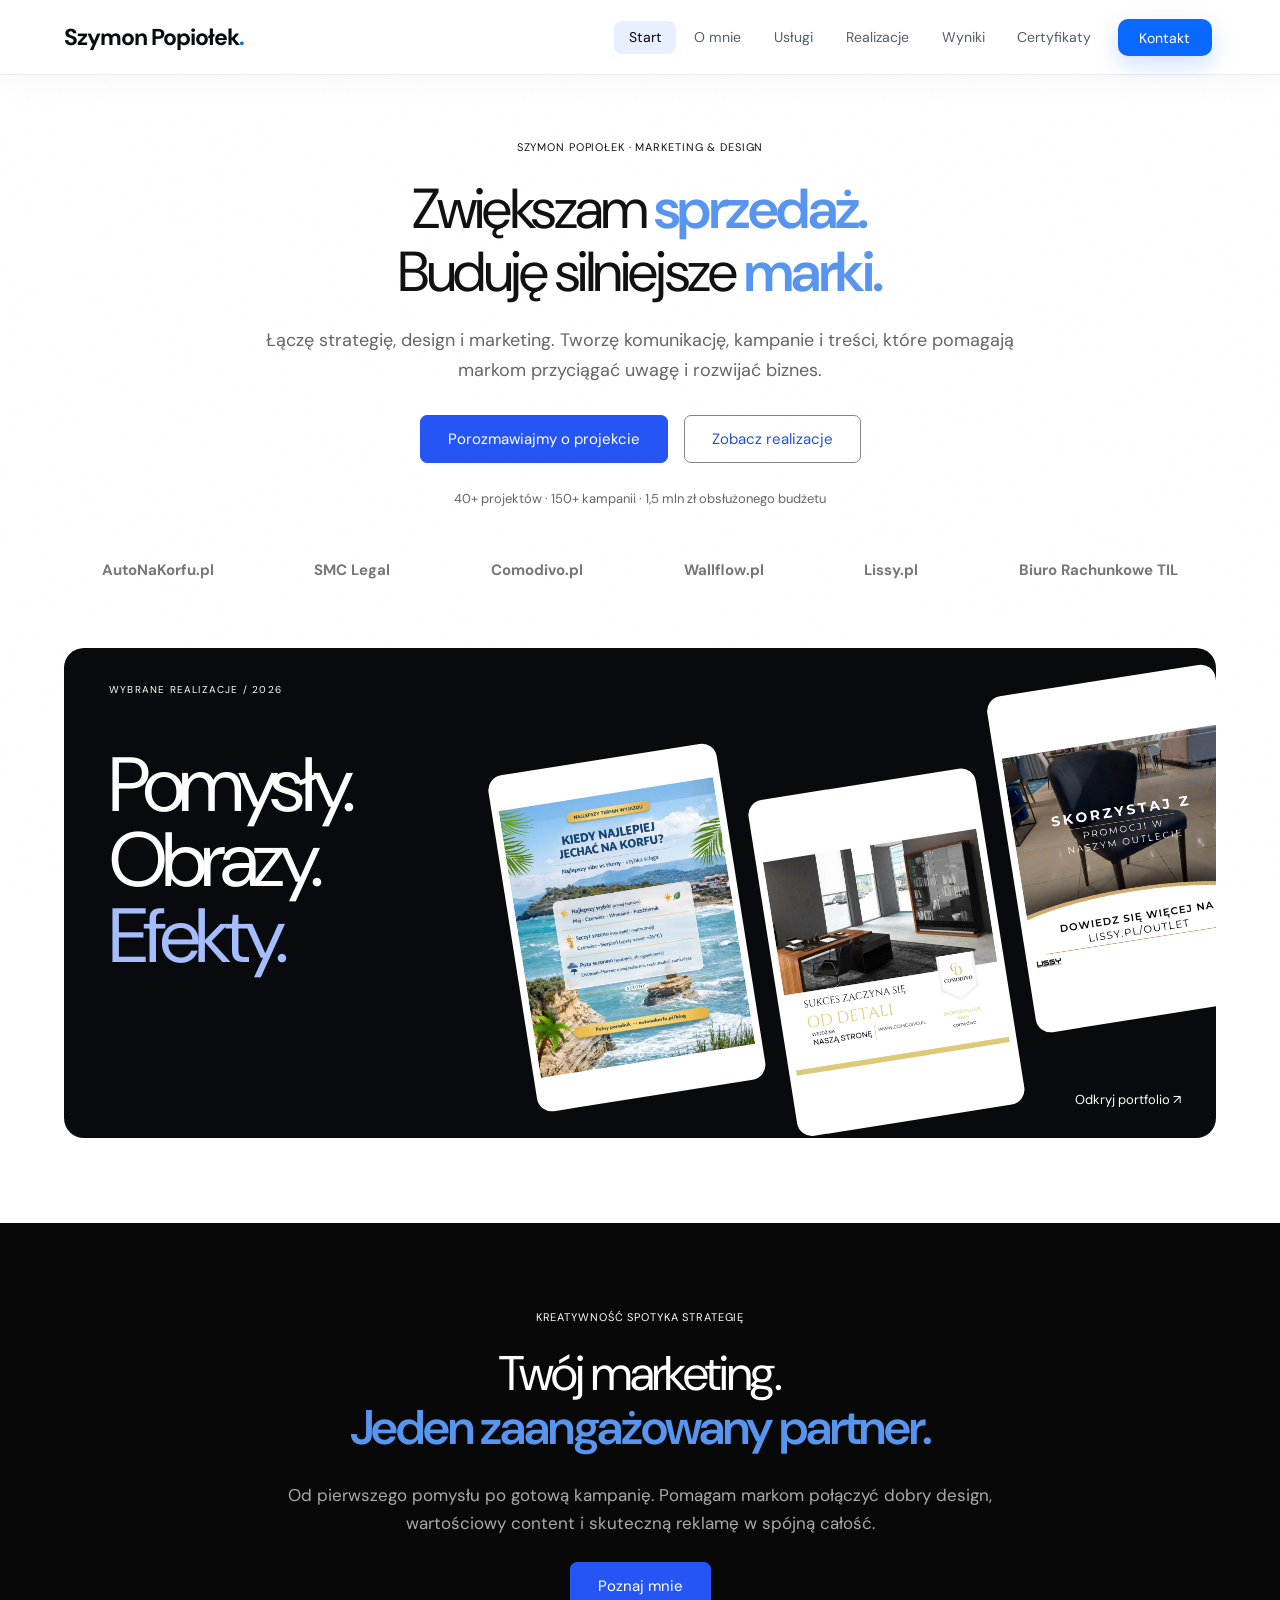
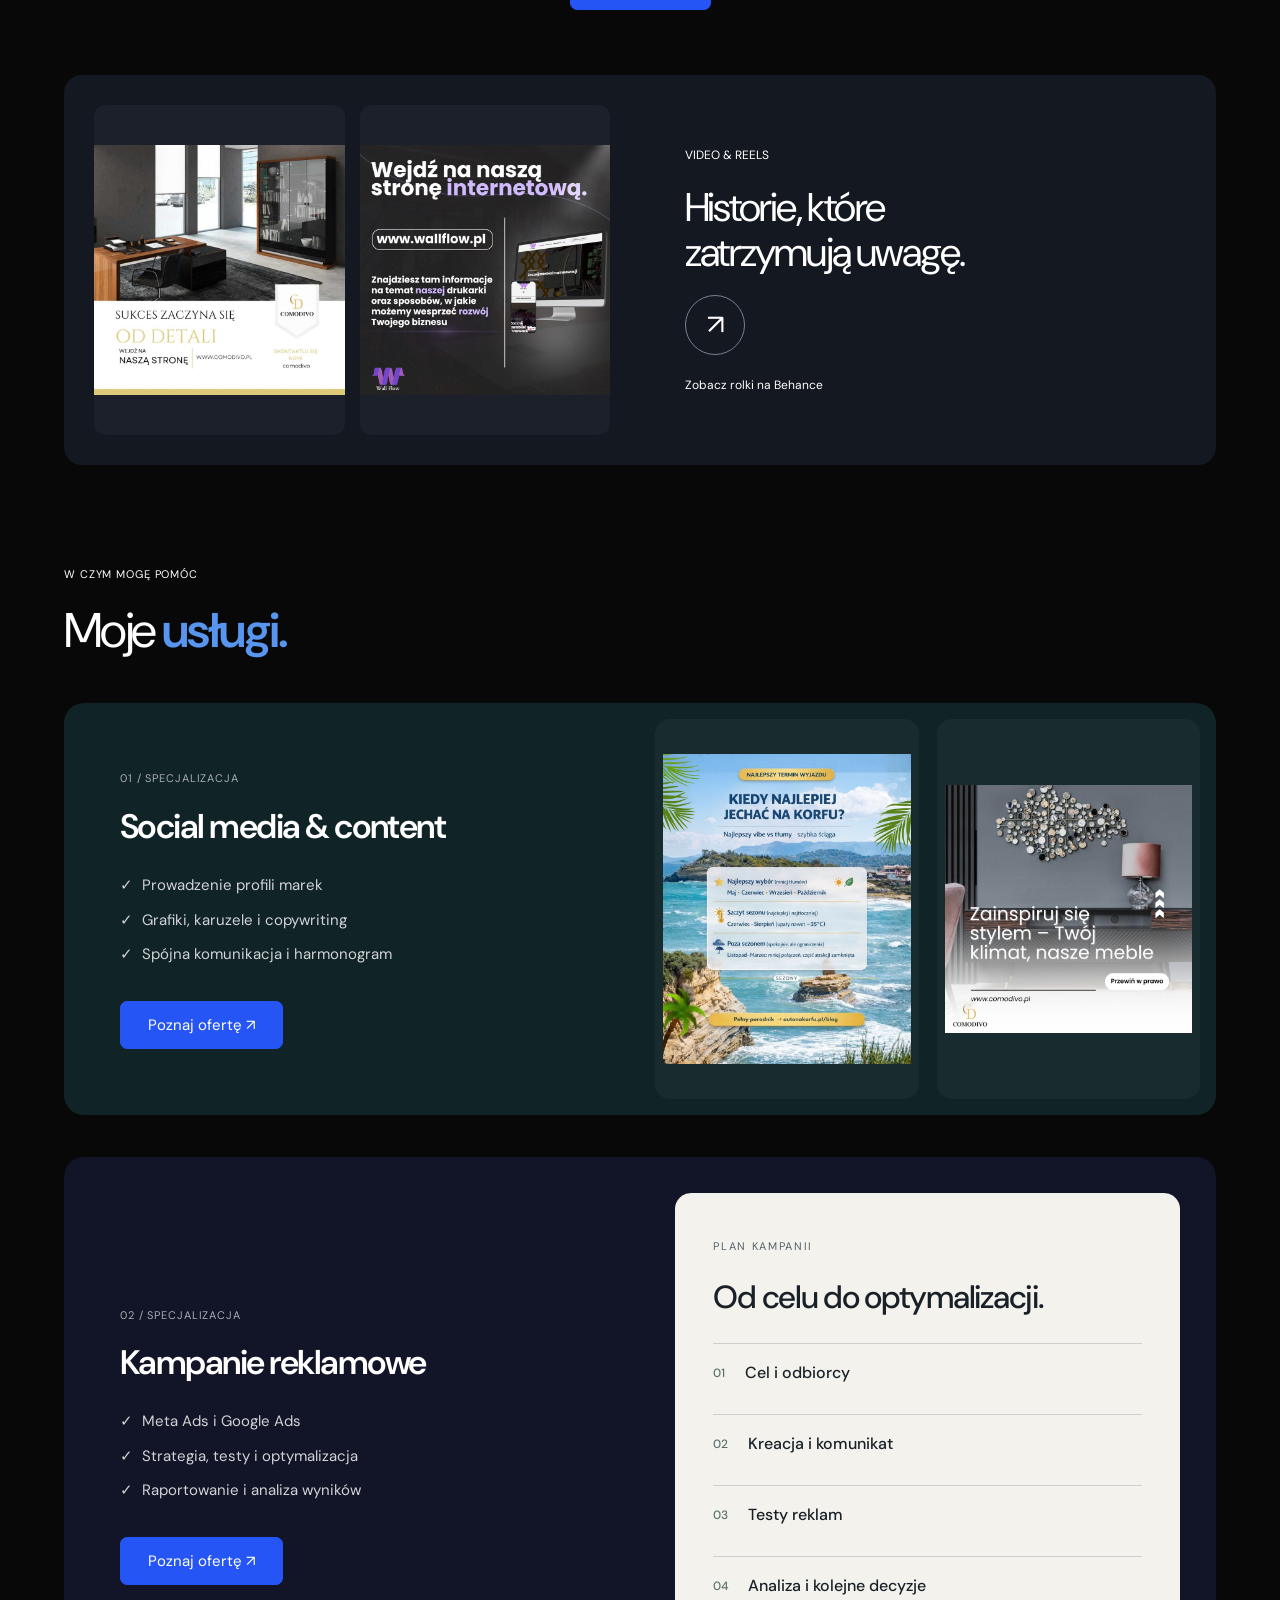
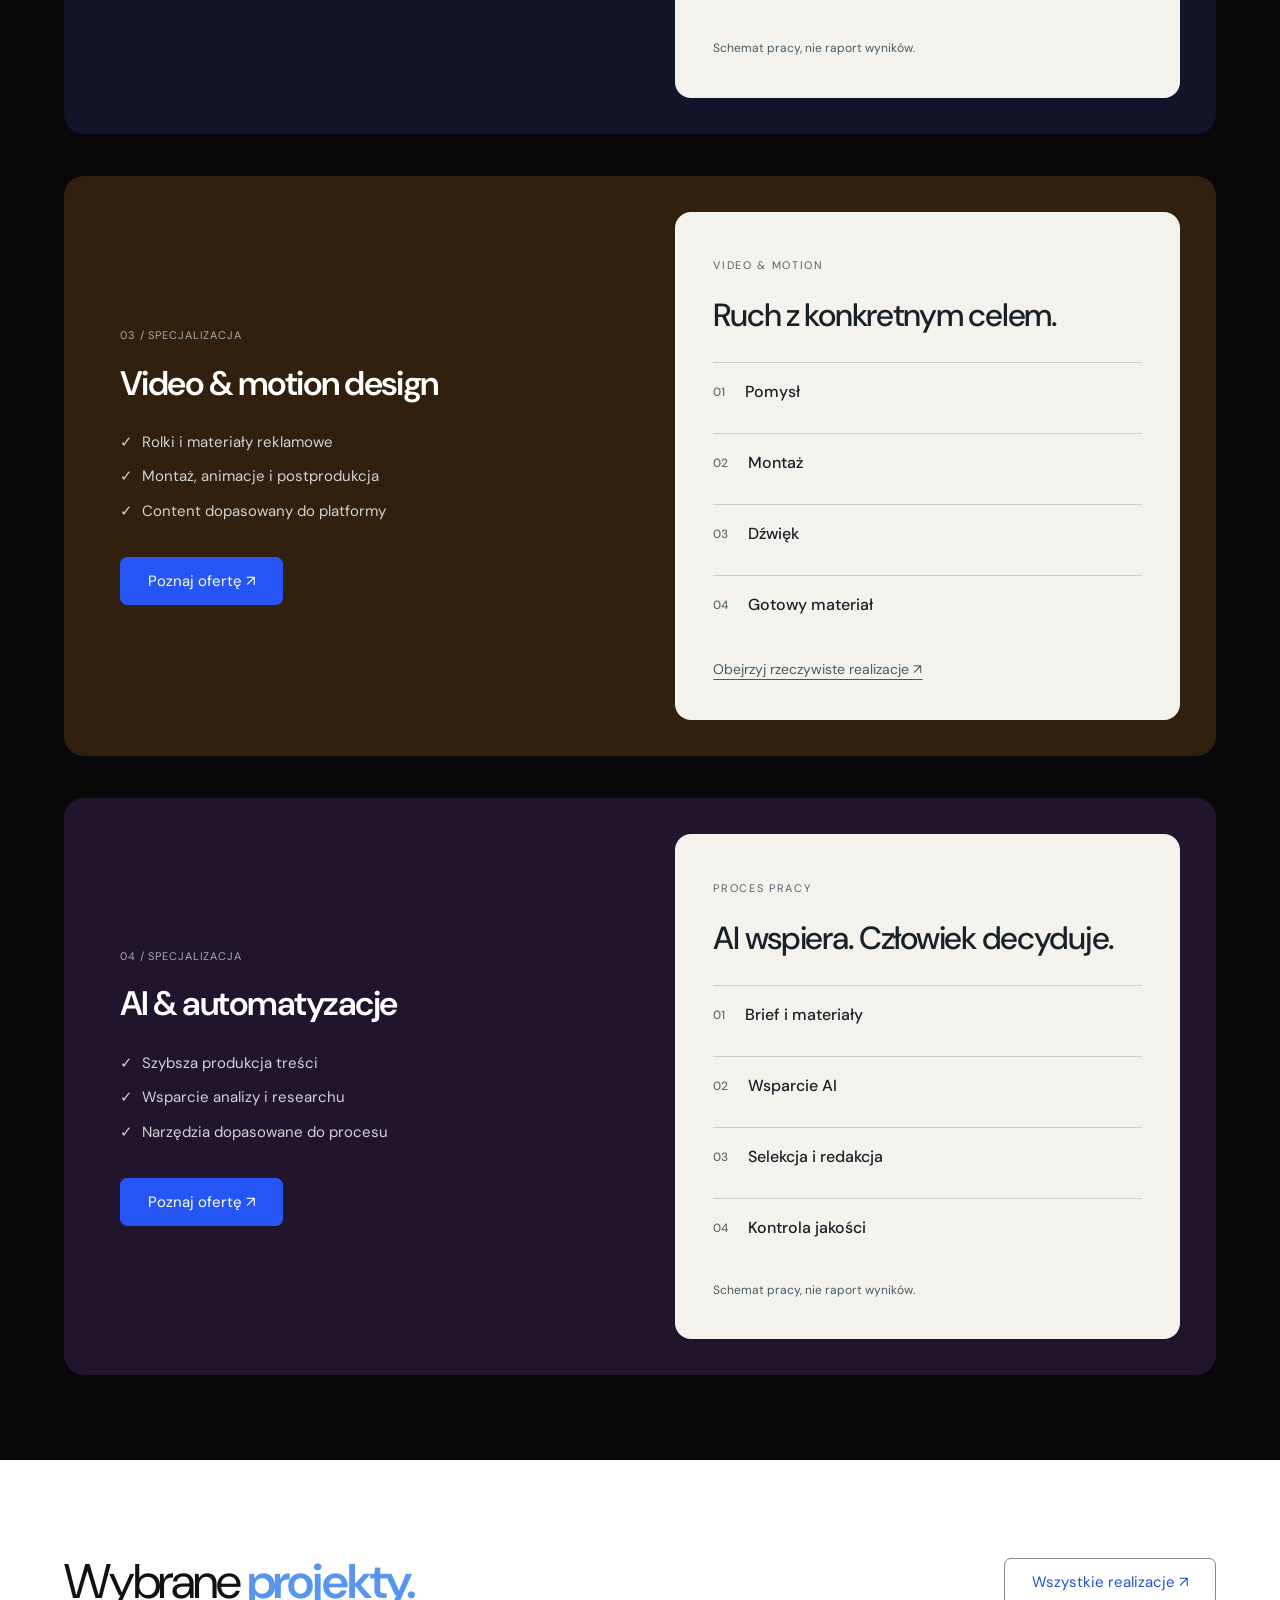
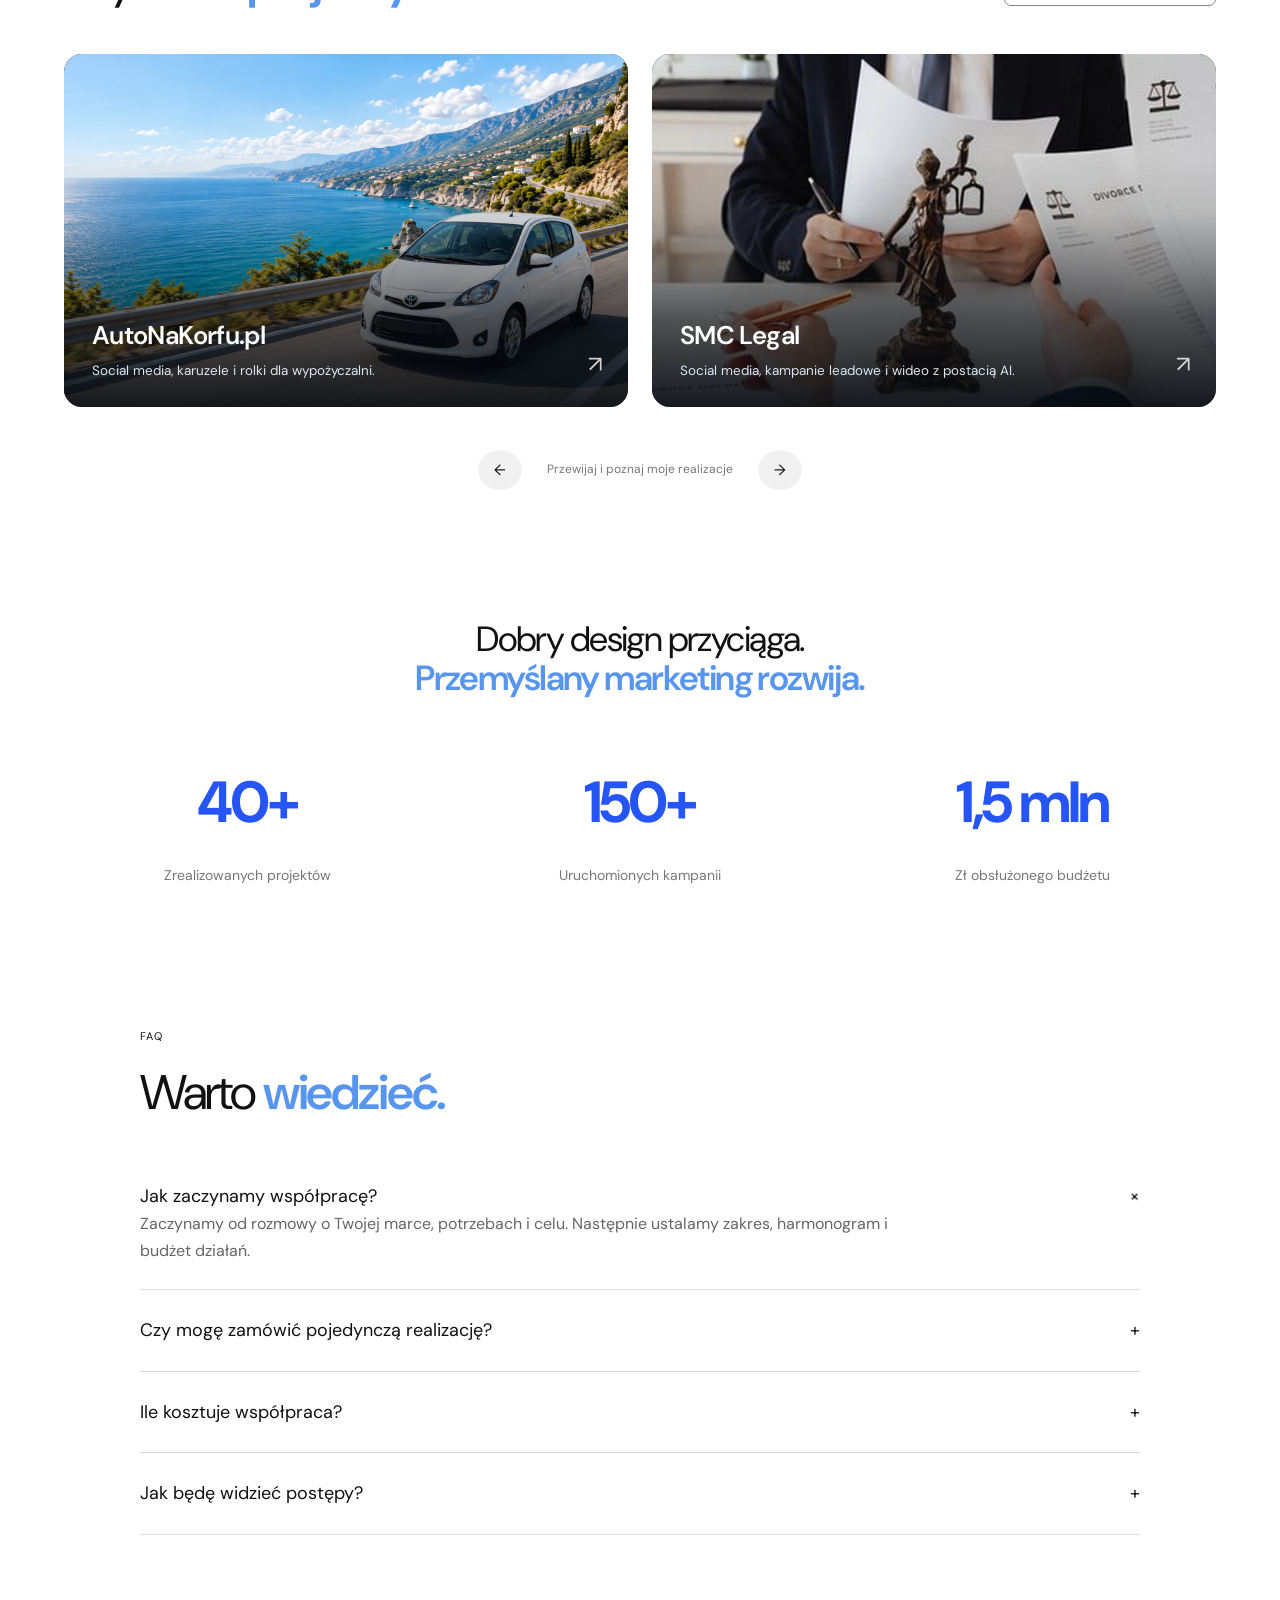
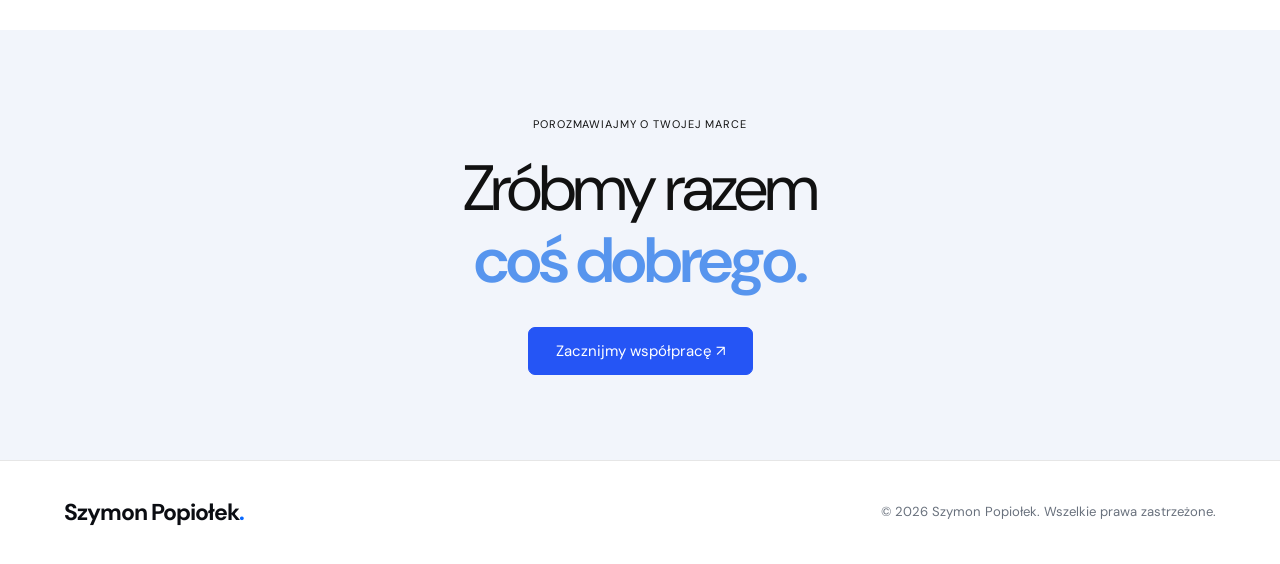
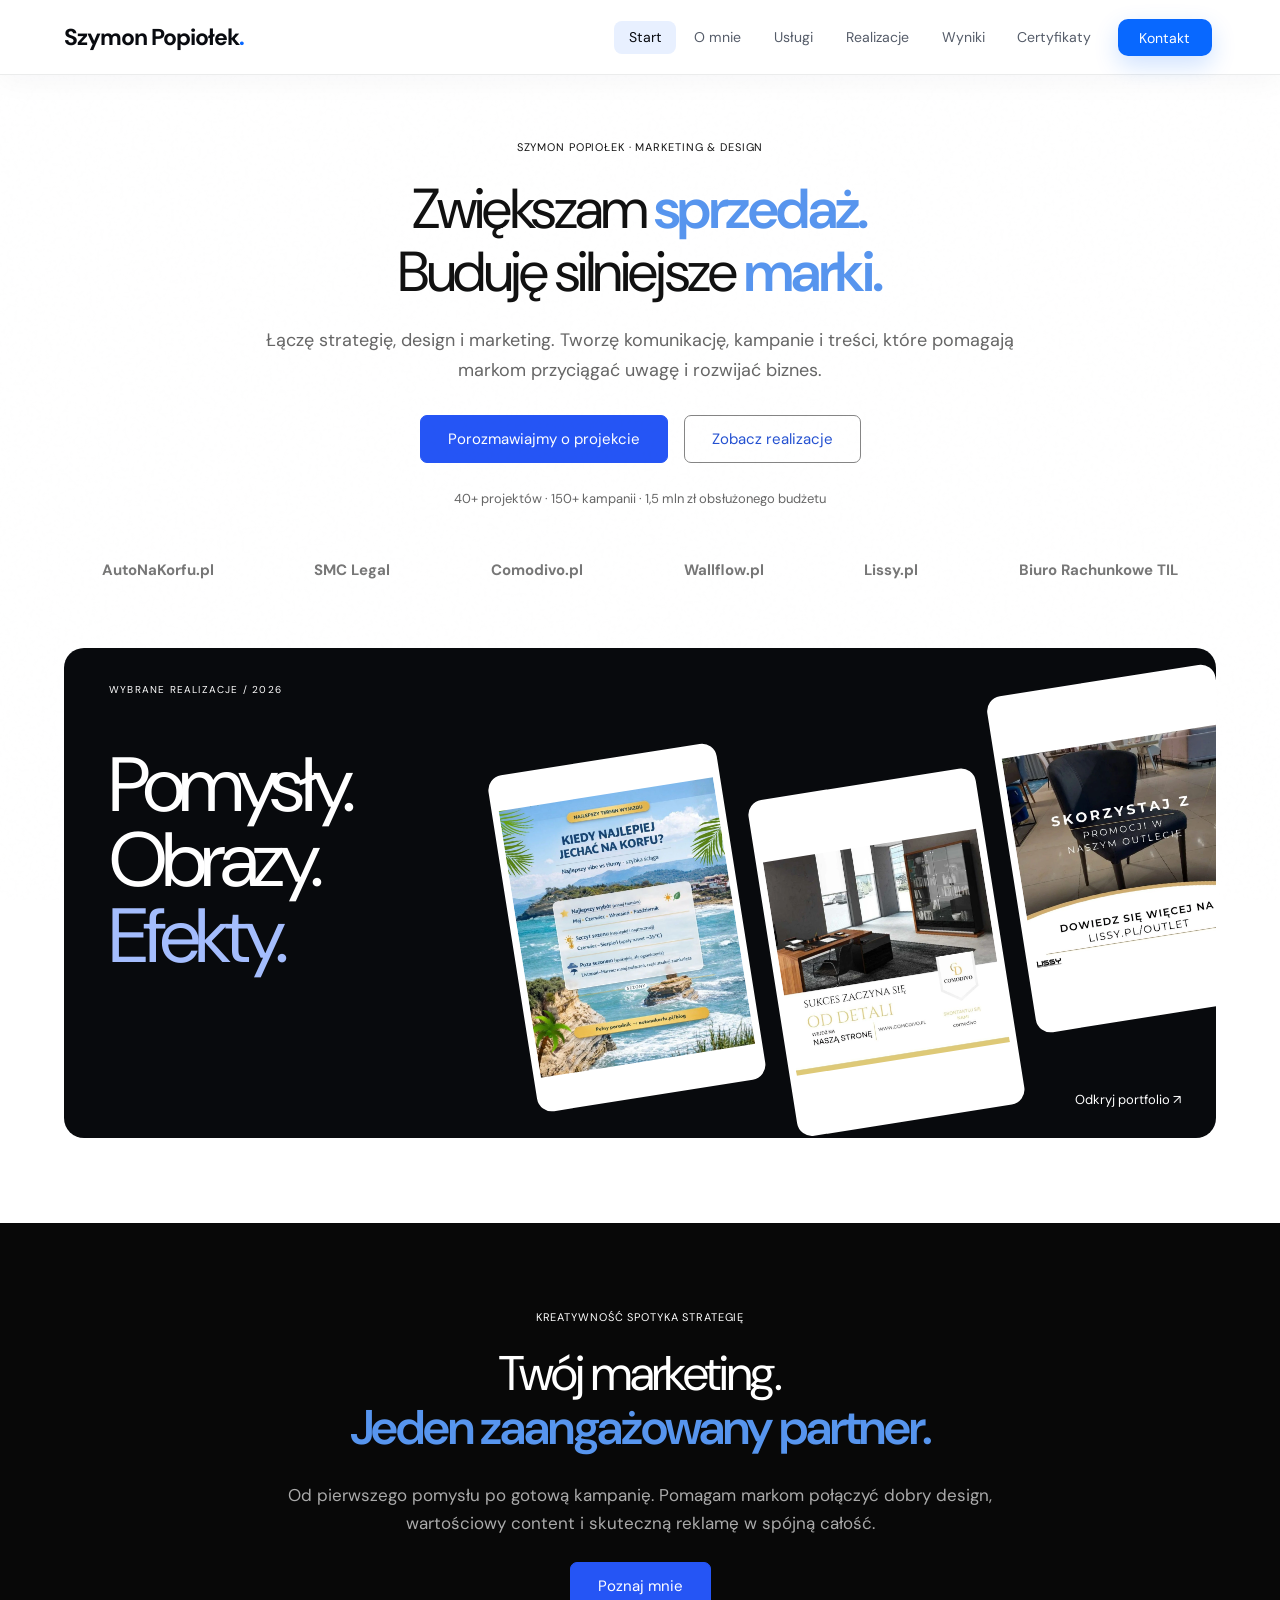
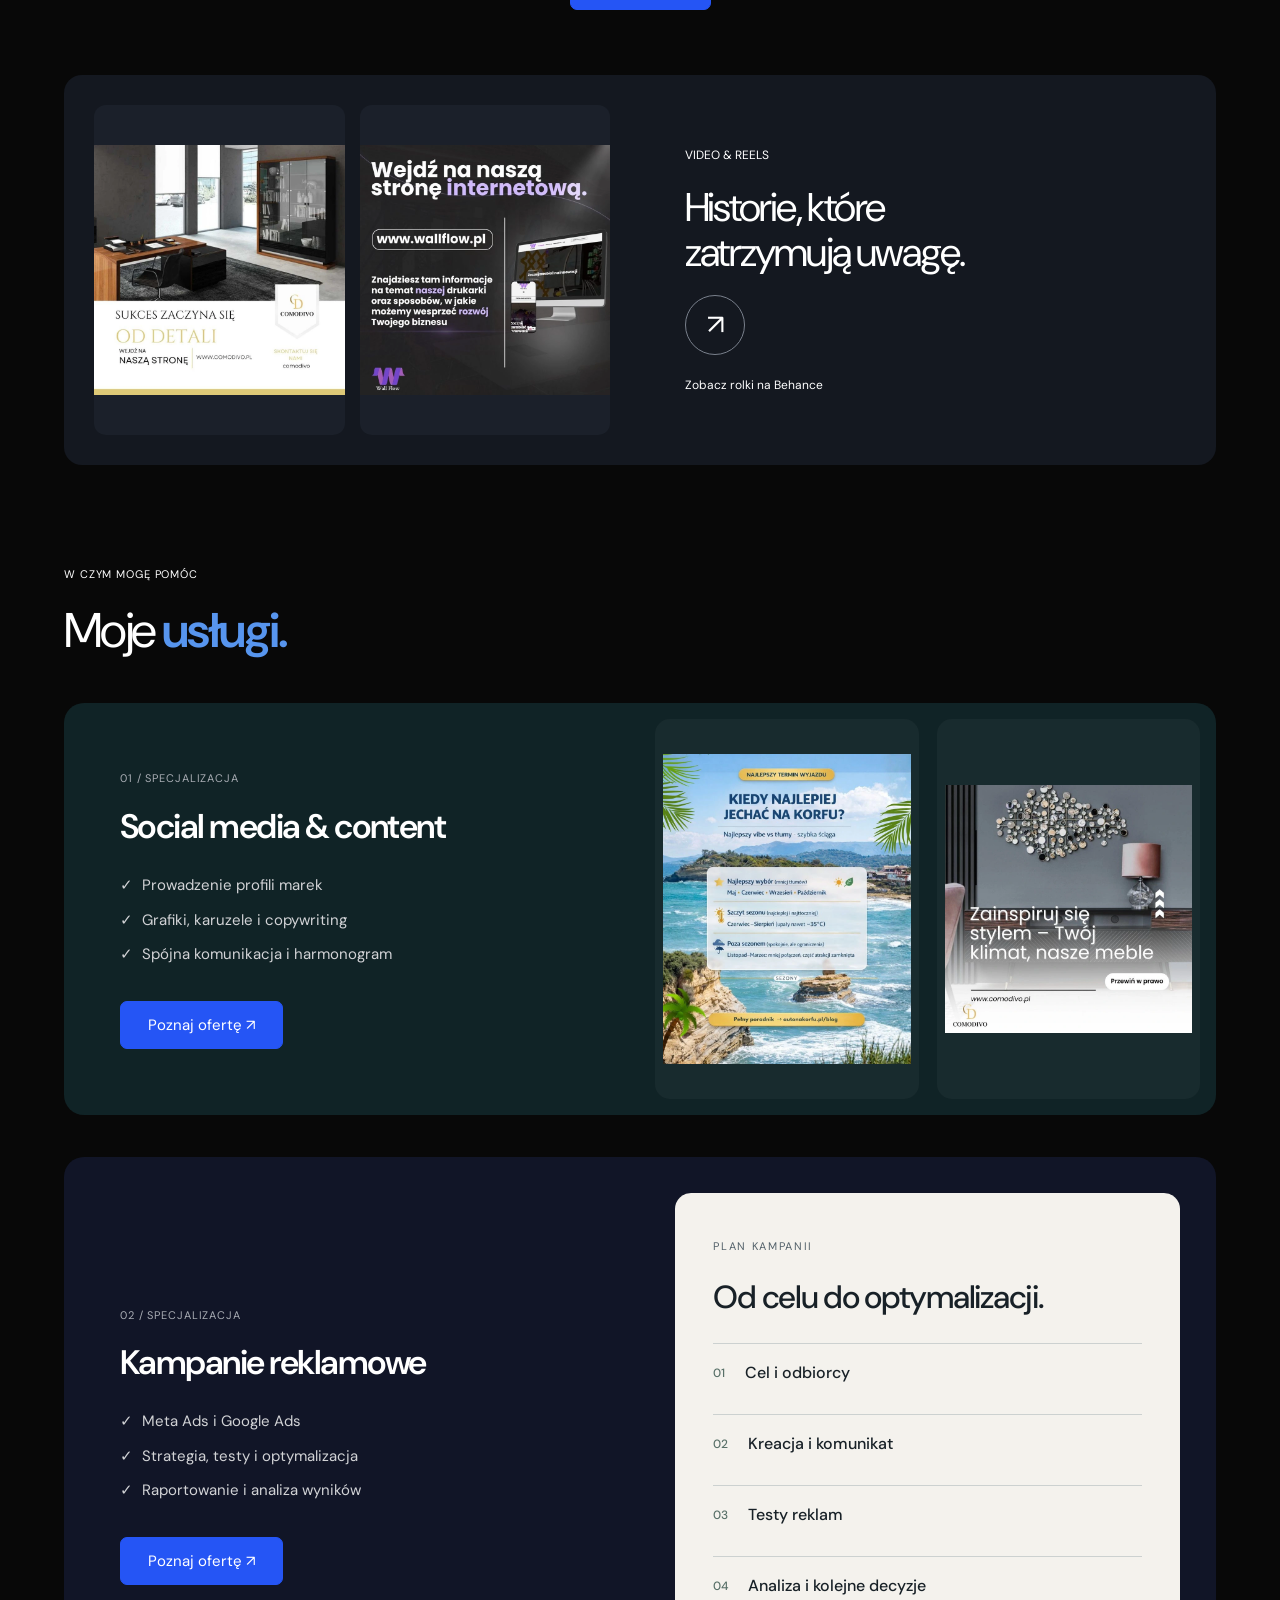
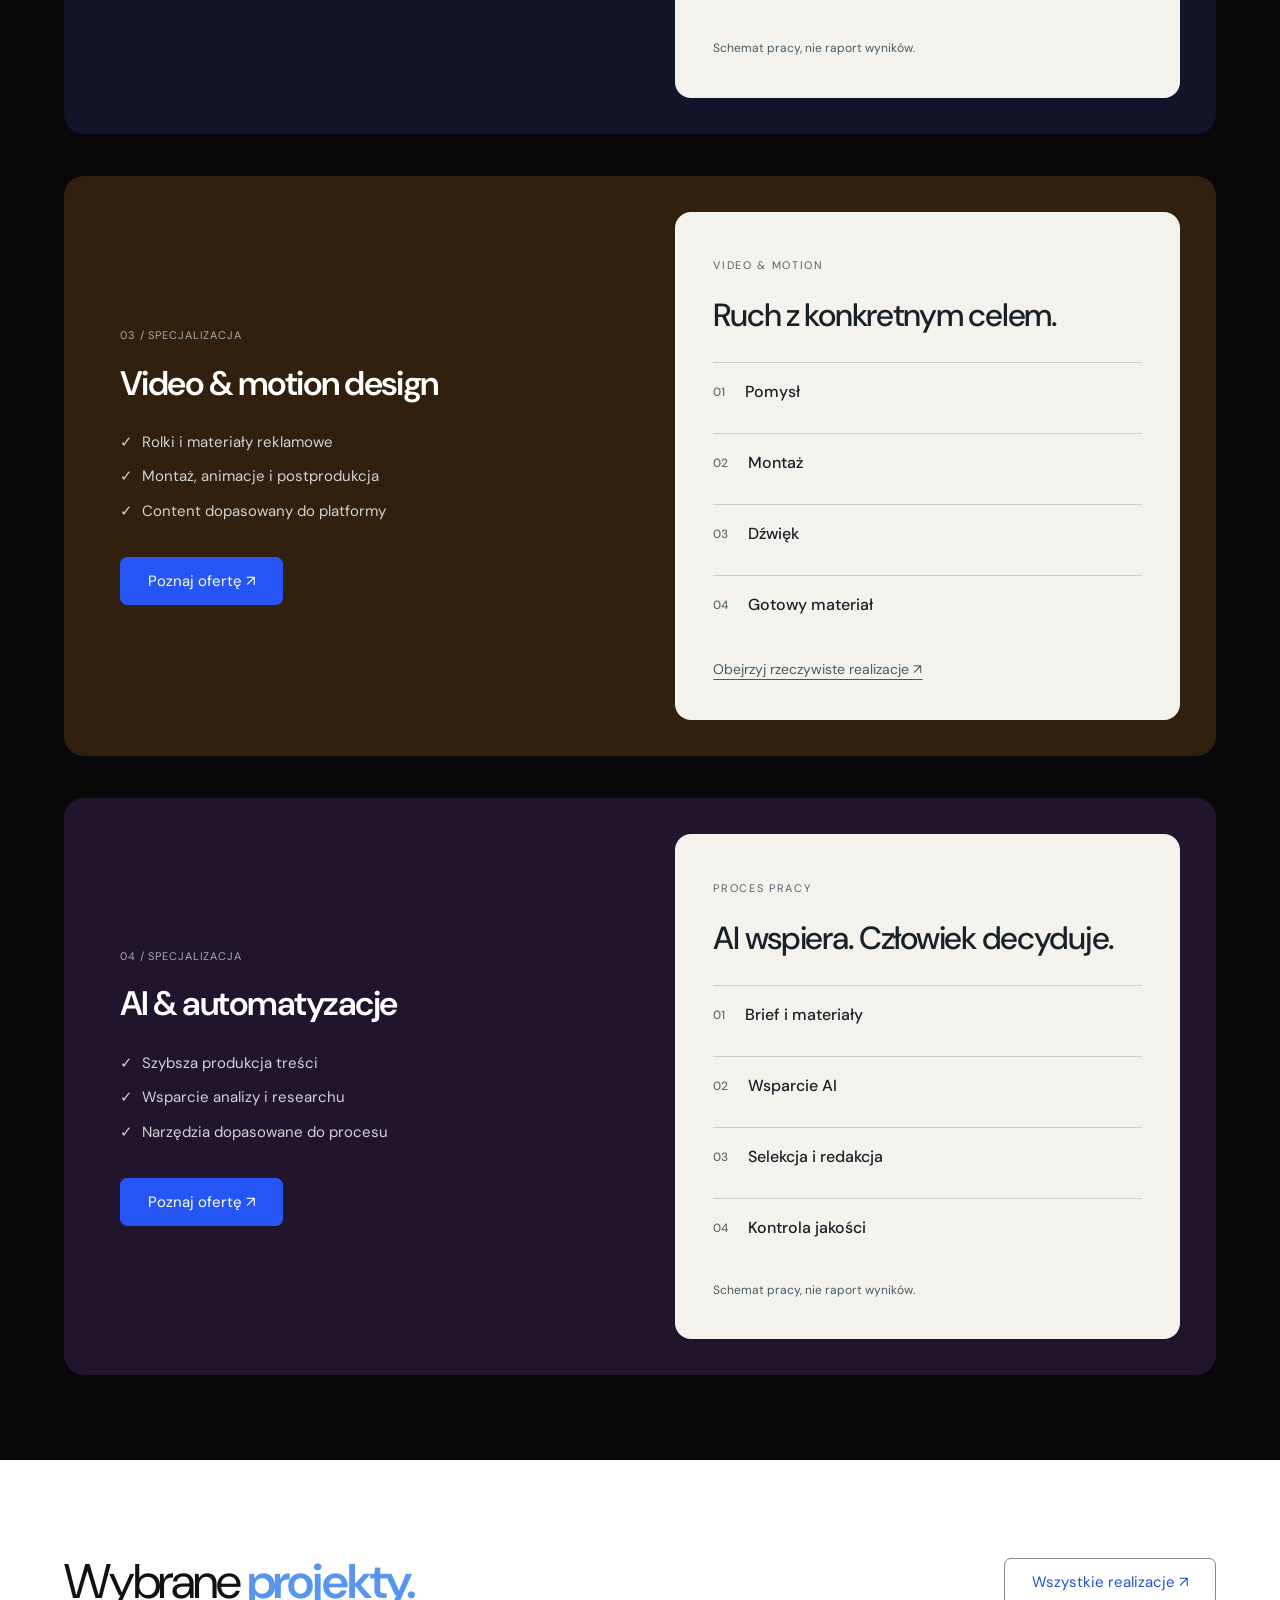
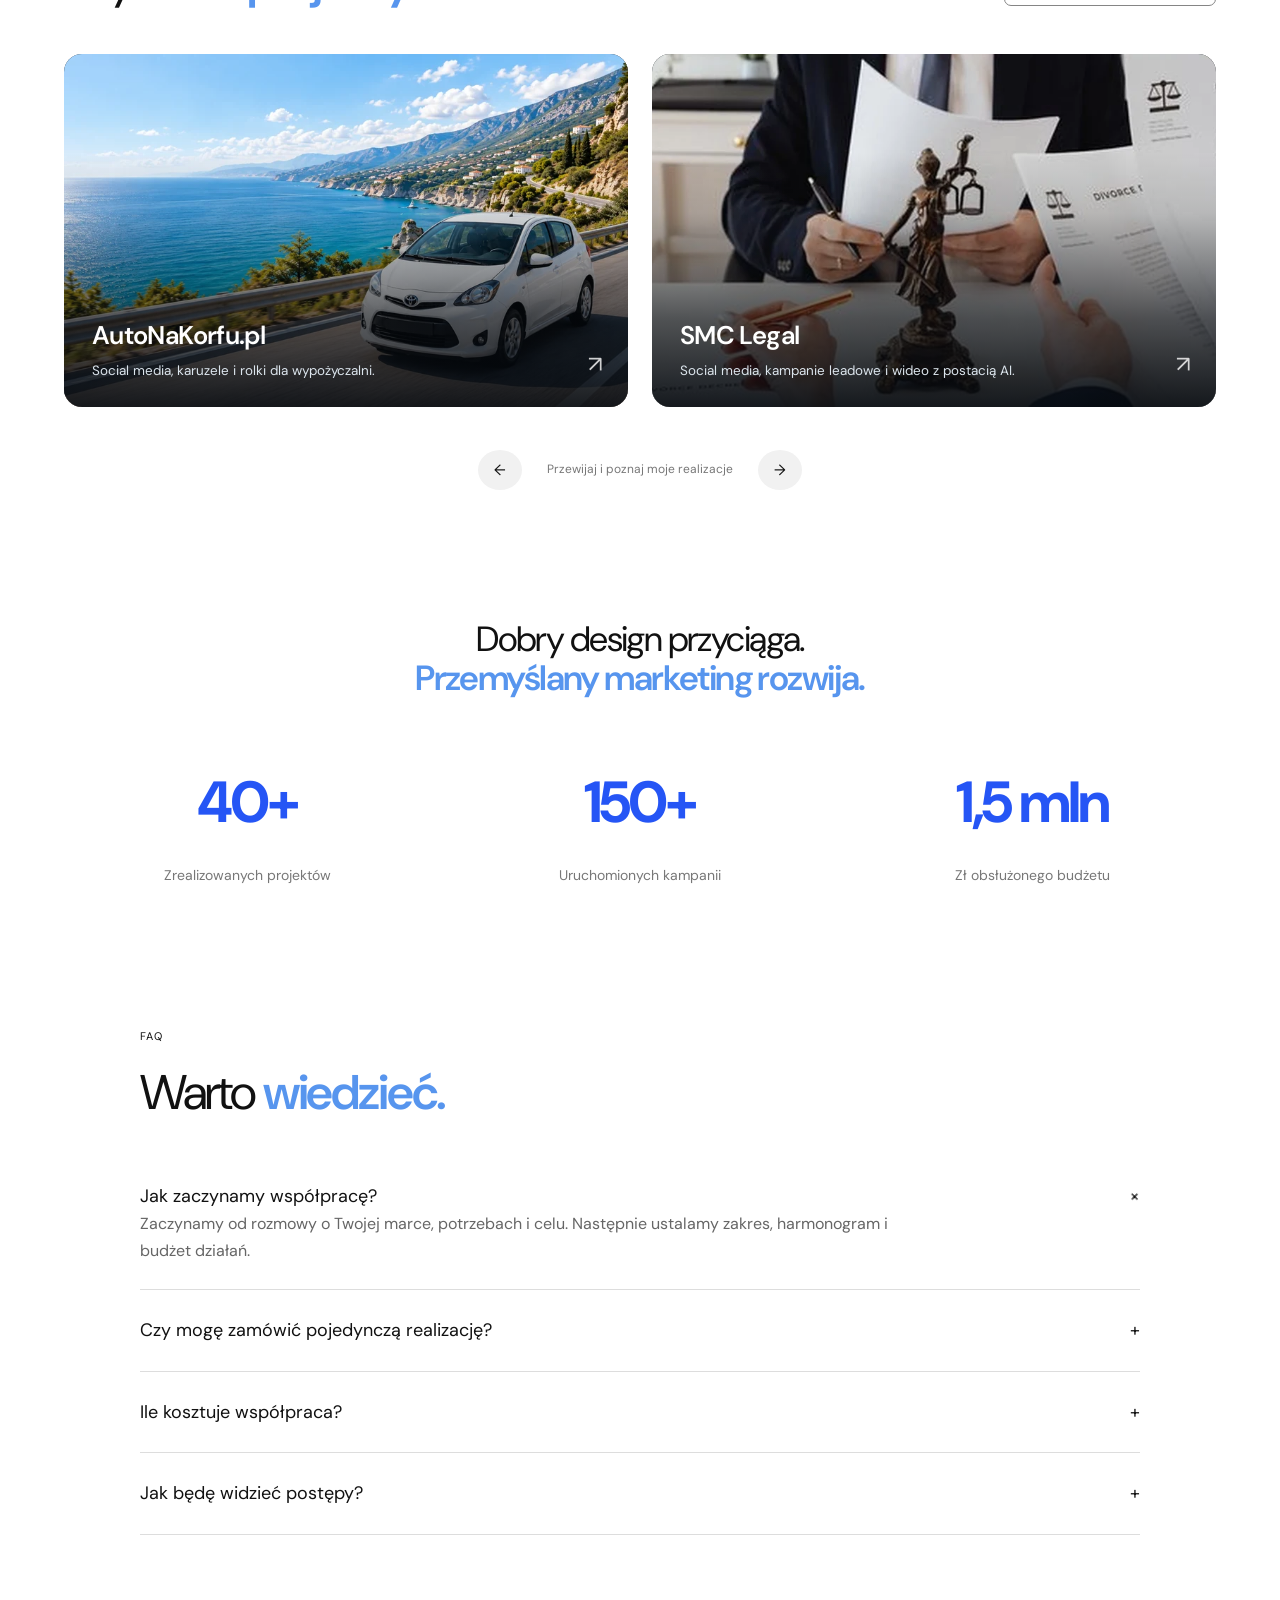
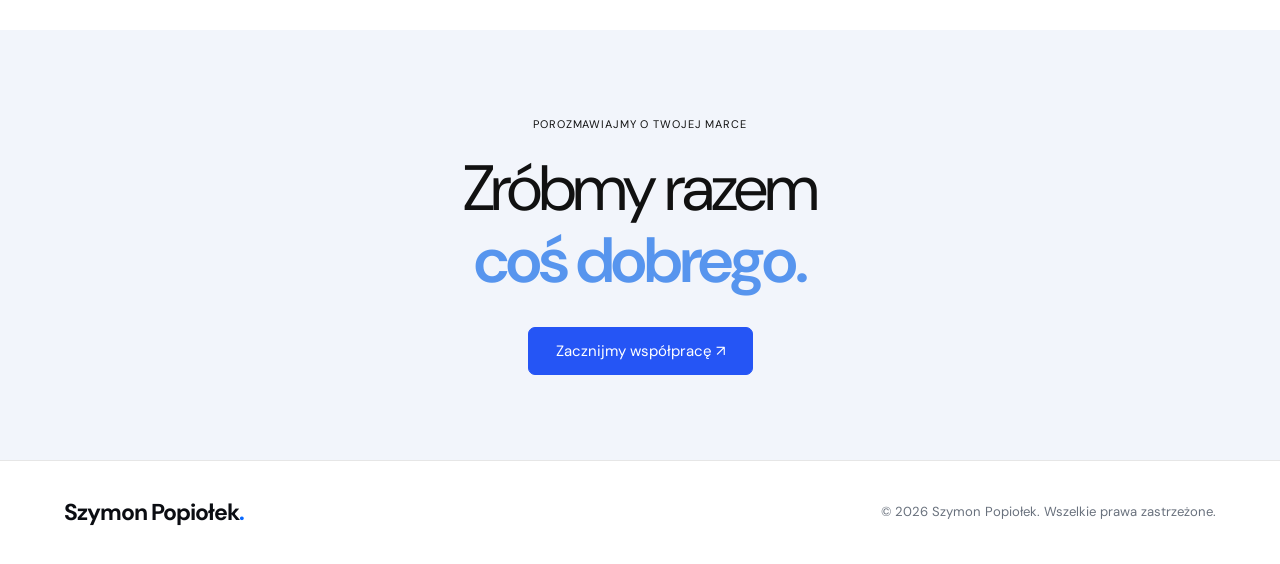
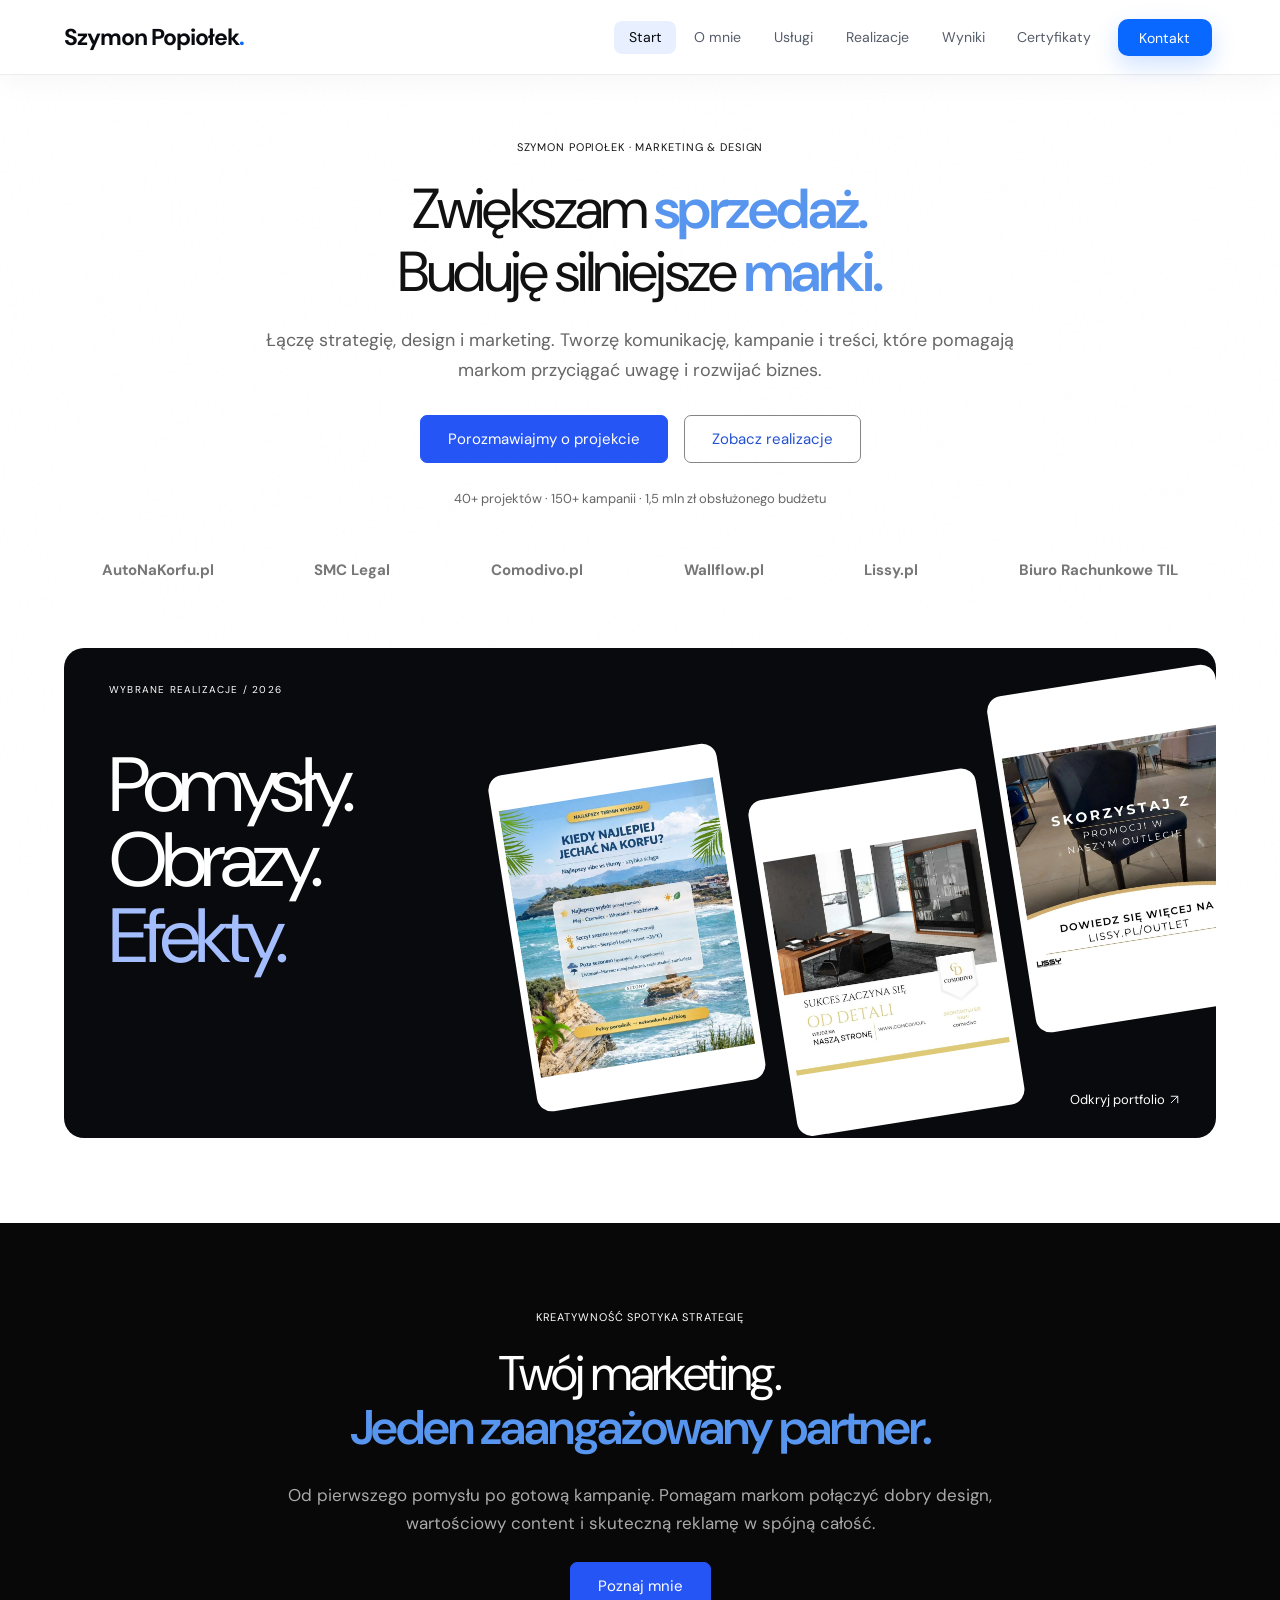
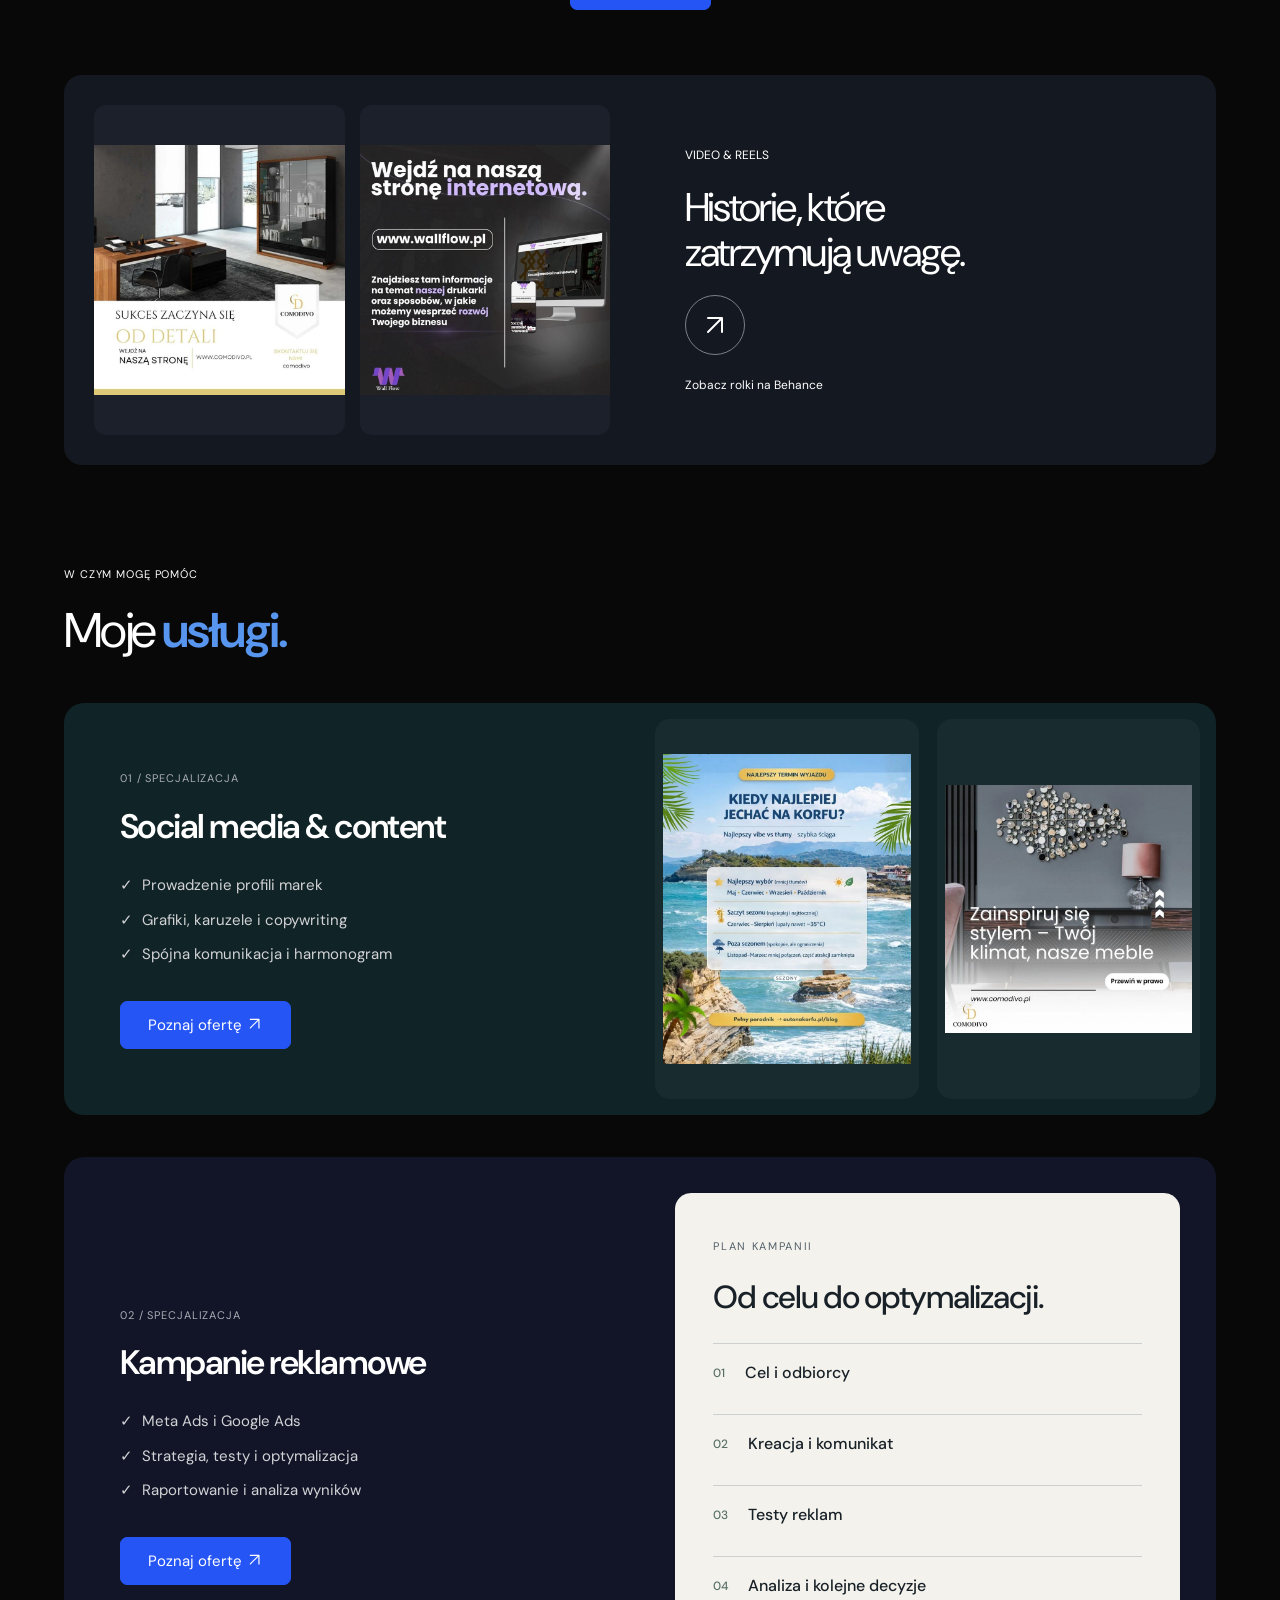
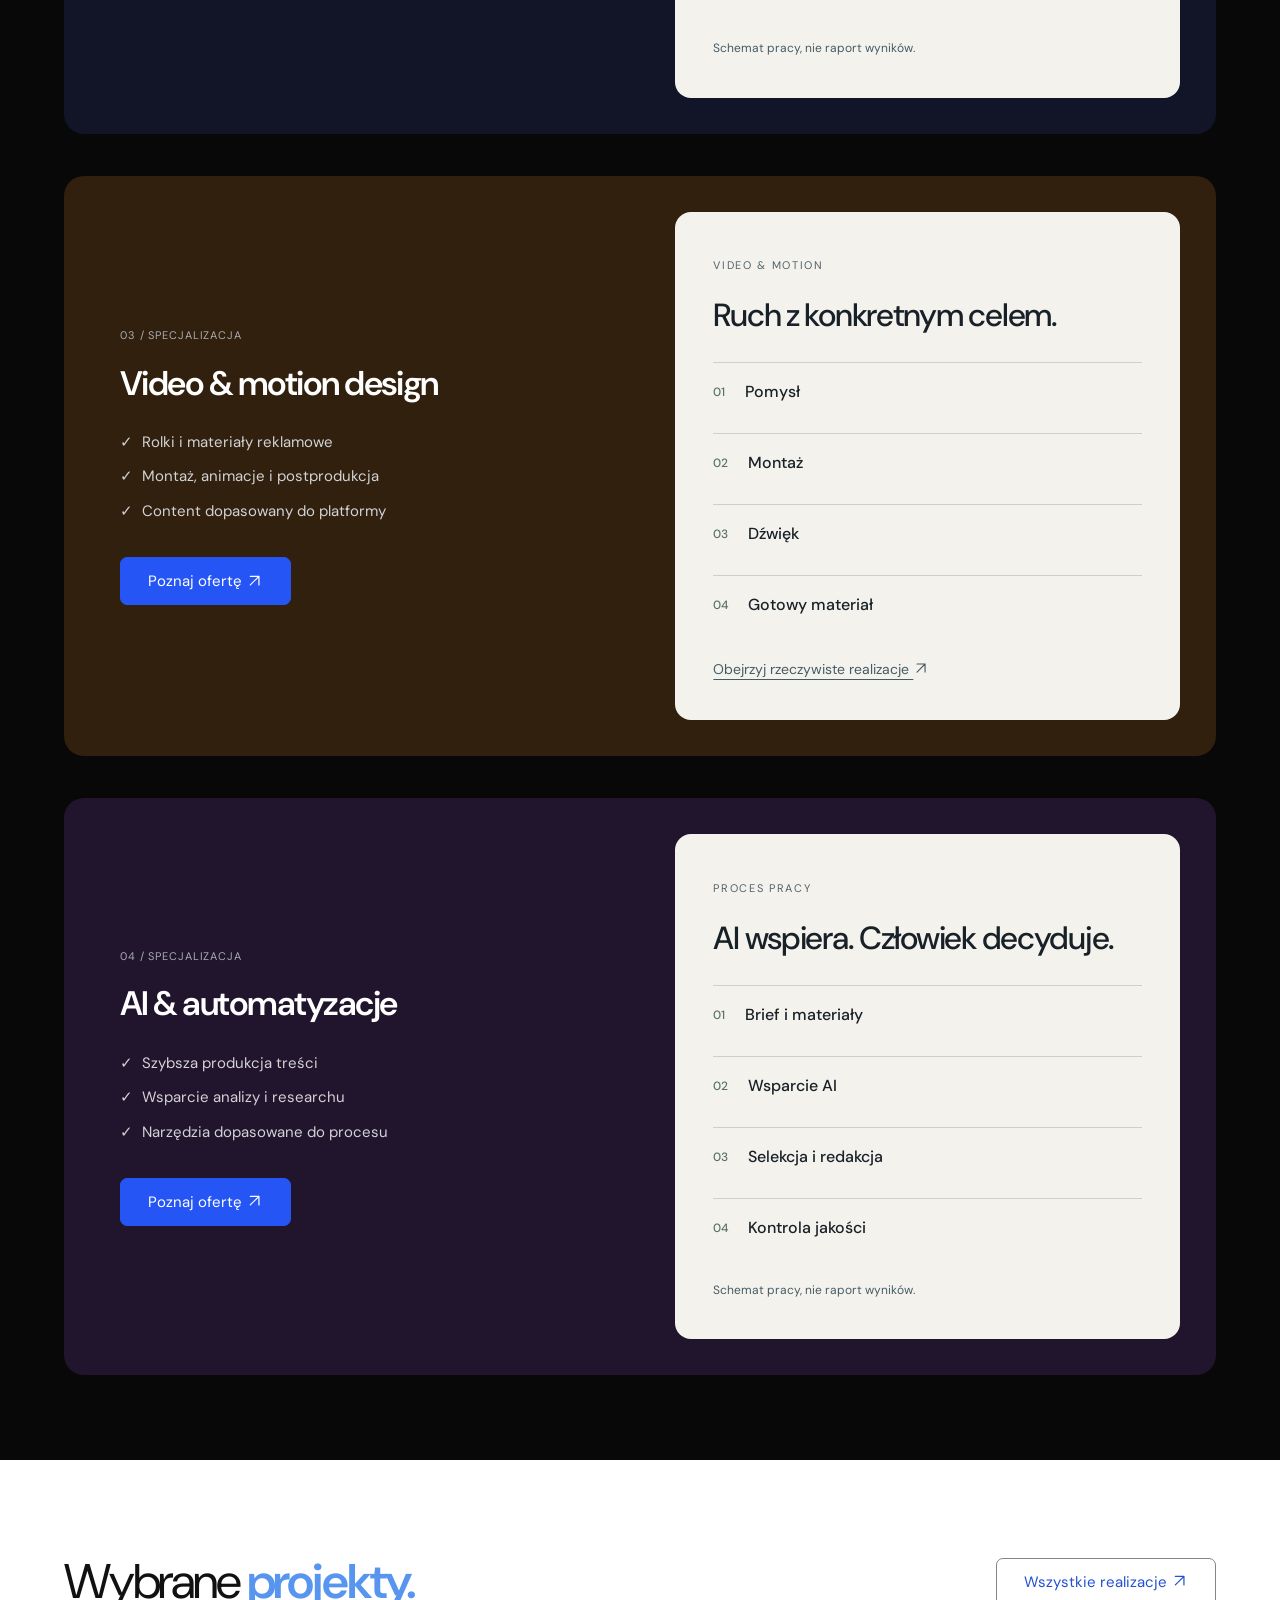
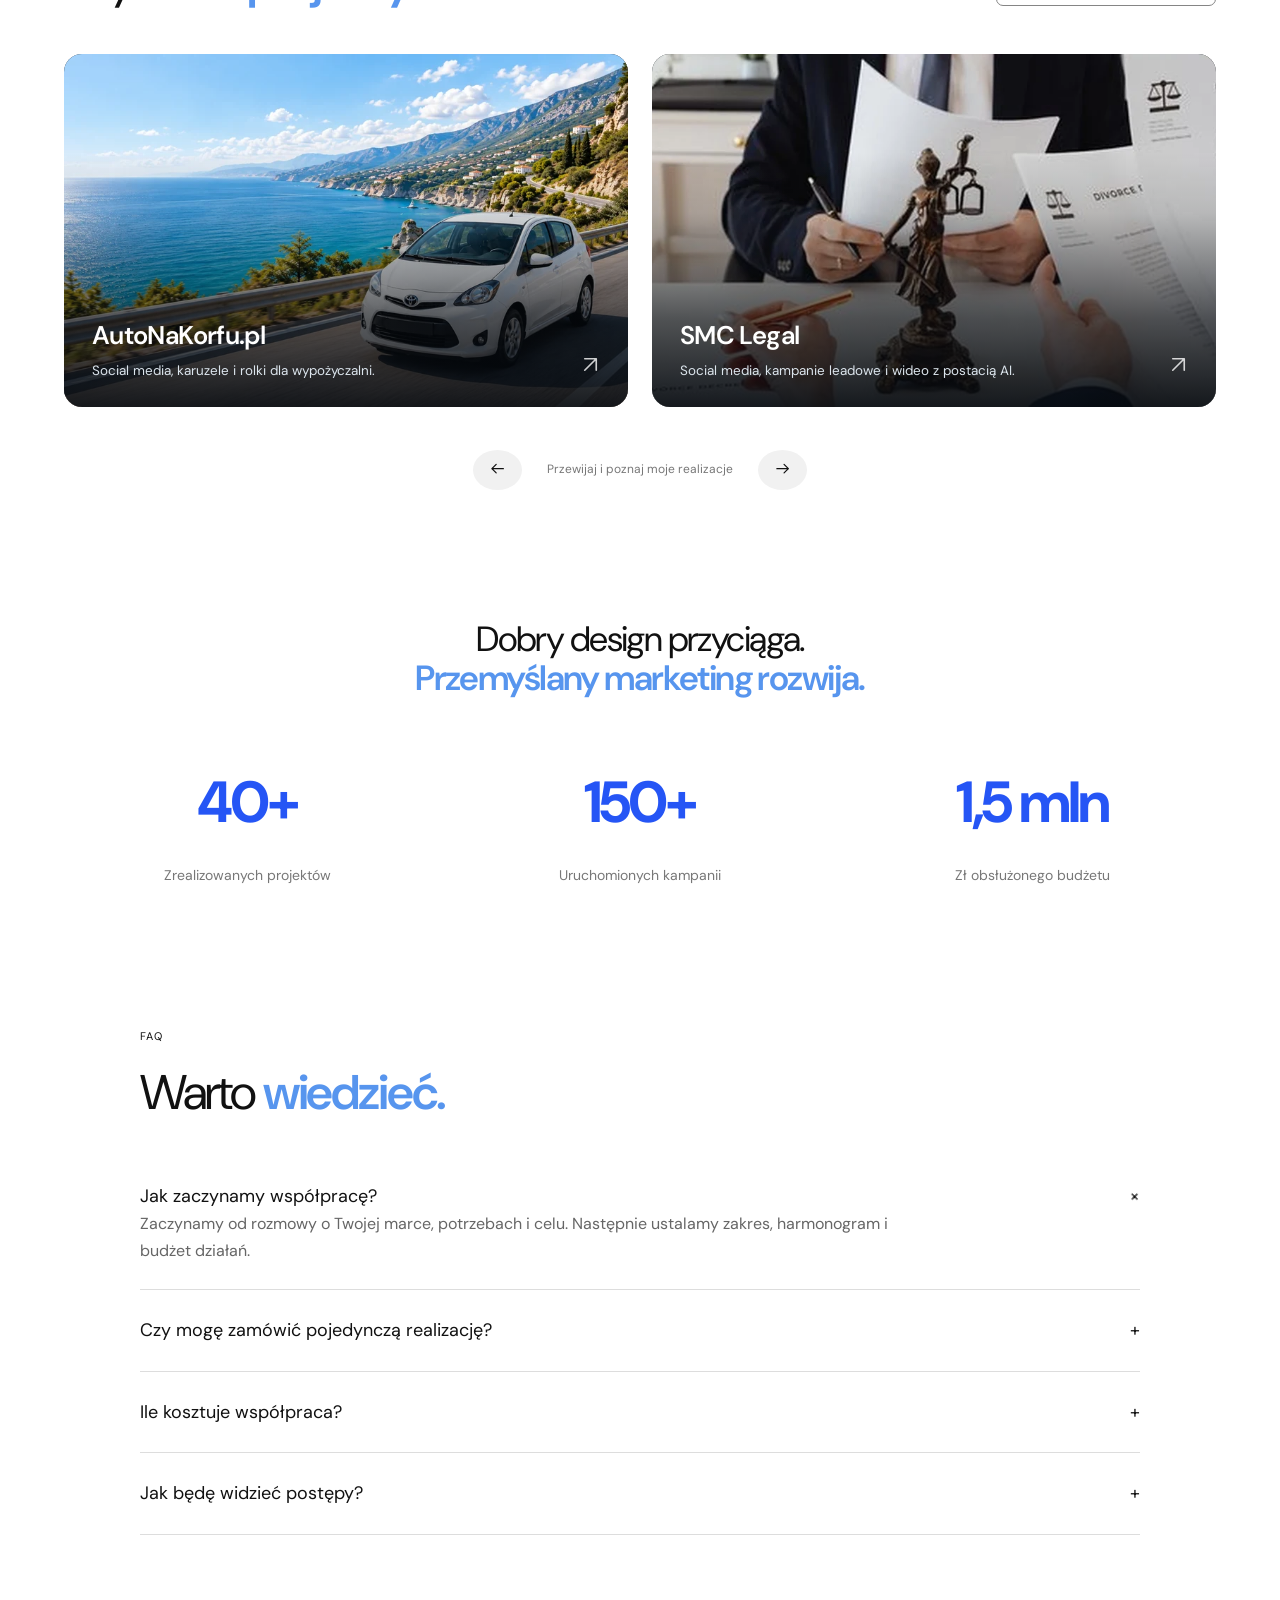
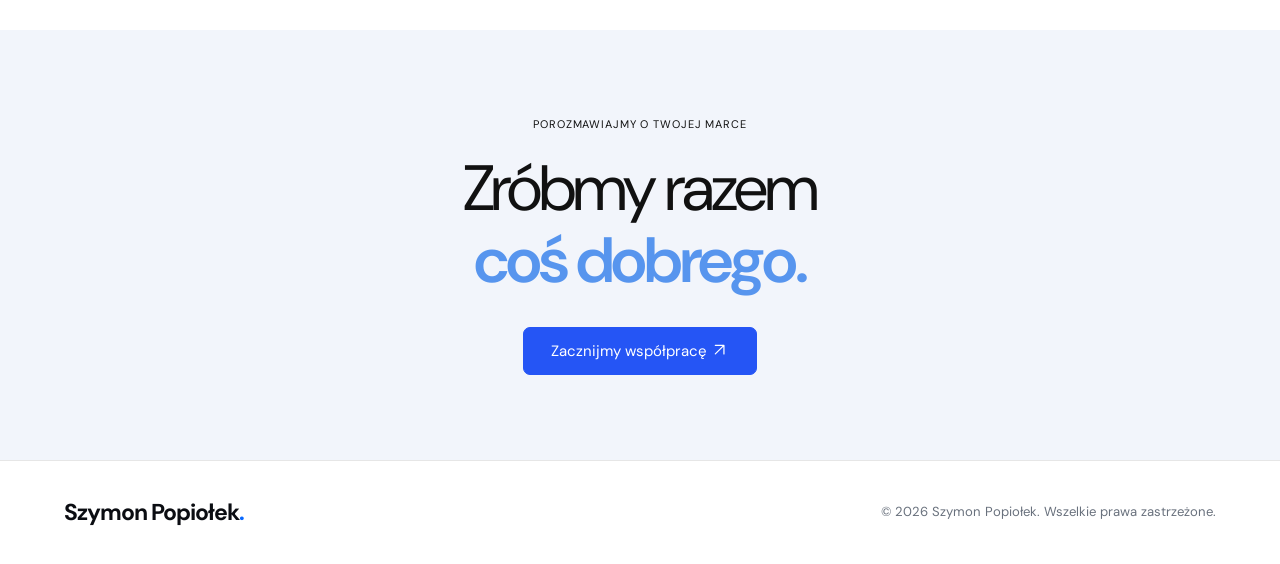
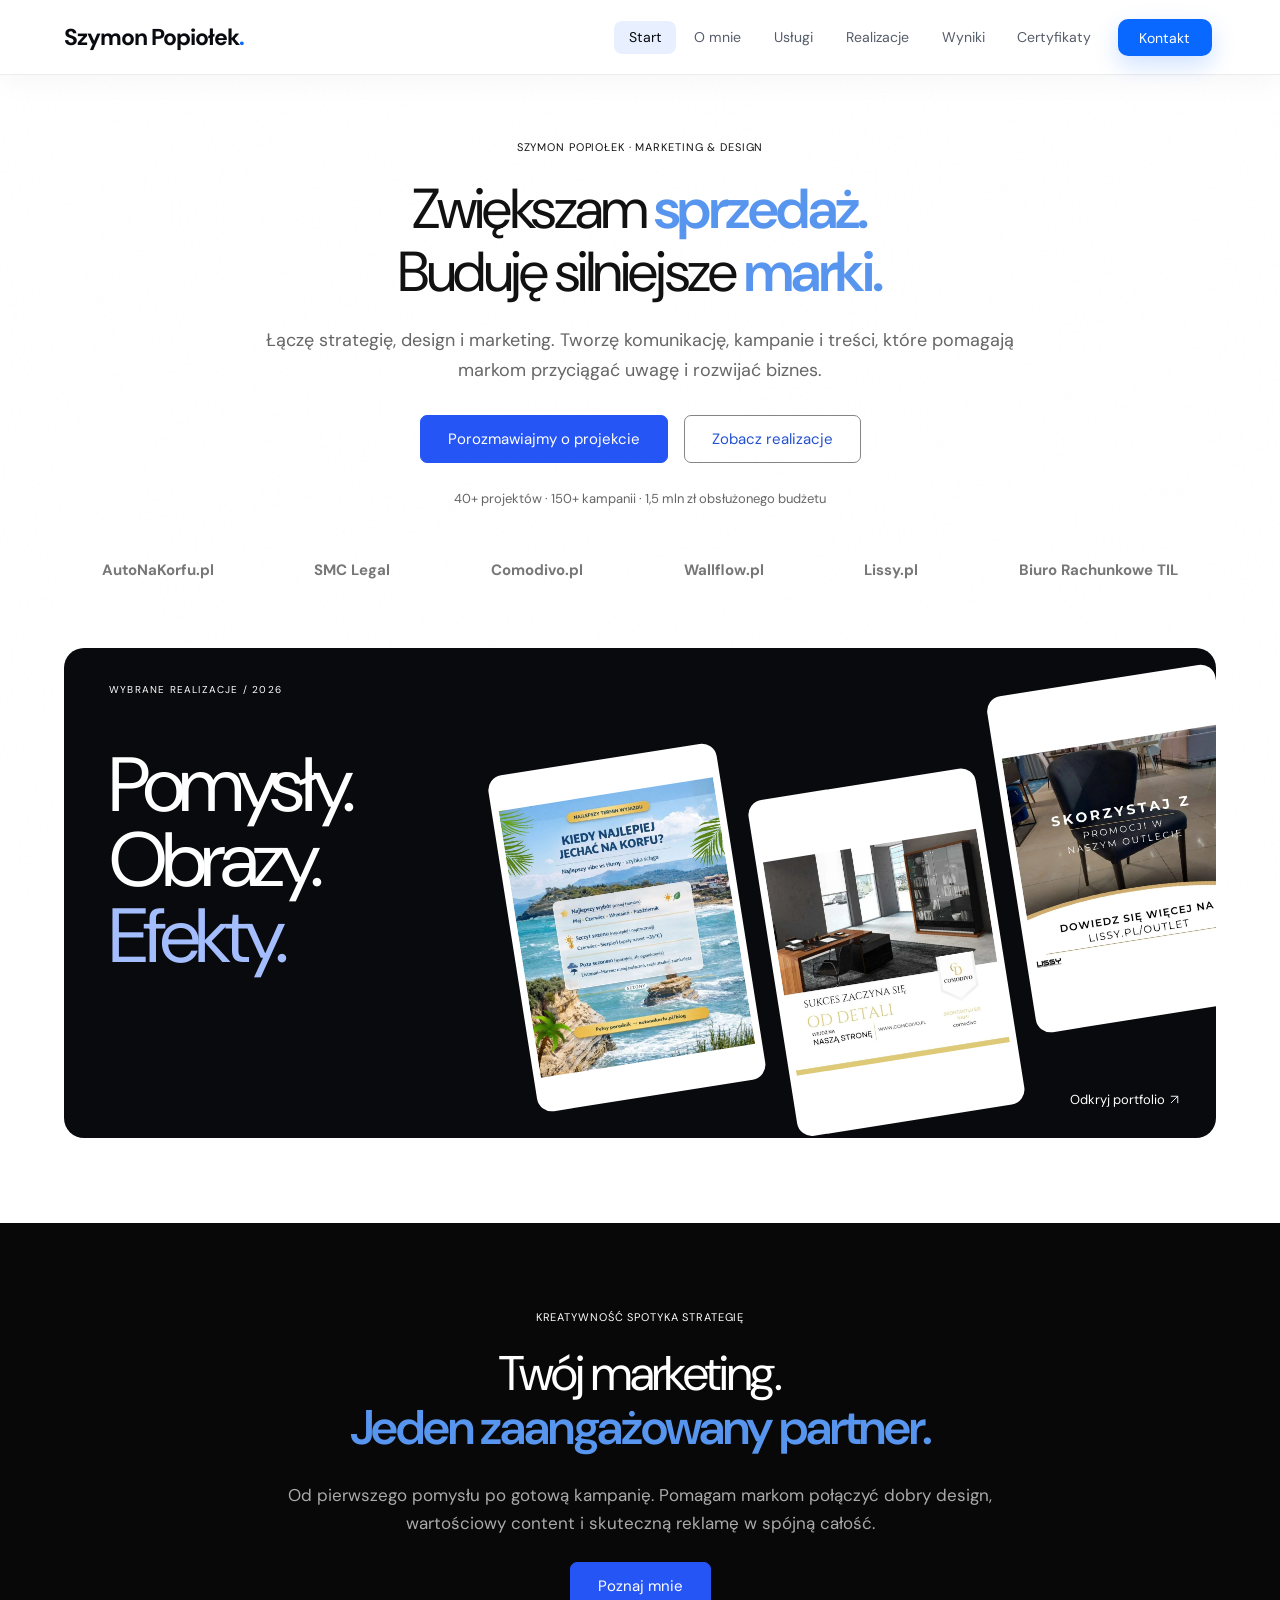
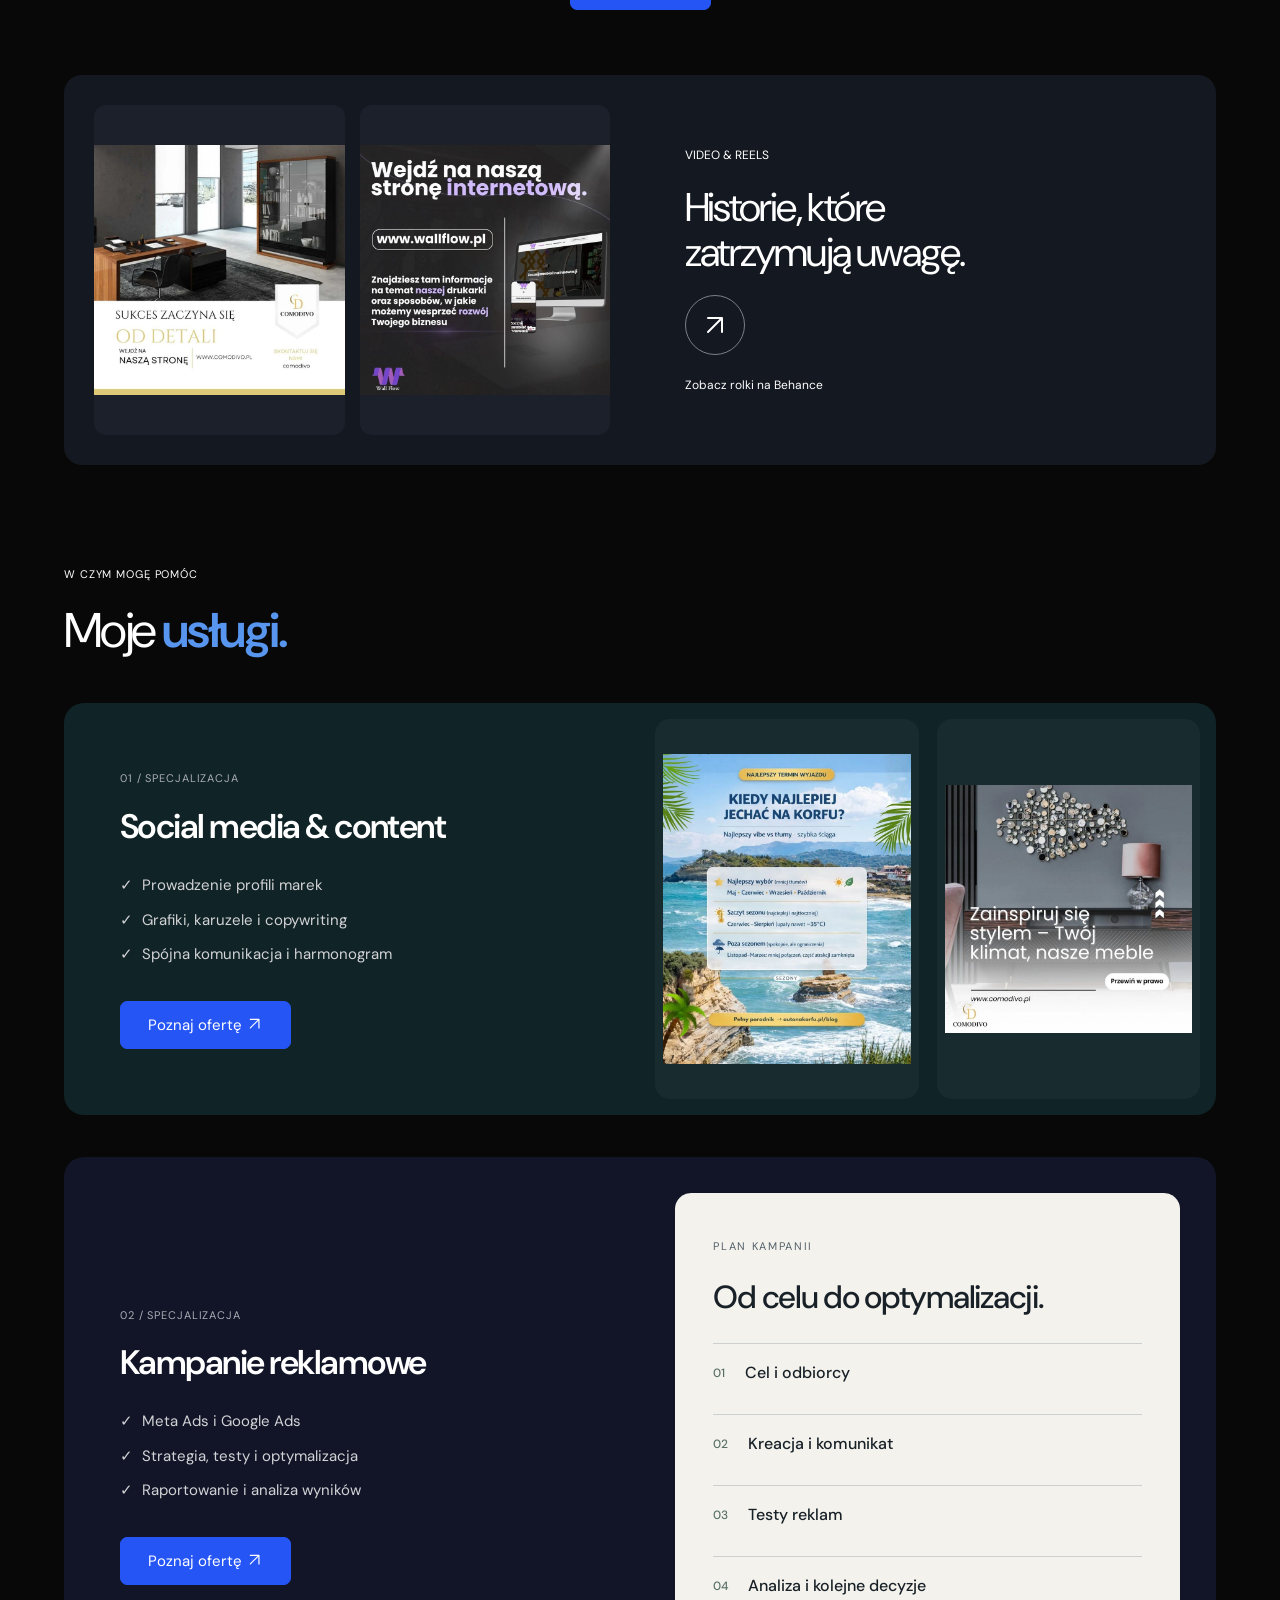
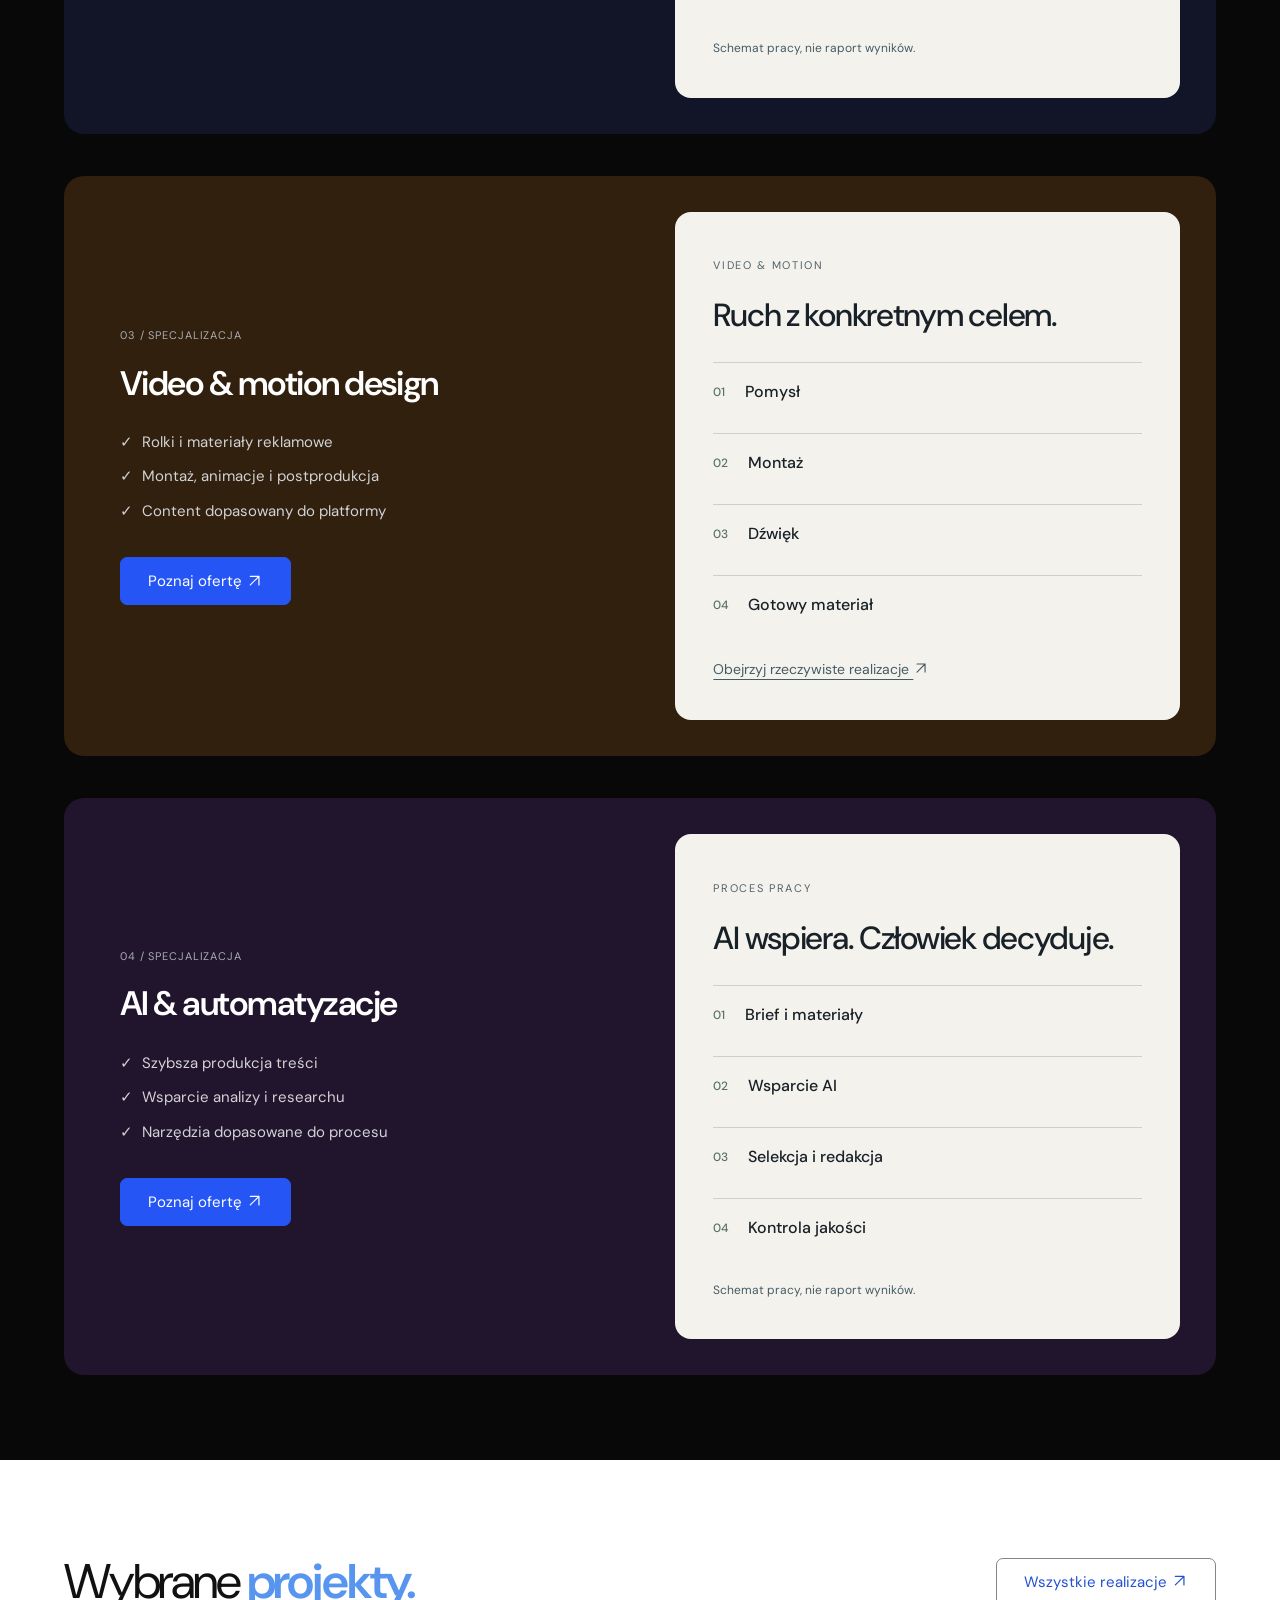
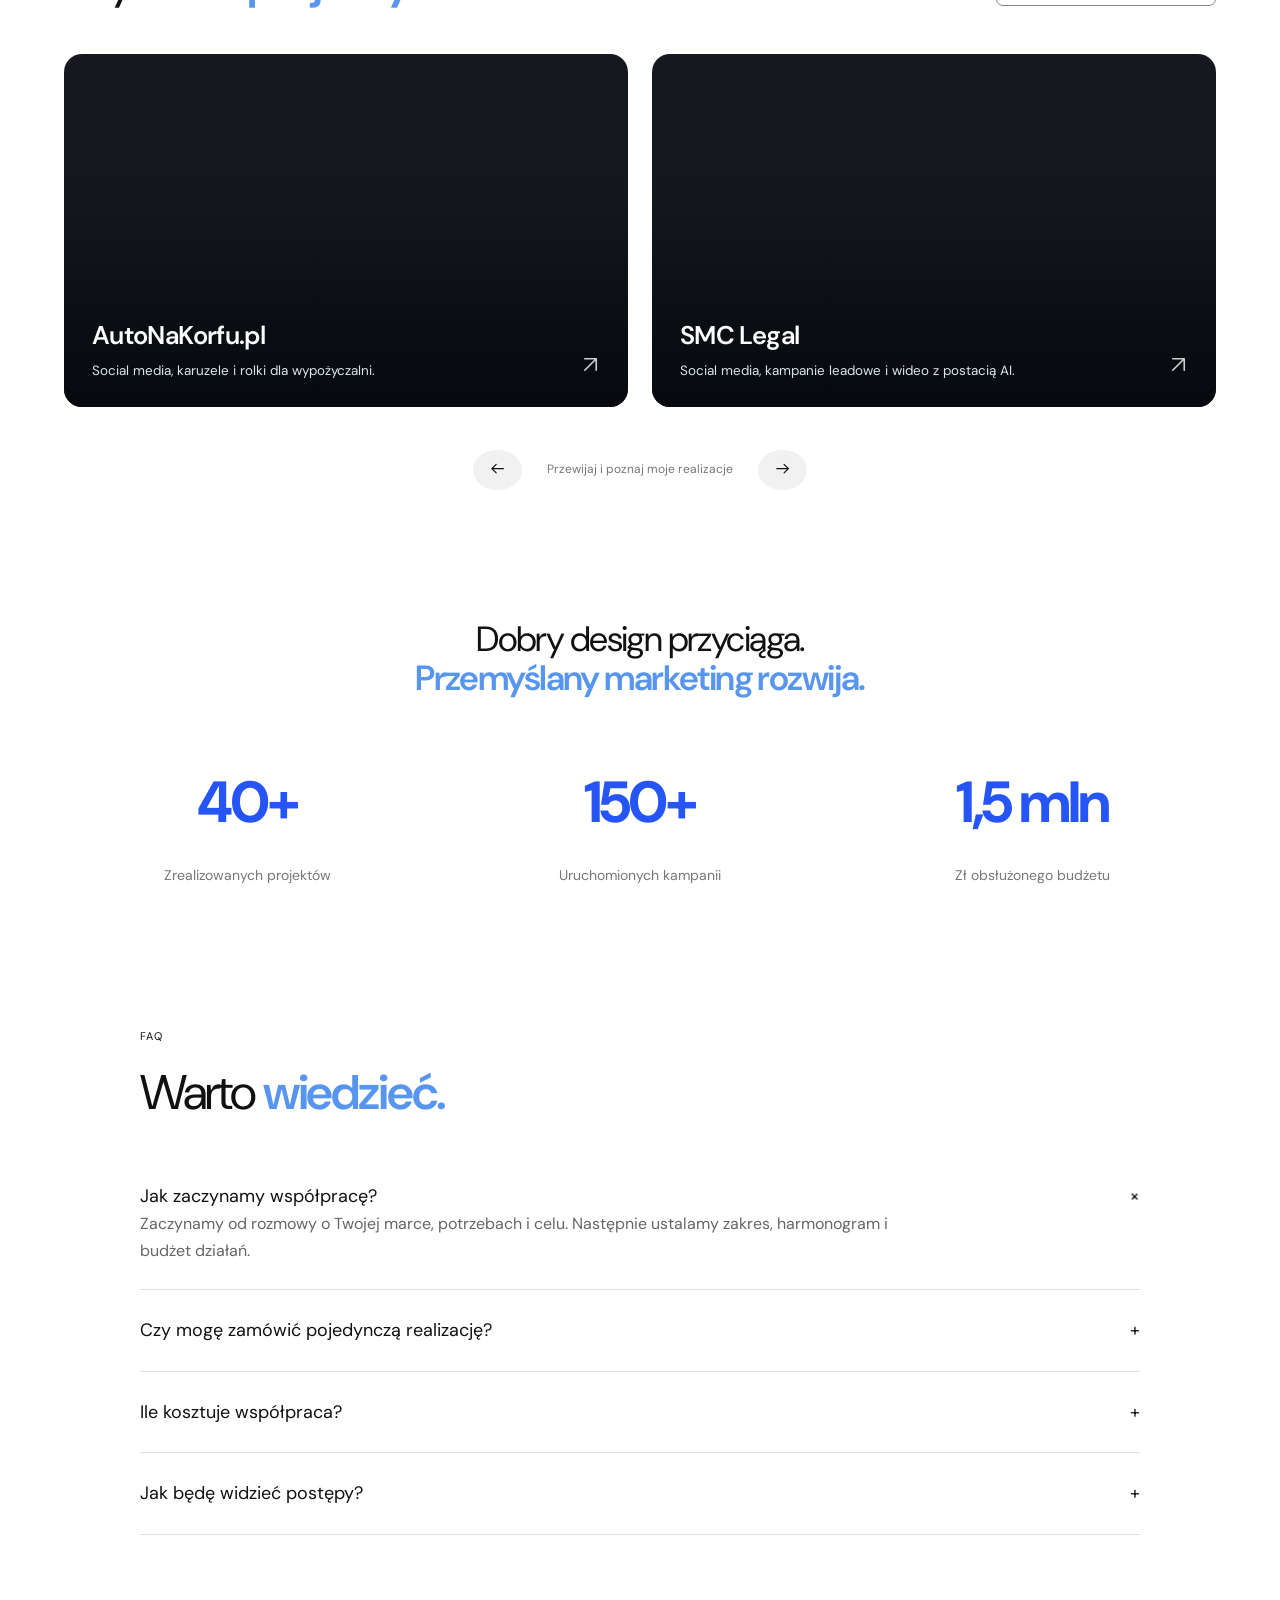
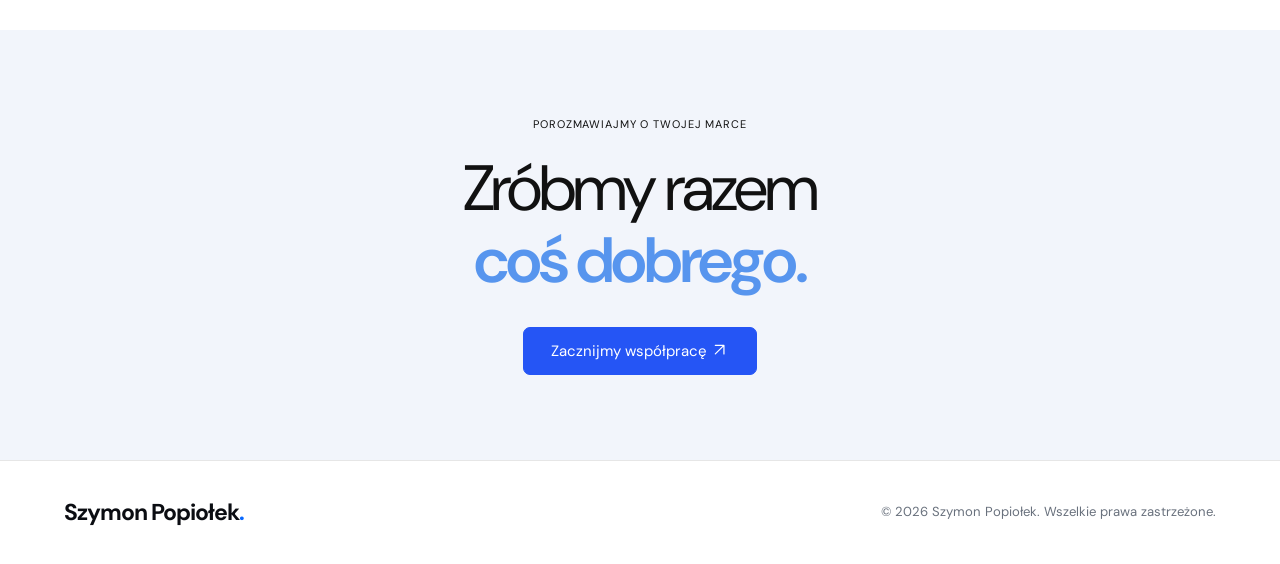
